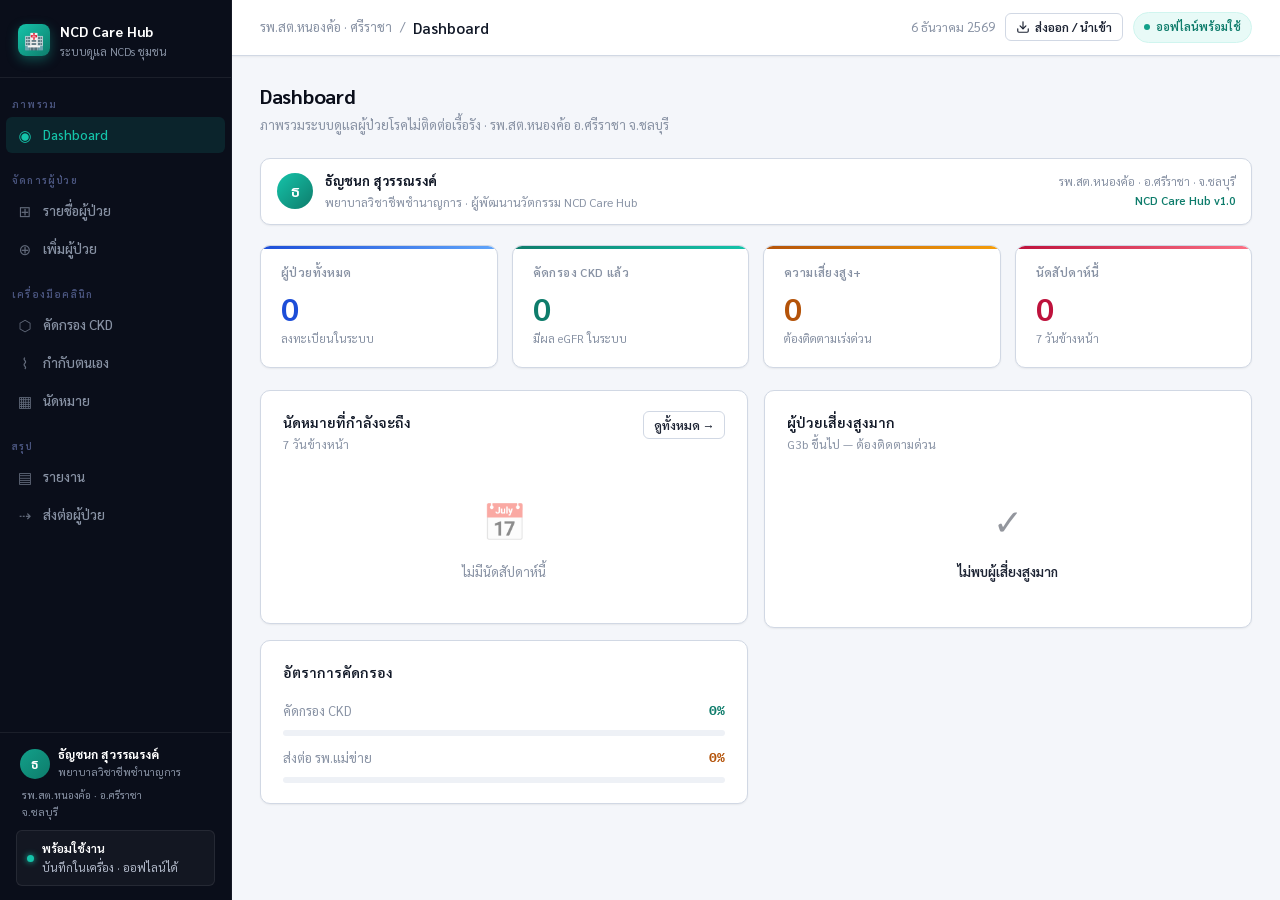
==== index.html @ 2a3e411b "fix: relax JSON import validation to support older backup files" ====
<!DOCTYPE html>
<html lang="th">
<head>
  <link rel="icon" href="data:image/svg+xml,<svg xmlns=%22http://www.w3.org/2000/svg%22 viewBox=%220 0 100 100%22><text y=%22.9em%22 font-size=%2290%22>⚕️</text></svg>">
<meta charset="UTF-8">
<meta name="viewport" content="width=device-width, initial-scale=1.0">
<title>NCD Care Hub</title>
<link rel="preconnect" href="https://fonts.googleapis.com">
<link href="https://fonts.googleapis.com/css2?family=Sarabun:wght@300;400;500;600;700&family=IBM+Plex+Mono:wght@400;500&display=swap" rel="stylesheet">
<style>
*,*::before,*::after{box-sizing:border-box;margin:0;padding:0}
:root{
  --ink-900:#0A0E1A;--ink-800:#111827;--ink-700:#1C2333;--ink-600:#253047;
  --ink-500:#374161;--ink-400:#4B5680;
  --slate-300:#8892A4;--slate-200:#B0B8C8;--slate-100:#D1D8E4;--slate-50:#EEF1F6;
  --white:#FFFFFF;--canvas:#F4F6FA;
  --teal-600:#0E7C6B;--teal-500:#12A08A;--teal-400:#15C4AA;--teal-100:#D0F5EF;--teal-50:#E8FAF7;
  --amber-600:#B45309;--amber-400:#F59E0B;--amber-100:#FEF3C7;--amber-50:#FFFBEB;
  --rose-600:#BE123C;--rose-400:#FB7185;--rose-100:#FFE4E6;--rose-50:#FFF1F2;
  --blue-600:#1D4ED8;--blue-400:#60A5FA;--blue-100:#DBEAFE;--blue-50:#EFF6FF;
  --violet-600:#6D28D9;--violet-100:#EDE9FE;
  --r:6px;--r-lg:10px;--r-xl:14px;
  --shadow-xs:0 1px 2px rgba(0,0,0,.06);
  --shadow-sm:0 2px 6px rgba(0,0,0,.08),0 1px 2px rgba(0,0,0,.06);
  --shadow-md:0 4px 16px rgba(0,0,0,.10),0 2px 4px rgba(0,0,0,.06);
  --shadow-lg:0 12px 32px rgba(0,0,0,.14),0 4px 8px rgba(0,0,0,.08);
  --font:'Sarabun','IBM Plex Sans Thai',system-ui,sans-serif;
  --mono:'IBM Plex Mono',monospace;
  --sidebar-w:232px;
}
html{font-size:15px;-webkit-font-smoothing:antialiased}
body{font-family:var(--font);background:var(--canvas);color:var(--ink-800);line-height:1.6;display:flex;min-height:100vh}

/* ─── SIDEBAR ─── */
.sb{width:var(--sidebar-w);background:var(--ink-900);display:flex;flex-direction:column;position:fixed;inset:0 auto 0 0;z-index:200;border-right:1px solid rgba(255,255,255,.05)}
.sb-logo{padding:20px 18px 16px;border-bottom:1px solid rgba(255,255,255,.07);display:flex;align-items:center;gap:10px}
.sb-logo-mark{width:32px;height:32px;background:linear-gradient(135deg,var(--teal-400),var(--teal-600));border-radius:8px;display:flex;align-items:center;justify-content:center;font-size:16px;flex-shrink:0;box-shadow:0 4px 12px rgba(21,196,170,.35)}
.sb-logo-text h1{font-size:14px;font-weight:700;color:var(--white);letter-spacing:.2px}
.sb-logo-text p{font-size:11px;color:var(--slate-300);margin-top:1px}
.sb-section{padding:18px 12px 4px;font-size:10px;font-weight:600;color:var(--ink-400);letter-spacing:1.2px;text-transform:uppercase}
.sb-item{display:flex;align-items:center;gap:9px;padding:8px 10px;margin:1px 6px;border-radius:var(--r);border:none;background:transparent;color:var(--slate-300);font-family:var(--font);font-size:13.5px;font-weight:500;cursor:pointer;transition:background .15s,color .15s;text-align:left;width:calc(100% - 12px)}
.sb-item:hover{background:rgba(255,255,255,.06);color:var(--white)}
.sb-item.active{background:rgba(21,196,170,.12);color:var(--teal-400)}
.sb-item.active .sb-icon{color:var(--teal-400)}
.sb-icon{font-size:15px;width:18px;text-align:center;flex-shrink:0;opacity:.7}
.sb-item.active .sb-icon,.sb-item:hover .sb-icon{opacity:1}
.sb-badge{margin-left:auto;background:var(--teal-600);color:var(--white);font-size:10px;padding:1px 6px;border-radius:20px;font-weight:600}
.sb-footer{margin-top:auto;padding:14px 16px;border-top:1px solid rgba(255,255,255,.07)}
.sb-footer-pill{display:flex;align-items:center;gap:8px;background:rgba(255,255,255,.04);border:1px solid rgba(255,255,255,.08);border-radius:var(--r);padding:8px 10px}
.sb-footer-dot{width:7px;height:7px;border-radius:50%;background:var(--teal-400);flex-shrink:0;box-shadow:0 0 6px var(--teal-400)}
.sb-footer-text{font-size:11.5px;color:var(--slate-200)}
.sb-footer-text strong{color:var(--white);font-weight:600;display:block;font-size:12px}

/* ─── MAIN ─── */
.main{margin-left:var(--sidebar-w);flex:1;display:flex;flex-direction:column;min-height:100vh}

/* ─── TOPBAR ─── */
.topbar{background:var(--white);border-bottom:1px solid var(--slate-100);padding:0 28px;height:56px;display:flex;align-items:center;justify-content:space-between;position:sticky;top:0;z-index:100;box-shadow:var(--shadow-xs)}
.topbar-left{display:flex;align-items:center;gap:8px}
.topbar-crumb{font-size:13px;color:var(--slate-300)}
.topbar-title{font-size:15px;font-weight:600;color:var(--ink-800)}
.topbar-right{display:flex;align-items:center;gap:10px}
.topbar-date{font-size:12.5px;color:var(--slate-300);font-variant-numeric:tabular-nums}
.status-pill{display:flex;align-items:center;gap:6px;background:var(--teal-50);border:1px solid var(--teal-100);color:var(--teal-600);font-size:11.5px;font-weight:600;padding:5px 10px;border-radius:20px}
.status-dot{width:6px;height:6px;border-radius:50%;background:var(--teal-500);animation:pulse 2s infinite}
@keyframes pulse{0%,100%{opacity:1;transform:scale(1)}50%{opacity:.6;transform:scale(.85)}}

/* ─── PAGE ─── */
.page-wrap{padding:24px 28px;flex:1}
.page{display:none}
.page.active{display:block;animation:fadeUp .2s ease}
@keyframes fadeUp{from{opacity:0;transform:translateY(8px)}to{opacity:1;transform:translateY(0)}}
.page-header{margin-bottom:22px}
.page-header h2{font-size:20px;font-weight:700;color:var(--ink-900);letter-spacing:-.3px}
.page-header p{font-size:13px;color:var(--slate-300);margin-top:3px}

/* ─── CARDS ─── */
.card{background:var(--white);border-radius:var(--r-lg);border:1px solid var(--slate-100);padding:20px 22px;box-shadow:var(--shadow-xs);transition:box-shadow .2s}
.card:hover{box-shadow:var(--shadow-sm)}
.card-head{display:flex;align-items:flex-start;justify-content:space-between;margin-bottom:18px}
.card-title{font-size:14px;font-weight:600;color:var(--ink-800)}
.card-sub{font-size:12px;color:var(--slate-300);margin-top:2px}
.card-divider{border:none;border-top:1px solid var(--slate-50);margin:16px -22px;padding:0 22px}

/* ─── KPI CARDS ─── */
.kpi-grid{display:grid;grid-template-columns:repeat(4,1fr);gap:14px;margin-bottom:22px}
.kpi{background:var(--white);border:1px solid var(--slate-100);border-radius:var(--r-lg);padding:18px 20px;box-shadow:var(--shadow-xs);transition:transform .18s,box-shadow .18s;position:relative;overflow:hidden}
.kpi:hover{transform:translateY(-2px);box-shadow:var(--shadow-sm)}
.kpi::before{content:'';position:absolute;top:0;left:0;right:0;height:3px;border-radius:var(--r-lg) var(--r-lg) 0 0}
.kpi.blue::before{background:linear-gradient(90deg,var(--blue-600),var(--blue-400))}
.kpi.teal::before{background:linear-gradient(90deg,var(--teal-600),var(--teal-400))}
.kpi.amber::before{background:linear-gradient(90deg,var(--amber-600),var(--amber-400))}
.kpi.rose::before{background:linear-gradient(90deg,var(--rose-600),var(--rose-400))}
.kpi-label{font-size:11.5px;font-weight:600;color:var(--slate-300);letter-spacing:.4px;text-transform:uppercase;margin-bottom:10px}
.kpi-value{font-size:32px;font-weight:700;letter-spacing:-1px;line-height:1}
.kpi.blue .kpi-value{color:var(--blue-600)}
.kpi.teal .kpi-value{color:var(--teal-600)}
.kpi.amber .kpi-value{color:var(--amber-600)}
.kpi.rose .kpi-value{color:var(--rose-600)}
.kpi-hint{font-size:11.5px;color:var(--slate-300);margin-top:6px}

/* ─── BUTTONS ─── */
.btn{display:inline-flex;align-items:center;gap:6px;padding:0 14px;height:34px;border-radius:var(--r);border:none;font-family:var(--font);font-size:13px;font-weight:600;cursor:pointer;transition:all .15s;white-space:nowrap;text-decoration:none}
.btn-primary{background:var(--teal-500);color:var(--white)}
.btn-primary:hover{background:var(--teal-600);box-shadow:0 4px 12px rgba(18,160,138,.3)}
.btn-secondary{background:var(--ink-800);color:var(--white)}
.btn-secondary:hover{background:var(--ink-900)}
.btn-outline{background:transparent;color:var(--ink-700);border:1px solid var(--slate-100)}
.btn-outline:hover{background:var(--slate-50);border-color:var(--slate-200)}
.btn-ghost{background:transparent;color:var(--slate-300);border:none}
.btn-ghost:hover{background:var(--slate-50);color:var(--ink-700)}
.btn-danger{background:var(--rose-50);color:var(--rose-600);border:1px solid var(--rose-100)}
.btn-danger:hover{background:var(--rose-100)}
.btn-sm{height:28px;padding:0 10px;font-size:12px;border-radius:var(--r)}
.btn-icon{width:32px;height:32px;padding:0;justify-content:center;font-size:14px}

/* ─── FORMS ─── */
.form-grid-2{display:grid;grid-template-columns:1fr 1fr;gap:14px}
.form-grid-3{display:grid;grid-template-columns:1fr 1fr 1fr;gap:14px}
.form-group{display:flex;flex-direction:column;gap:5px}
.form-label{font-size:12px;font-weight:600;color:var(--slate-300);letter-spacing:.2px}
.form-required{color:var(--rose-400)}
.form-input{height:36px;padding:0 12px;border:1.5px solid var(--slate-100);border-radius:var(--r);font-family:var(--font);font-size:13.5px;color:var(--ink-800);background:var(--white);outline:none;transition:border-color .15s,box-shadow .15s}
.form-input:focus{border-color:var(--teal-400);box-shadow:0 0 0 3px rgba(21,196,170,.1)}
.form-input::placeholder{color:var(--slate-200)}
.form-select{appearance:none;background-image:url("data:image/svg+xml,%3Csvg xmlns='http://www.w3.org/2000/svg' width='12' height='12' viewBox='0 0 12 12'%3E%3Cpath fill='%238892A4' d='M6 8L1 3h10z'/%3E%3C/svg%3E");background-repeat:no-repeat;background-position:right 10px center;padding-right:28px;cursor:pointer}
.form-textarea{height:auto;padding:10px 12px;resize:vertical;min-height:72px;line-height:1.6}
.form-section-label{font-size:11px;font-weight:700;color:var(--slate-200);letter-spacing:1px;text-transform:uppercase;padding:12px 0 6px;border-bottom:1px solid var(--slate-50);margin-bottom:14px}
.form-hint{font-size:11.5px;color:var(--slate-300)}

/* ─── TABLE ─── */
.table-wrap{overflow-x:auto;margin:0 -22px}
.data-table{width:100%;border-collapse:collapse;font-size:13.5px}
.data-table th{padding:10px 14px;text-align:left;font-size:11px;font-weight:700;color:var(--slate-300);letter-spacing:.6px;text-transform:uppercase;background:var(--canvas);border-bottom:1px solid var(--slate-100);white-space:nowrap}
.data-table th:first-child{padding-left:22px}
.data-table th:last-child{padding-right:22px}
.data-table td{padding:12px 14px;border-bottom:1px solid var(--slate-50);color:var(--ink-800);vertical-align:middle}
.data-table td:first-child{padding-left:22px}
.data-table td:last-child{padding-right:22px}
.data-table tbody tr:hover td{background:#FAFBFD}
.data-table tbody tr:last-child td{border-bottom:none}

/* ─── BADGES / CHIPS ─── */
.chip{display:inline-flex;align-items:center;gap:4px;padding:3px 8px;border-radius:20px;font-size:11.5px;font-weight:600;line-height:1}
.chip::before{content:'';width:5px;height:5px;border-radius:50%;flex-shrink:0}
.chip-teal{background:var(--teal-50);color:var(--teal-600)}.chip-teal::before{background:var(--teal-500)}
.chip-amber{background:var(--amber-50);color:var(--amber-600)}.chip-amber::before{background:var(--amber-400)}
.chip-rose{background:var(--rose-50);color:var(--rose-600)}.chip-rose::before{background:var(--rose-400)}
.chip-blue{background:var(--blue-50);color:var(--blue-600)}.chip-blue::before{background:var(--blue-400)}
.chip-gray{background:var(--slate-50);color:var(--slate-300)}.chip-gray::before{background:var(--slate-200)}
.chip-violet{background:var(--violet-100);color:var(--violet-600)}.chip-violet::before{background:var(--violet-600)}
.tag{display:inline-block;padding:2px 8px;border-radius:var(--r);font-size:11.5px;font-weight:700;font-family:var(--mono)}
.tag-blue{background:var(--blue-50);color:var(--blue-600);border:1px solid var(--blue-100)}
.tag-slate{background:var(--slate-50);color:var(--slate-300);border:1px solid var(--slate-100)}

/* ─── ALERTS ─── */
.alert{display:flex;align-items:flex-start;gap:10px;padding:12px 14px;border-radius:var(--r);font-size:13px;margin-bottom:16px;line-height:1.5}
.alert-icon{font-size:15px;flex-shrink:0;margin-top:1px}
.alert strong{font-weight:600}
.alert-teal{background:var(--teal-50);color:var(--teal-600);border:1px solid var(--teal-100)}
.alert-amber{background:var(--amber-50);color:var(--amber-600);border:1px solid var(--amber-100)}
.alert-rose{background:var(--rose-50);color:var(--rose-600);border:1px solid var(--rose-100)}
.alert-blue{background:var(--blue-50);color:var(--blue-600);border:1px solid var(--blue-100)}

/* ─── EMPTY STATE ─── */
.empty{display:flex;flex-direction:column;align-items:center;justify-content:center;padding:48px 24px;text-align:center}
.empty-icon{font-size:36px;margin-bottom:12px;opacity:.45}
.empty-title{font-size:14px;font-weight:600;color:var(--ink-700);margin-bottom:4px}
.empty-sub{font-size:13px;color:var(--slate-300)}

/* ─── SEARCH ─── */
.search-wrap{position:relative}
.search-wrap input{padding-left:32px}
.search-wrap::before{content:'⌕';position:absolute;left:10px;top:50%;transform:translateY(-50%);font-size:16px;color:var(--slate-200);pointer-events:none;line-height:1}

/* ─── PROGRESS ─── */
.prog-wrap{height:6px;background:var(--slate-50);border-radius:99px;overflow:hidden;margin-top:6px}
.prog-bar{height:100%;border-radius:99px;transition:width .6s cubic-bezier(.4,0,.2,1)}
.prog-teal{background:linear-gradient(90deg,var(--teal-600),var(--teal-400))}
.prog-amber{background:linear-gradient(90deg,var(--amber-600),var(--amber-400))}
.prog-rose{background:linear-gradient(90deg,var(--rose-600),var(--rose-400))}

/* ─── CKD HEATMAP ─── */
.heatmap{width:100%;border-collapse:separate;border-spacing:3px;font-size:12px}
.heatmap th{padding:8px 10px;background:var(--ink-700);color:var(--slate-100);font-weight:600;border-radius:var(--r);font-size:11px;letter-spacing:.3px}
.heatmap td{padding:9px 10px;border-radius:var(--r);text-align:center;font-weight:700;font-size:12px;cursor:default;transition:filter .15s,transform .15s}
.heatmap td.row-h{background:var(--ink-700);color:var(--slate-100);text-align:left;font-size:11.5px}
.hm-low{background:#C6F6EE;color:#065F46}
.hm-mod{background:#FEF3C7;color:#92400E}
.hm-hi{background:#FED7AA;color:#7C2D12}
.hm-vhi{background:#FEE2E2;color:#7F1D1D}
.hm-active{outline:2.5px solid var(--teal-500);outline-offset:1px;filter:brightness(1.05);transform:scale(1.04)}

/* ─── CHART BARS ─── */
.bar-chart{display:flex;align-items:flex-end;gap:6px;height:100px;padding-bottom:22px;position:relative}
.bar-chart-bar{flex:1;border-radius:4px 4px 0 0;min-height:4px;position:relative;cursor:default;transition:opacity .2s}
.bar-chart-bar:hover{opacity:.8}
.bar-chart-bar .b-val{position:absolute;top:-18px;left:50%;transform:translateX(-50%);font-size:10px;font-weight:700;white-space:nowrap}
.bar-chart-bar .b-lbl{position:absolute;bottom:-18px;left:50%;transform:translateX(-50%);font-size:9.5px;color:var(--slate-300);white-space:nowrap}
.b-normal{background:var(--teal-100)}.b-normal .b-val{color:var(--teal-600)}
.b-pre{background:var(--amber-100)}.b-pre .b-val{color:var(--amber-600)}
.b-ht{background:var(--rose-100)}.b-ht .b-val{color:var(--rose-600)}

/* ─── APPOINTMENT CARD ─── */
.appt-row{display:flex;align-items:center;gap:14px;padding:12px 0;border-bottom:1px solid var(--slate-50)}
.appt-row:last-child{border-bottom:none}
.appt-date-block{width:44px;text-align:center;flex-shrink:0}
.appt-date-block .adb-d{font-size:20px;font-weight:700;color:var(--ink-800);line-height:1}
.appt-date-block .adb-m{font-size:10px;font-weight:600;color:var(--slate-300);text-transform:uppercase;letter-spacing:.5px}
.appt-divider{width:1px;height:36px;background:var(--slate-100);flex-shrink:0}
.appt-info{flex:1}
.appt-name{font-size:13.5px;font-weight:600;color:var(--ink-800)}
.appt-type{font-size:12px;color:var(--slate-300);margin-top:1px}
.appt-time{font-size:12px;font-weight:600;color:var(--teal-600);font-family:var(--mono)}

/* ─── DBP BARS & EMERGENCY MODAL ─── */
.bar-chart-bar-dbp {
  width: 10px;
  border-radius: 4px 4px 0 0;
  min-height: 4px;
  position: relative;
  cursor: default;
  transition: opacity .2s;
}
.bar-chart-bar-dbp:hover {
  opacity: .8;
}
.bar-chart-bar-dbp .b-val {
  position: absolute;
  top: -14px;
  left: 50%;
  transform: translateX(-50%);
  font-size: 8.5px;
  font-weight: 700;
  white-space: nowrap;
}
.b-dbp-normal {
  background: #cbd5e1; /* slate-300 */
}
.b-dbp-normal .b-val {
  color: #475569; /* slate-600 */
}
.b-dbp-pre {
  background: #fde047; /* yellow-300 */
}
.b-dbp-pre .b-val {
  color: #a16207; /* yellow-700 */
}
.b-dbp-ht {
  background: #fda4af; /* rose-300 */
}
.b-dbp-ht .b-val {
  color: #be123c; /* rose-700 */
}

@keyframes pulse {
  0% { transform: scale(1); }
  100% { transform: scale(1.08); }
}

/* responsive media queries */
@media (max-width: 900px) {
  .main-layout {
    flex-direction: column !important;
  }
  .sidebar {
    width: 100% !important;
    height: auto !important;
    flex-direction: row !important;
    overflow-x: auto !important;
    padding: 8px !important;
    gap: 8px !important;
    border-right: none !important;
    border-bottom: 1px solid var(--slate-100) !important;
  }
  .sb-item {
    padding: 6px 12px !important;
    font-size: 12.5px !important;
    white-space: nowrap !important;
    margin-bottom: 0 !important;
  }
  .sb-icon {
    margin-right: 4px !important;
  }
  .content {
    padding: 16px !important;
  }
}

/* ─── REFERRAL CARD ─── */
.ref-row{padding:12px 14px;border-radius:var(--r);border:1px solid var(--slate-100);margin-bottom:8px;display:flex;justify-content:space-between;align-items:flex-start;background:var(--white)}
.ref-urgency-bar{width:3px;border-radius:2px;align-self:stretch;flex-shrink:0;margin-right:10px}
.ref-urgency-routine{background:var(--teal-400)}
.ref-urgency-urgent{background:var(--amber-400)}
.ref-urgency-emergency{background:var(--rose-400)}

/* ─── DIST BARS ─── */
.dist-row{display:flex;align-items:center;gap:10px;margin-bottom:9px}
.dist-label{font-size:12px;color:var(--slate-300);min-width:52px;font-family:var(--mono);font-weight:500}
.dist-track{flex:1;height:16px;background:var(--slate-50);border-radius:var(--r)}
.dist-fill{height:100%;border-radius:var(--r);transition:width .6s cubic-bezier(.4,0,.2,1)}
.dist-count{font-size:12px;font-weight:700;color:var(--ink-800);min-width:20px;text-align:right}

/* ─── MODAL ─── */
.modal-bg{display:none;position:fixed;inset:0;background:rgba(10,14,26,.5);backdrop-filter:blur(4px);z-index:500;align-items:center;justify-content:center}
.modal-bg.open{display:flex}
.modal-box{background:var(--white);border-radius:var(--r-xl);padding:24px;width:90%;max-width:460px;box-shadow:var(--shadow-lg);animation:modalIn .2s ease}
@keyframes modalIn{from{transform:scale(.96);opacity:0}to{transform:scale(1);opacity:1}}
.modal-head{display:flex;justify-content:space-between;align-items:center;margin-bottom:16px}
.modal-head h3{font-size:16px;font-weight:700}
.modal-close{background:var(--slate-50);border:none;width:28px;height:28px;border-radius:var(--r);cursor:pointer;font-size:14px;color:var(--slate-300);display:flex;align-items:center;justify-content:center;transition:background .15s}
.modal-close:hover{background:var(--slate-100);color:var(--ink-700)}

/* ─── TOAST ─── */
.toast{position:fixed;bottom:20px;right:20px;display:flex;align-items:center;gap:8px;padding:11px 16px;border-radius:var(--r-lg);font-size:13px;font-weight:500;z-index:999;transform:translateY(20px);opacity:0;transition:all .25s cubic-bezier(.4,0,.2,1);box-shadow:var(--shadow-lg);pointer-events:none;max-width:320px}
.toast.show{transform:translateY(0);opacity:1}
.toast-success{background:var(--ink-900);color:var(--white);border-left:3px solid var(--teal-400)}
.toast-error{background:var(--ink-900);color:var(--white);border-left:3px solid var(--rose-400)}
.toast-icon{font-size:15px;flex-shrink:0}

/* ─── UTILS ─── */
.row{display:flex;align-items:center;gap:10px;flex-wrap:wrap}
.flex-1{flex:1}
.mt-4{margin-top:4px}.mt-8{margin-top:8px}.mt-12{margin-top:12px}.mt-16{margin-top:16px}.mt-20{margin-top:20px}
.mb-4{margin-bottom:4px}.mb-8{margin-bottom:8px}.mb-12{margin-bottom:12px}.mb-16{margin-bottom:16px}
.text-xs{font-size:12px}.text-sm{font-size:13px}.text-muted{color:var(--slate-300)}
.font-mono{font-family:var(--mono)}
.two-col{display:grid;grid-template-columns:1fr 1fr;gap:16px;align-items:start}
.two-col-3-7{display:grid;grid-template-columns:3fr 4fr;gap:16px;align-items:start}
.three-col{display:grid;grid-template-columns:1fr 1fr 1fr;gap:14px}
.val-big{font-size:34px;font-weight:700;letter-spacing:-1px;line-height:1;color:var(--teal-600)}
.val-unit{font-size:12px;color:var(--slate-300);font-weight:500;margin-top:2px}
.section-divider{display:flex;align-items:center;gap:10px;margin:20px 0 14px}
.section-divider span{font-size:11px;font-weight:700;color:var(--slate-200);letter-spacing:1px;text-transform:uppercase;white-space:nowrap}
.section-divider::before,.section-divider::after{content:'';flex:1;height:1px;background:var(--slate-50)}
.section-divider::before{max-width:0}

@media(max-width:900px){
  .sb{transform:translateX(-100%);transition:transform .25s}
  .sb.open{transform:translateX(0)}
  .main{margin-left:0}
  .kpi-grid{grid-template-columns:1fr 1fr}
  .two-col,.two-col-3-7{grid-template-columns:1fr}
  .form-grid-2,.form-grid-3{grid-template-columns:1fr}
  .page-wrap{padding:16px}
  #mob-menu{display:flex!important}
}
#mob-menu{display:none;background:none;border:none;font-size:22px;cursor:pointer;color:var(--ink-700);padding:4px;line-height:1}
@media print{.sb,.topbar,.btn,.modal-bg{display:none!important}.main{margin-left:0}}
</style>
</head>
<body>

<!-- SIDEBAR -->
<aside class="sb" id="sidebar">
  <div class="sb-logo">
    <div class="sb-logo-mark">🏥</div>
    <div class="sb-logo-text">
      <h1>NCD Care Hub</h1>
      <p>ระบบดูแล NCDs ชุมชน</p>
    </div>
  </div>

  <span class="sb-section">ภาพรวม</span>
  <button class="sb-item active" onclick="go('dashboard',this)"><span class="sb-icon">◉</span>Dashboard</button>

  <span class="sb-section">จัดการผู้ป่วย</span>
  <button class="sb-item" onclick="go('patient-list',this)"><span class="sb-icon">⊞</span>รายชื่อผู้ป่วย</button>
  <button class="sb-item" onclick="go('add-patient',this)"><span class="sb-icon">⊕</span>เพิ่มผู้ป่วย</button>

  <span class="sb-section">เครื่องมือคลินิก</span>
  <button class="sb-item" onclick="go('ckd',this)"><span class="sb-icon">⬡</span>คัดกรอง CKD</button>
  <button class="sb-item" onclick="go('monitor',this)"><span class="sb-icon">⌇</span>กำกับตนเอง</button>
  <button class="sb-item" onclick="go('appt',this)"><span class="sb-icon">▦</span>นัดหมาย</button>

  <span class="sb-section">สรุป</span>
  <button class="sb-item" onclick="go('reports',this)"><span class="sb-icon">▤</span>รายงาน</button>
  <button class="sb-item" onclick="go('refer',this)"><span class="sb-icon">⇢</span>ส่งต่อผู้ป่วย</button>

  <div class="sb-footer">
    <div style="padding:0 4px 10px">
      <div style="display:flex;align-items:center;gap:8px;margin-bottom:6px">
        <div style="width:30px;height:30px;border-radius:50%;background:linear-gradient(135deg,var(--teal-500),var(--teal-600));display:flex;align-items:center;justify-content:center;font-size:13px;font-weight:700;color:#fff;flex-shrink:0">ธ</div>
        <div>
          <div style="font-size:12px;font-weight:700;color:var(--white);line-height:1.3">ธัญชนก สุวรรณรงค์</div>
          <div style="font-size:10.5px;color:var(--slate-300);margin-top:1px">พยาบาลวิชาชีพชำนาญการ</div>
        </div>
      </div>
      <div style="font-size:10.5px;color:var(--slate-300);line-height:1.6;padding-left:2px">
        รพ.สต.หนองค้อ · อ.ศรีราชา<br>จ.ชลบุรี
      </div>
    </div>
    <div class="sb-footer-pill">
      <div class="sb-footer-dot"></div>
      <div class="sb-footer-text"><strong>พร้อมใช้งาน</strong>บันทึกในเครื่อง · ออฟไลน์ได้</div>
    </div>
  </div>
</aside>

<!-- MAIN -->
<div class="main">
  <header class="topbar">
    <div class="topbar-left">
      <button id="mob-menu" onclick="document.getElementById('sidebar').classList.toggle('open')">☰</button>
      <span class="topbar-crumb text-muted text-sm">รพ.สต.หนองค้อ · ศรีราชา</span>
      <span class="topbar-crumb text-muted text-sm">/</span>
      <span class="topbar-title" id="pg-title">Dashboard</span>
    </div>
    <div class="topbar-right">
      <span class="topbar-date" id="hdr-date"></span>
      <button class="btn btn-outline btn-sm" onclick="openExportModal()" title="สำรองข้อมูล / ย้ายข้อมูลไปอุปกรณ์อื่น" style="gap:5px">
        <svg width="14" height="14" viewBox="0 0 24 24" fill="none" stroke="currentColor" stroke-width="2" stroke-linecap="round" stroke-linejoin="round" aria-hidden="true"><path d="M21 15v4a2 2 0 0 1-2 2H5a2 2 0 0 1-2-2v-4"/><polyline points="7 10 12 15 17 10"/><line x1="12" y1="15" x2="12" y2="3"/></svg>
        ส่งออก / นำเข้า
      </button>
      <div class="status-pill"><div class="status-dot"></div>ออฟไลน์พร้อมใช้</div>
    </div>
  </header>

  <div class="page-wrap">

    <!-- ══ DASHBOARD ══ -->
    <div class="page active" id="p-dashboard">
      <div class="page-header">
        <h2>Dashboard</h2>
        <p>ภาพรวมระบบดูแลผู้ป่วยโรคไม่ติดต่อเรื้อรัง · รพ.สต.หนองค้อ อ.ศรีราชา จ.ชลบุรี</p>
      </div>
      <div style="display:flex;align-items:center;gap:12px;background:var(--white);border:1px solid var(--slate-100);border-radius:var(--r-lg);padding:12px 16px;margin-bottom:20px;box-shadow:var(--shadow-xs)">
        <div style="width:36px;height:36px;border-radius:50%;background:linear-gradient(135deg,var(--teal-400),var(--teal-600));display:flex;align-items:center;justify-content:center;font-size:15px;font-weight:700;color:#fff;flex-shrink:0">ธ</div>
        <div style="flex:1">
          <div style="font-size:13px;font-weight:700;color:var(--ink-800)">ธัญชนก สุวรรณรงค์</div>
          <div style="font-size:12px;color:var(--slate-300);margin-top:1px">พยาบาลวิชาชีพชำนาญการ · ผู้พัฒนานวัตกรรม NCD Care Hub</div>
        </div>
        <div style="text-align:right;font-size:11.5px;color:var(--slate-300);line-height:1.7">
          <div>รพ.สต.หนองค้อ · อ.ศรีราชา · จ.ชลบุรี</div>
          <div style="color:var(--teal-600);font-weight:600">NCD Care Hub v1.0</div>
        </div>
      </div>

      <div class="kpi-grid">
        <div class="kpi blue"><div class="kpi-label">ผู้ป่วยทั้งหมด</div><div class="kpi-value" id="d-total">0</div><div class="kpi-hint">ลงทะเบียนในระบบ</div></div>
        <div class="kpi teal"><div class="kpi-label">คัดกรอง CKD แล้ว</div><div class="kpi-value" id="d-screened">0</div><div class="kpi-hint">มีผล eGFR ในระบบ</div></div>
        <div class="kpi amber"><div class="kpi-label">ความเสี่ยงสูง+</div><div class="kpi-value" id="d-risk">0</div><div class="kpi-hint">ต้องติดตามเร่งด่วน</div></div>
        <div class="kpi rose"><div class="kpi-label">นัดสัปดาห์นี้</div><div class="kpi-value" id="d-appt">0</div><div class="kpi-hint">7 วันข้างหน้า</div></div>
      </div>

      <div class="two-col">
        <div>
          <div class="card">
            <div class="card-head"><div><div class="card-title">นัดหมายที่กำลังจะถึง</div><div class="card-sub">7 วันข้างหน้า</div></div><button class="btn btn-outline btn-sm" onclick="go('appt', qsel('appt'))">ดูทั้งหมด →</button></div>
            <div id="d-appt-list"></div>
          </div>
          <div class="card mt-16">
            <div class="card-head"><div class="card-title">อัตราการคัดกรอง</div></div>
            <div class="row mt-4 mb-8"><span class="text-sm text-muted flex-1">คัดกรอง CKD</span><span class="text-sm font-mono" id="d-sr-pct" style="color:var(--teal-600);font-weight:700">0%</span></div>
            <div class="prog-wrap"><div class="prog-bar prog-teal" id="d-sr-bar" style="width:0%"></div></div>
            <div class="row mt-12 mb-8"><span class="text-sm text-muted flex-1">ส่งต่อ รพ.แม่ข่าย</span><span class="text-sm font-mono" id="d-rr-pct" style="color:var(--amber-600);font-weight:700">0%</span></div>
            <div class="prog-wrap"><div class="prog-bar prog-amber" id="d-rr-bar" style="width:0%"></div></div>
          </div>
        </div>
        <div>
          <div class="card">
            <div class="card-head"><div><div class="card-title">ผู้ป่วยเสี่ยงสูงมาก</div><div class="card-sub">G3b ขึ้นไป — ต้องติดตามด่วน</div></div></div>
            <div id="d-highrisk-list"></div>
          </div>
        </div>
      </div>
    </div>

    <!-- ══ PATIENT LIST ══ -->
    <div class="page" id="p-patient-list">
      <div class="page-header"><h2>รายชื่อผู้ป่วย</h2><p>ผู้ป่วยที่ลงทะเบียนในระบบทั้งหมด</p></div>
      
      <!-- ─── JHCIS/HOSxP DATA IMPORT PANEL ─── -->
      <div class="import-panel-ncd" style="background:var(--blue-50); border:1px solid var(--blue-100); border-radius:8px; padding:14px 18px; margin-bottom:16px; display:flex; justify-content:space-between; align-items:center; flex-wrap:wrap; gap:12px; transition: all 0.2s;">
        <div>
          <h4 style="margin:0; font-size:14px; font-weight:700; color:var(--blue-800); display:flex; align-items:center; gap:6px;">
            <span>📥</span> เครื่องมือนำเข้าข้อมูลผู้ป่วยและค่าแล็บสะสม (JHCIS / HOSxP)
          </h4>
          <p style="margin:4px 0 0 0; font-size:12px; color:var(--blue-600); line-height:1.4;">
            อัปโหลดไฟล์รายงาน Excel หรือ CSV เพื่อลงทะเบียนประวัติผู้ป่วยและประเมินผลแล็บ/ระดับความดันโลหิตแบบรายกลุ่มอัตโนมัติ
          </p>
        </div>
        <button class="btn" onclick="openExcelImportModal()" style="background:var(--blue-600); color:white; border:none; padding:8px 16px; font-size:13px; font-weight:600; display:flex; align-items:center; gap:6px; cursor:pointer; border-radius:6px; box-shadow:0 2px 4px rgba(37,99,235,0.15); transition:all 0.2s;">
          <svg width="14" height="14" viewBox="0 0 24 24" fill="none" stroke="currentColor" stroke-width="2.5" stroke-linecap="round" stroke-linejoin="round"><path d="M21 15v4a2 2 0 0 1-2 2H5a2 2 0 0 1-2-2v-4"/><polyline points="17 8 12 3 7 8"/><line x1="12" y1="3" x2="12" y2="15"/></svg>
          เลือกไฟล์รายงาน (.xlsx, .csv)
        </button>
      </div>
      <div class="card">
        <div class="card-head">
          <div style="display:flex;gap:8px;align-items:center;flex-wrap:wrap">
            <div class="search-wrap"><input class="form-input" id="pt-search" placeholder="ค้นหาชื่อ หรือ HN…" oninput="renderPtTable()" style="width:220px"></div>
            <select class="form-input form-select" id="pt-sort" onchange="renderPtTable()" style="width:160px">
              <option value="name-asc">ชื่อ ก→ฮ</option>
              <option value="name-desc">ชื่อ ฮ→ก</option>
              <option value="hn-asc">HN น้อย→มาก</option>
              <option value="hn-desc">HN มาก→น้อย</option>
              <option value="age-asc">อายุ น้อย→มาก</option>
              <option value="age-desc">อายุ มาก→น้อย</option>
              <option value="risk-desc">ความเสี่ยง สูง→ต่ำ</option>
            </select>
          </div>
          <button class="btn btn-primary" onclick="go('add-patient', qsel('add-patient'))">+ เพิ่มผู้ป่วย</button>
        </div>
        <div class="table-wrap">
          <table class="data-table">
            <thead><tr><th>HN</th><th>ชื่อ-สกุล</th><th>อายุ / เพศ</th><th>โรค</th><th>eGFR / ระดับ</th><th>ความเสี่ยง</th><th>นัดถัดไป</th><th></th></tr></thead>
            <tbody id="pt-tbody"></tbody>
          </table>
        </div>
        <div id="pt-empty" style="display:none" class="empty"><div class="empty-icon">👥</div><div class="empty-title">ยังไม่มีผู้ป่วยในระบบ</div><div class="empty-sub">เริ่มต้นโดยเพิ่มผู้ป่วยรายแรก</div></div>
      </div>
    </div>

    <!-- ══ ADD PATIENT ══ -->
    <div class="page" id="p-add-patient">
      <div class="page-header"><h2>เพิ่ม / แก้ไขผู้ป่วย</h2><p>กรอกข้อมูลให้ครบถ้วนเพื่อประสิทธิภาพสูงสุด</p></div>
      <div class="card">
        <div class="form-section-label">ข้อมูลส่วนตัว</div>
        <div class="form-grid-2">
          <div class="form-group"><label class="form-label">เลข HN <span class="form-required">*</span></label><input class="form-input" id="f-hn" placeholder="เช่น HN-0001"></div>
          <div class="form-group"><label class="form-label">ชื่อ-นามสกุล <span class="form-required">*</span></label><input class="form-input" id="f-name" placeholder="ชื่อเต็ม"></div>
        </div>
        <div class="form-grid-3">
          <div class="form-group"><label class="form-label">เพศ</label><select class="form-input form-select" id="f-sex"><option>ชาย</option><option>หญิง</option></select></div>
          <div class="form-group"><label class="form-label">วันเกิด (พ.ศ.) <span class="form-required">*</span></label><div style="display:flex;gap:4px;align-items:center">
              <input class="form-input" id="f-dob-d" type="number" min="1" max="31" placeholder="วัน" style="width:60px" oninput="updateAgePreview()">
              <input class="form-input" id="f-dob-m" type="number" min="1" max="12" placeholder="เดือน" style="width:70px" oninput="updateAgePreview()">
              <input class="form-input" id="f-dob-y" type="number" min="2400" max="2600" placeholder="ปี พ.ศ." style="width:100px" oninput="updateAgePreview()">
            </div>
            <div id="f-age-preview" style="font-size:12px;color:var(--teal-600);margin-top:3px"></div></div>
          <div class="form-group"><label class="form-label">เบอร์โทร</label><input class="form-input" id="f-phone" placeholder="08x-xxx-xxxx"></div>
        </div>

        <div class="form-section-label mt-16">ข้อมูลสุขภาพ</div>
        <div class="form-grid-2">
          <div class="form-group"><label class="form-label">โรคประจำตัว</label><select class="form-input form-select" id="f-disease"><option>กลุ่มเสี่ยง HT (Pre-HT)</option><option>ความดันโลหิตสูง (HT)</option><option>เบาหวาน (DM)</option><option>เบาหวาน + ความดัน (DM+HT)</option><option>โรคไตเรื้อรัง (CKD)</option><option>อื่นๆ</option></select></div>
          <div class="form-group"><label class="form-label">ยาที่ใช้หลัก</label><input class="form-input" id="f-med" placeholder="เช่น Amlodipine, Metformin"></div>
        </div>
        <div class="form-grid-3">
          <div class="form-group"><label class="form-label">น้ำหนัก (กก.)</label><input class="form-input" id="f-wt" type="number" placeholder="–"></div>
          <div class="form-group"><label class="form-label">ส่วนสูง (ซม.)</label><input class="form-input" id="f-ht" type="number" placeholder="–"></div>
          <div class="form-group"><label class="form-label">รอบเอว (ซม.)</label><input class="form-input" id="f-waist" type="number" placeholder="–"></div>
        </div>
        <div class="form-grid-2">
          <div class="form-group"><label class="form-label">ความดันล่าสุด (mmHg)</label><div style="display:flex;gap:8px"><input class="form-input" id="f-sbp" type="number" placeholder="Systolic (บน)"><input class="form-input" id="f-dbp" type="number" placeholder="Diastolic (ล่าง)"></div></div>
          <div class="form-group"><label class="form-label">หมายเหตุ</label><input class="form-input" id="f-note" placeholder="ข้อมูลเพิ่มเติม"></div>
        </div>

        <div class="row mt-20">
          <button class="btn btn-primary" onclick="savePt()">บันทึกข้อมูลผู้ป่วย</button>
          <button class="btn btn-outline" onclick="clearPtForm()">ล้างฟอร์ม</button>
          <button class="btn btn-ghost" onclick="go('patient-list', qsel('patient-list'))">ยกเลิก</button>
        </div>
        <input type="hidden" id="f-edit-id">
      </div>
    </div>

    <!-- ══ CKD SCREENING ══ -->
    <div class="page" id="p-ckd">
      <div class="page-header"><h2>คัดกรองโรคไตเรื้อรัง (CKD)</h2><p>คำนวณ eGFR ด้วยสมการ CKD-EPI 2021 · จัดระดับตาม KDIGO 2024</p></div>
      <div class="two-col-3-7">
        <div>
          <div class="card">
            <div class="card-title mb-16">ข้อมูลการตรวจ</div>
            <div class="form-group mb-12"><label class="form-label">ผู้ป่วย</label><select class="form-input form-select" id="ckd-pt"><option value="">— เลือกผู้ป่วย —</option></select></div>
            <div class="form-grid-2">
              <div class="form-group"><label class="form-label">วันที่คัดกรอง</label><input class="form-input" id="ckd-date" type="date" onchange="const p=DB.get('patients').find(x=>x.id===parseInt(document.getElementById('ckd-pt').value));if(p&&p.dob){const age=calcAgeFromDob(p.dob,this.value);document.getElementById('ckd-age').value=age;const h=document.getElementById('ckd-age-hint');if(h)h.textContent='คำนวณจากวันเกิด '+p.dob+' ณ วันที่ '+this.value;}"></div><div class="form-group"><label class="form-label">อายุ ณ วันคัดกรอง (ปี)</label><input class="form-input" id="ckd-age" type="number" placeholder="–" readonly style="background:var(--canvas);color:var(--teal-600);font-weight:600"><div id="ckd-age-hint" style="font-size:11px;color:var(--slate-300);margin-top:2px"></div></div>
              <div class="form-group"><label class="form-label">เพศ</label><select class="form-input form-select" id="ckd-sex"><option value="1">ชาย</option><option value="0">หญิง</option></select></div>
            </div>
            <!-- ── ไต ── -->
            <div class="form-section-label" style="margin-top:8px">ค่าการทำงานของไต</div>
            <div class="form-grid-2">
              <div class="form-group"><label class="form-label">Creatinine (mg/dL)</label><input class="form-input font-mono" id="ckd-cr" type="number" step="0.01" placeholder="ปกติ ♂0.67-1.17  ♀0.51-0.9"></div>
              <div class="form-group"><label class="form-label">UACR — Urine Albumin/Creatinine (mg/g)</label><input class="form-input font-mono" id="ckd-uacr" type="number" step="0.1" placeholder="ปกติ &lt;30 mg/g"></div>
            </div>
            <div style="display:grid; grid-template-columns: repeat(auto-fit, minmax(130px, 1fr)); gap:16px; margin-bottom: 12px;">
              <div class="form-group"><label class="form-label">Urine Microalbumin (mg/L)</label><input class="form-input font-mono" id="ckd-microalb" type="number" step="0.1" placeholder="ปกติ &lt;20 mg/L"></div>
              <div class="form-group">
                <label class="form-label">Urine Dipstick Protein (ทางเลือก)</label>
                <select class="form-input form-select font-mono" id="ckd-dipstick" style="width:100%;">
                  <option value="">-- ผลแถบสี (ถ้าไม่มีแล็บ) --</option>
                  <option value="neg">Negative / Trace</option>
                  <option value="1+">1+</option>
                  <option value="2+">2+</option>
                  <option value="3+">3+</option>
                  <option value="4+">4+</option>
                </select>
              </div>
              <div class="form-group"><label class="form-label">K (Potassium) (mmol/L)</label><input class="form-input font-mono" id="ckd-k" type="number" step="0.01" placeholder="ปกติ 3.4 – 4.5"></div>
            </div>
            <!-- ── น้ำตาล / HbA1c ── -->
            <div class="form-section-label" style="margin-top:4px">น้ำตาลและเบาหวาน</div>
            <div class="form-grid-2">
              <div class="form-group"><label class="form-label">FBS / BS (mg/dL)</label><input class="form-input font-mono" id="ckd-fbs" type="number" placeholder="ปกติ 74 – 99"></div>
              <div class="form-group"><label class="form-label">HbA1C (%)</label><input class="form-input font-mono" id="ckd-hba1c" type="number" step="0.1" placeholder="ปกติ 4.8 – 5.9"></div>
            </div>
            <!-- ── ตับ ── -->
            <div class="form-section-label" style="margin-top:4px">การทำงานของตับ</div>
            <div class="form-grid-2">
              <div class="form-group"><label class="form-label">AST / SGOT (U/L)</label><input class="form-input font-mono" id="ckd-ast" type="number" placeholder="♂0-50  ♀0-35"></div>
              <div class="form-group"><label class="form-label">ALT / SGPT (U/L)</label><input class="form-input font-mono" id="ckd-alt" type="number" placeholder="♂0-50  ♀0-35"></div>
            </div>
            <!-- ── ไขมัน ── -->
            <div class="form-section-label" style="margin-top:4px">ไขมันในเลือด (Lipid Profile)</div>
            <div class="form-grid-2">
              <div class="form-group"><label class="form-label">Cholesterol (mg/dL)</label><input class="form-input font-mono" id="ckd-chol" type="number" placeholder="ปกติ &lt;200"></div>
              <div class="form-group"><label class="form-label">Triglyceride (mg/dL)</label><input class="form-input font-mono" id="ckd-tg" type="number" placeholder="ปกติ &lt;150"></div>
            </div>
            <div class="form-grid-2">
              <div class="form-group"><label class="form-label">HDL (mg/dL)</label><input class="form-input font-mono" id="ckd-hdl" type="number" placeholder="♂&gt;55  ♀&gt;65"></div>
              <div class="form-group"><label class="form-label">LDL-C Direct (mg/dL)</label><input class="form-input font-mono" id="ckd-ldl" type="number" placeholder="ปกติ &lt;100"></div>
            </div>
            <div class="form-group mb-12"><label class="form-label">วันที่ตรวจ</label><input class="form-input" id="ckd-date" type="date"></div>
            <button class="btn btn-primary" onclick="calcCKD()" style="width:100%">คำนวณ eGFR และจัดระดับ →</button>
          </div>

          <div class="card mt-16" id="ckd-result" style="display:none">
            <div class="card-title mb-12">ผลการคำนวณ</div>
            <div class="three-col" style="gap:8px">
              <div style="background:var(--canvas);border-radius:var(--r);padding:12px;text-align:center"><div class="text-xs text-muted mb-4">eGFR</div><div class="val-big" id="r-egfr">—</div><div class="val-unit">mL/min/1.73m²</div></div>
              <div style="background:var(--canvas);border-radius:var(--r);padding:12px;text-align:center"><div class="text-xs text-muted mb-4">ระดับ G</div><div class="val-big" id="r-g">—</div><div class="val-unit">GFR Stage</div></div>
              <div style="background:var(--canvas);border-radius:var(--r);padding:12px;text-align:center"><div class="text-xs text-muted mb-4">ระดับ A</div><div class="val-big" id="r-a">—</div><div class="val-unit">Albuminuria</div></div>
            </div>
            <div class="mt-12" id="r-alert"></div>
            <div class="mt-8 text-sm" id="r-advice" style="line-height:1.7;color:var(--ink-700)"></div>
            <button class="btn btn-primary btn-sm mt-12" onclick="saveCKDRes()">บันทึกผลลงประวัติ</button>
            <div id="lab-flags" class="mt-12"></div>
          </div>
        </div>

        <div>
          <div class="card mb-16">
            <div class="card-title mb-4">แผนที่ความเสี่ยง CKD</div>
            <div class="card-sub mb-12">KDIGO 2024 — CGA Classification · เซลล์ที่ไฮไลต์คือตำแหน่งของผู้ป่วยปัจจุบัน</div>
            <div style="overflow-x:auto">
              <table class="heatmap">
                <thead>
                  <tr><th style="text-align:left">GFR / Albuminuria</th><th>A1 &lt;30</th><th>A2 30–300</th><th>A3 &gt;300</th></tr>
                </thead>
                <tbody>
                  <tr><td class="row-h">G1 ≥90</td><td class="hm-low" id="c-G1A1">ต่ำ</td><td class="hm-mod" id="c-G1A2">ปานกลาง</td><td class="hm-hi" id="c-G1A3">สูง</td></tr>
                  <tr><td class="row-h">G2 60–89</td><td class="hm-low" id="c-G2A1">ต่ำ</td><td class="hm-mod" id="c-G2A2">ปานกลาง</td><td class="hm-hi" id="c-G2A3">สูง</td></tr>
                  <tr><td class="row-h">G3a 45–59</td><td class="hm-mod" id="c-G3aA1">ปานกลาง</td><td class="hm-hi" id="c-G3aA2">สูง</td><td class="hm-vhi" id="c-G3aA3">สูงมาก</td></tr>
                  <tr><td class="row-h">G3b 30–44</td><td class="hm-hi" id="c-G3bA1">สูง</td><td class="hm-vhi" id="c-G3bA2">สูงมาก</td><td class="hm-vhi" id="c-G3bA3">สูงมาก</td></tr>
                  <tr><td class="row-h">G4 15–29</td><td class="hm-vhi" id="c-G4A1">สูงมาก</td><td class="hm-vhi" id="c-G4A2">สูงมาก</td><td class="hm-vhi" id="c-G4A3">สูงมาก</td></tr>
                  <tr><td class="row-h">G5 &lt;15</td><td class="hm-vhi" id="c-G5A1">ไตวาย</td><td class="hm-vhi" id="c-G5A2">ไตวาย</td><td class="hm-vhi" id="c-G5A3">ไตวาย</td></tr>
                </tbody>
              </table>
            </div>
            <div class="row mt-12" style="gap:12px">
              <span style="display:flex;align-items:center;gap:5px;font-size:11.5px;color:var(--slate-300)"><span style="width:12px;height:12px;background:#C6F6EE;border-radius:3px;display:inline-block"></span>ต่ำ</span>
              <span style="display:flex;align-items:center;gap:5px;font-size:11.5px;color:var(--slate-300)"><span style="width:12px;height:12px;background:#FEF3C7;border-radius:3px;display:inline-block"></span>ปานกลาง</span>
              <span style="display:flex;align-items:center;gap:5px;font-size:11.5px;color:var(--slate-300)"><span style="width:12px;height:12px;background:#FED7AA;border-radius:3px;display:inline-block"></span>สูง</span>
              <span style="display:flex;align-items:center;gap:5px;font-size:11.5px;color:var(--slate-300)"><span style="width:12px;height:12px;background:#FEE2E2;border-radius:3px;display:inline-block"></span>สูงมาก</span>
            </div>
          </div>
          <div class="card"><div class="card-title mb-12">ประวัติการคัดกรอง</div><div id="ckd-hist"></div></div>
        </div>
      </div>
    </div>

    <!-- ══ SELF MONITOR ══ -->
    <div class="page" id="p-monitor">
      <div class="page-header"><h2>กำกับตนเอง (Self-Monitoring)</h2><p>บันทึกความดัน น้ำหนัก และพฤติกรรมสุขภาพประจำวัน</p></div>
      <div class="alert alert-blue"><div class="alert-icon">ℹ️</div><div>โมดูลนี้ให้ผู้ป่วย/กลุ่มเสี่ยงกรอกข้อมูลด้วยตนเองทุกวัน เพื่อสร้างนิสัยการกำกับตนเองตามแนวคิดของ Bandura (1991)</div></div>
      <div class="two-col">
        <div>
          <div class="card">
            <div class="card-title mb-16">บันทึกประจำวัน</div>
            <div class="form-grid-2">
              <div class="form-group"><label class="form-label">ผู้ป่วย</label><select class="form-input form-select" id="sm-pt"><option value="">— เลือก —</option></select></div>
              <div class="form-group"><label class="form-label">วันที่บันทึก</label><input class="form-input" id="sm-date" type="date"></div>
            </div>
            <div class="form-section-label mt-8">ค่าที่วัดได้</div>
            <div class="form-grid-2">
              <div class="form-group"><label class="form-label">SBP (mmHg)</label><input class="form-input font-mono" id="sm-sbp" type="number" placeholder="Systolic"></div>
              <div class="form-group"><label class="form-label">DBP (mmHg)</label><input class="form-input font-mono" id="sm-dbp" type="number" placeholder="Diastolic"></div>
            </div>
            <div class="form-grid-2">
              <div class="form-group"><label class="form-label">น้ำหนัก (กก.)</label><input class="form-input font-mono" id="sm-wt" type="number" placeholder="–"></div>
              <div class="form-group"><label class="form-label">ชีพจร (bpm)</label><input class="form-input font-mono" id="sm-hr" type="number" placeholder="–"></div>
            </div>

            <div class="form-section-label mt-8">เช็คลิสต์พฤติกรรม</div>
            <div id="bx-list">
              <label style="display:flex;align-items:center;gap:10px;padding:8px 0;border-bottom:1px solid var(--slate-50);cursor:pointer;font-size:13.5px"><input type="checkbox" id="bx1" style="width:16px;height:16px;accent-color:var(--teal-500);flex-shrink:0">รับประทานอาหารลดเค็ม (โซเดียม &lt;2g/วัน)</label>
              <label style="display:flex;align-items:center;gap:10px;padding:8px 0;border-bottom:1px solid var(--slate-50);cursor:pointer;font-size:13.5px"><input type="checkbox" id="bx2" style="width:16px;height:16px;accent-color:var(--teal-500);flex-shrink:0">รับประทานผัก-ผลไม้ ≥ 400g วันนี้</label>
              <label style="display:flex;align-items:center;gap:10px;padding:8px 0;border-bottom:1px solid var(--slate-50);cursor:pointer;font-size:13.5px"><input type="checkbox" id="bx3" style="width:16px;height:16px;accent-color:var(--teal-500);flex-shrink:0">ออกกำลังกายอย่างน้อย 30 นาที</label>
              <label style="display:flex;align-items:center;gap:10px;padding:8px 0;border-bottom:1px solid var(--slate-50);cursor:pointer;font-size:13.5px"><input type="checkbox" id="bx4" style="width:16px;height:16px;accent-color:var(--teal-500);flex-shrink:0">รับประทานยาครบตามที่แพทย์สั่ง</label>
              <label style="display:flex;align-items:center;gap:10px;padding:8px 0;border-bottom:1px solid var(--slate-50);cursor:pointer;font-size:13.5px"><input type="checkbox" id="bx5" style="width:16px;height:16px;accent-color:var(--teal-500);flex-shrink:0">ไม่สูบบุหรี่ / หลีกเลี่ยงควันบุหรี่</label>
              <label style="display:flex;align-items:center;gap:10px;padding:8px 0;cursor:pointer;font-size:13.5px"><input type="checkbox" id="bx6" style="width:16px;height:16px;accent-color:var(--teal-500);flex-shrink:0">ฝึกผ่อนคลาย/สมาธิ อย่างน้อย 10 นาที</label>
            </div>
            <div class="form-group mt-12"><label class="form-label">หมายเหตุ / อาการที่สังเกต</label><textarea class="form-input form-textarea" id="sm-note" placeholder="เช่น ปวดหัว เวียนหัว หรือไม่มีอาการผิดปกติ"></textarea></div>
            <button class="btn btn-primary mt-8" onclick="saveSM()" style="width:100%">บันทึกข้อมูลวันนี้</button>
          </div>
        </div>
        <div>
          <div class="card mb-16">
            <div class="card-title mb-4">กราฟแนวโน้ม SBP (7 วันล่าสุด)</div>
            <div class="card-sub mb-12">ความดัน Systolic — เป้าหมาย &lt;130 mmHg</div>
            <div style="position:relative;height:122px">
              <div class="bar-chart" id="bp-chart"></div>
            </div>
            <div class="row mt-8" style="gap:14px">
              <span style="display:flex;align-items:center;gap:5px;font-size:11.5px;color:var(--slate-300)"><span style="width:10px;height:10px;background:var(--teal-100);border-radius:2px;display:inline-block"></span>ปกติ (&lt;120)</span>
              <span style="display:flex;align-items:center;gap:5px;font-size:11.5px;color:var(--slate-300)"><span style="width:10px;height:10px;background:var(--amber-100);border-radius:2px;display:inline-block"></span>เสี่ยง (120–139)</span>
              <span style="display:flex;align-items:center;gap:5px;font-size:11.5px;color:var(--slate-300)"><span style="width:10px;height:10px;background:var(--rose-100);border-radius:2px;display:inline-block"></span>สูง (≥140)</span>
            </div>
          </div>
          <div class="card mb-16"><div class="card-title mb-12">ประวัติล่าสุด</div><div id="sm-hist"></div></div>
          <div class="card" style="background:var(--ink-900);border-color:var(--ink-700)">
            <div style="font-size:13px;font-weight:700;color:var(--white);margin-bottom:12px">เป้าหมายสุขภาพ</div>
            <div style="display:grid;grid-template-columns:1fr 1fr;gap:8px">
              <div style="background:rgba(255,255,255,.06);border-radius:var(--r);padding:10px 12px"><div style="font-size:10px;color:var(--slate-300);letter-spacing:.5px;text-transform:uppercase;margin-bottom:4px">ความดัน</div><div style="font-size:14px;font-weight:700;color:var(--teal-400);">&lt;130/80</div><div style="font-size:10.5px;color:var(--slate-300)">mmHg</div></div>
              <div style="background:rgba(255,255,255,.06);border-radius:var(--r);padding:10px 12px"><div style="font-size:10px;color:var(--slate-300);letter-spacing:.5px;text-transform:uppercase;margin-bottom:4px">BMI</div><div style="font-size:14px;font-weight:700;color:var(--teal-400);">18.5–24.9</div><div style="font-size:10.5px;color:var(--slate-300)">kg/m²</div></div>
              <div style="background:rgba(255,255,255,.06);border-radius:var(--r);padding:10px 12px"><div style="font-size:10px;color:var(--slate-300);letter-spacing:.5px;text-transform:uppercase;margin-bottom:4px">ออกกำลังกาย</div><div style="font-size:14px;font-weight:700;color:var(--teal-400);">≥150</div><div style="font-size:10.5px;color:var(--slate-300)">นาที/สัปดาห์</div></div>
              <div style="background:rgba(255,255,255,.06);border-radius:var(--r);padding:10px 12px"><div style="font-size:10px;color:var(--slate-300);letter-spacing:.5px;text-transform:uppercase;margin-bottom:4px">โซเดียม</div><div style="font-size:14px;font-weight:700;color:var(--teal-400);">&lt;2,000</div><div style="font-size:10.5px;color:var(--slate-300)">มก./วัน</div></div>
            </div>
          </div>
        </div>
      </div>
    </div>

    <!-- ══ APPOINTMENTS ══ -->
    <div class="page" id="p-appt">
      <div class="page-header"><h2>จัดการนัดหมาย</h2><p>บันทึกและติดตามนัดหมายผู้ป่วยทั้งหมด</p></div>
      <div class="two-col-3-7">
        <div class="card">
          <div class="card-title mb-16">เพิ่มนัดหมาย</div>
          <div class="form-group mb-12"><label class="form-label">ผู้ป่วย</label><select class="form-input form-select" id="ap-pt"><option value="">— เลือกผู้ป่วย —</option></select></div>
          <div class="form-grid-2">
            <div class="form-group"><label class="form-label">วันที่นัด</label><input class="form-input" id="ap-date" type="date"></div>
            <div class="form-group"><label class="form-label">เวลา</label><input class="form-input" id="ap-time" type="time" value="09:00"></div>
          </div>
          <div class="form-group mb-12"><label class="form-label">ประเภทการนัด</label>
            <select class="form-input form-select" id="ap-type"><option>ติดตามโรคเรื้อรัง (รายเดือน)</option><option>คัดกรอง CKD (รายปี)</option><option>ติดตามกลุ่มเสี่ยง HT</option><option>รับยา</option><option>เยี่ยมบ้าน</option><option>ส่งต่อ รพ.แม่ข่าย</option><option>อื่นๆ</option></select>
          </div>
          <div class="form-group mb-16"><label class="form-label">หมายเหตุ</label><textarea class="form-input form-textarea" id="ap-note" rows="2" placeholder="รายละเอียดเพิ่มเติม" style="min-height:60px"></textarea></div>
          <button class="btn btn-primary" onclick="saveAppt()" style="width:100%">บันทึกนัดหมาย</button>
        </div>
        <div class="card">
          <div class="card-head"><div class="card-title">รายการนัดหมาย</div>
            <select class="form-input form-select" id="ap-filter" onchange="renderAppt()" style="width:160px;height:32px;font-size:12.5px">
              <option value="upcoming">กำลังจะถึง</option><option value="all">ทั้งหมด</option><option value="today">วันนี้</option>
            </select>
          </div>
          <div id="appt-list"></div>
        </div>
      </div>
    </div>

    <!-- ══ REPORTS ══ -->
    <div class="page" id="p-reports">
      <div class="page-header"><h2>รายงานสรุป</h2><p>ข้อมูลสำหรับรายงานสำนักงานสาธารณสุขจังหวัด · รพ.สต.หนองค้อ อ.ศรีราชา จ.ชลบุรี</p></div>
      <div style="display:flex;align-items:center;justify-content:space-between;background:var(--ink-900);border-radius:var(--r-lg);padding:14px 18px;margin-bottom:20px;gap:12px">
        <div style="display:flex;align-items:center;gap:10px">
          <div style="width:32px;height:32px;border-radius:50%;background:linear-gradient(135deg,var(--teal-400),var(--teal-600));display:flex;align-items:center;justify-content:center;font-size:14px;font-weight:700;color:#fff;flex-shrink:0">ธ</div>
          <div>
            <div style="font-size:13px;font-weight:700;color:var(--white)">ธัญชนก สุวรรณรงค์</div>
            <div style="font-size:11.5px;color:var(--slate-300)">พยาบาลวิชาชีพชำนาญการ · รพ.สต.หนองค้อ อ.ศรีราชา จ.ชลบุรี</div>
          </div>
        </div>
        <div style="font-size:11px;color:var(--slate-300);text-align:right;line-height:1.7">ผู้พัฒนานวัตกรรม<br><span style="color:var(--teal-400);font-weight:600">NCD Care Hub v1.0</span></div>
      </div>
      <div class="kpi-grid">
        <div class="kpi blue"><div class="kpi-label">ผู้ป่วยทั้งหมด</div><div class="kpi-value" id="rp-tot">0</div></div>
        <div class="kpi teal"><div class="kpi-label">คัดกรอง CKD</div><div class="kpi-value" id="rp-scr">0</div></div>
        <div class="kpi amber"><div class="kpi-label">เสี่ยงสูง (G3+)</div><div class="kpi-value" id="rp-hi">0</div></div>
        <div class="kpi rose"><div class="kpi-label">ส่งต่อแล้ว</div><div class="kpi-value" id="rp-ref">0</div></div>
      </div>
      <div class="two-col mb-16">
        <div class="card"><div class="card-title mb-14">การกระจายระดับ CKD</div><div id="rp-ckd-dist"></div></div>
        <div class="card"><div class="card-title mb-14">กลุ่มโรคประจำตัว</div><div id="rp-dis-dist"></div></div>
      </div>
      <div class="card">
        <div class="card-head"><div class="card-title">ตารางสรุปผู้ป่วยทั้งหมด</div>
          <div class="row"><button class="btn btn-outline btn-sm" onclick="doExport()">↓ Export CSV</button><button class="btn btn-ghost btn-sm" onclick="window.print()">⎙ พิมพ์</button></div>
        </div>
        <div class="table-wrap">
          <table class="data-table"><thead><tr><th>HN</th><th>ชื่อ-สกุล</th><th>อายุ</th><th>โรค</th><th>eGFR</th><th>G/A</th><th>ความเสี่ยง</th><th>FBS</th><th>HbA1C</th><th>Microalb</th><th>LDL</th><th>ส่งต่อ</th></tr></thead><tbody id="rp-table"></tbody></table>
        </div>
      </div>
    </div>

    <!-- ══ REFER ══ -->
    <div class="page" id="p-refer">
      <div class="page-header"><h2>ส่งต่อผู้ป่วย</h2><p>บันทึกการส่งต่อไปยังโรงพยาบาลแม่ข่าย ตามระดับความเสี่ยง</p></div>
      <div class="two-col">
        <div class="card">
          <div class="card-title mb-16">บันทึกการส่งต่อ</div>
          <div class="form-group mb-12"><label class="form-label">ผู้ป่วย</label><select class="form-input form-select" id="rf-pt"><option value="">— เลือกผู้ป่วย —</option></select></div>
          <div class="form-group mb-12"><label class="form-label">ส่งต่อไปที่</label><select class="form-input form-select" id="rf-to"><option>โรงพยาบาลแม่ข่าย (อายุรกรรม)</option><option>คลินิกโรคไตเฉพาะทาง</option><option>คลินิกความดันโลหิตสูง</option><option>แผนกฉุกเฉิน</option><option>อื่นๆ</option></select></div>
          <div class="form-grid-2">
            <div class="form-group"><label class="form-label">วันที่ส่งต่อ</label><input class="form-input" id="rf-date" type="date"></div>
            <div class="form-group"><label class="form-label">ระดับความเร่งด่วน</label><select class="form-input form-select" id="rf-urg"><option value="routine">ปกติ (Routine)</option><option value="urgent">เร่งด่วน (Urgent)</option><option value="emergency">ฉุกเฉิน (Emergency)</option></select></div>
          </div>
          <div class="form-group mb-16"><label class="form-label">สาเหตุการส่งต่อ</label><textarea class="form-input form-textarea" id="rf-reason" placeholder="เช่น eGFR &lt;30, UACR &gt;300, ควบคุม BP ไม่ได้..."></textarea></div>
          <button class="btn btn-primary" onclick="saveRef()" style="width:100%">บันทึกการส่งต่อ</button>
        </div>
        <div>
          <div class="card mb-16" style="background:var(--ink-800);border-color:var(--ink-600)">
            <div style="font-size:13px;font-weight:700;color:var(--white);margin-bottom:14px">เกณฑ์การส่งต่อ KDIGO 2024</div>
            <div style="display:flex;flex-direction:column;gap:10px">
              <div style="display:flex;gap:10px;align-items:flex-start"><div style="width:3px;background:var(--rose-400);border-radius:2px;flex-shrink:0;align-self:stretch"></div><div><div style="font-size:12px;font-weight:700;color:var(--rose-400);margin-bottom:2px">ฉุกเฉิน</div><div style="font-size:12.5px;color:var(--slate-200)">eGFR &lt;15, K⁺ &gt;6.5 mEq/L, อาการ uremia</div></div></div>
              <div style="display:flex;gap:10px;align-items:flex-start"><div style="width:3px;background:var(--amber-400);border-radius:2px;flex-shrink:0;align-self:stretch"></div><div><div style="font-size:12px;font-weight:700;color:var(--amber-400);margin-bottom:2px">เร่งด่วน</div><div style="font-size:12.5px;color:var(--slate-200)">eGFR 15–30 หรือ UACR &gt;300 mg/g</div></div></div>
              <div style="display:flex;gap:10px;align-items:flex-start"><div style="width:3px;background:var(--teal-400);border-radius:2px;flex-shrink:0;align-self:stretch"></div><div><div style="font-size:12px;font-weight:700;color:var(--teal-400);margin-bottom:2px">ปกติ</div><div style="font-size:12.5px;color:var(--slate-200)">eGFR 30–44 (G3b) ประเมินซ้ำ 3–6 เดือน</div></div></div>
              <div style="display:flex;gap:10px;align-items:flex-start"><div style="width:3px;background:var(--slate-300);border-radius:2px;flex-shrink:0;align-self:stretch"></div><div><div style="font-size:12px;font-weight:700;color:var(--slate-200);margin-bottom:2px">ติดตาม รพ.สต.</div><div style="font-size:12.5px;color:var(--slate-200)">G1–G3a ความเสี่ยงต่ำ-ปานกลาง</div></div></div>
            </div>
          </div>
          <div class="card"><div class="card-title mb-12">ประวัติการส่งต่อ</div><div id="ref-hist"></div></div>
        </div>
      </div>
    </div>

  </div>
</div>

<!-- ══ EXPORT/IMPORT MODAL ══ -->
<div class="modal-bg" id="ei-modal">
  <div class="modal-box" style="max-width:520px">
    <div class="modal-head">
      <h3 style="font-size:16px;font-weight:700">📦 ส่งออก / นำเข้าข้อมูล</h3>
      <button class="modal-close" onclick="closeModal('ei-modal')">✕</button>
    </div>

    <!-- Stats bar -->
    <div style="display:grid;grid-template-columns:repeat(4,1fr);gap:8px;margin-bottom:18px" id="ei-stats"></div>

    <!-- EXPORT section -->
    <div style="background:var(--teal-50);border:1px solid var(--teal-100);border-radius:var(--r-lg);padding:16px;margin-bottom:12px">
      <div style="display:flex;align-items:center;gap:8px;margin-bottom:8px">
        <div style="width:28px;height:28px;background:var(--teal-500);border-radius:var(--r);display:flex;align-items:center;justify-content:center">
          <svg width="14" height="14" viewBox="0 0 24 24" fill="none" stroke="#fff" stroke-width="2.5" stroke-linecap="round" stroke-linejoin="round" aria-hidden="true"><path d="M21 15v4a2 2 0 0 1-2 2H5a2 2 0 0 1-2-2v-4"/><polyline points="7 10 12 15 17 10"/><line x1="12" y1="15" x2="12" y2="3"/></svg>
        </div>
        <div>
          <div style="font-size:14px;font-weight:600;color:var(--teal-600)">ส่งออกข้อมูล (Export)</div>
          <div style="font-size:12px;color:var(--teal-600);opacity:.8">บันทึกข้อมูลทั้งหมดเป็นไฟล์ .json</div>
        </div>
      </div>
      <div style="font-size:12.5px;color:var(--ink-700);line-height:1.7;margin-bottom:12px;background:var(--white);border-radius:var(--r);padding:10px 12px;border:1px solid var(--teal-100)">
        <strong>วิธีใช้:</strong> กดปุ่มด้านล่าง → ไฟล์ <code style="background:var(--slate-50);padding:1px 5px;border-radius:4px;font-size:11px">ncd_backup.json</code> จะถูกดาวน์โหลด → ส่งไฟล์ไปยังอุปกรณ์อื่น (Line, Email, AirDrop, USB) → เปิดแอปในอุปกรณ์ใหม่ → กด "นำเข้า"
      </div>
      <button class="btn btn-primary" onclick="doExportJSON()" style="width:100%">
        <svg width="14" height="14" viewBox="0 0 24 24" fill="none" stroke="currentColor" stroke-width="2.5" stroke-linecap="round" stroke-linejoin="round" aria-hidden="true"><path d="M21 15v4a2 2 0 0 1-2 2H5a2 2 0 0 1-2-2v-4"/><polyline points="7 10 12 15 17 10"/><line x1="12" y1="15" x2="12" y2="3"/></svg>
        ดาวน์โหลดไฟล์ Backup (.json)
      </button>
    </div>

    <!-- IMPORT section -->
    <div style="background:var(--blue-50);border:1px solid var(--blue-100);border-radius:var(--r-lg);padding:16px;margin-bottom:12px">
      <div style="display:flex;align-items:center;gap:8px;margin-bottom:8px">
        <div style="width:28px;height:28px;background:var(--blue-600);border-radius:var(--r);display:flex;align-items:center;justify-content:center">
          <svg width="14" height="14" viewBox="0 0 24 24" fill="none" stroke="#fff" stroke-width="2.5" stroke-linecap="round" stroke-linejoin="round" aria-hidden="true"><path d="M21 15v4a2 2 0 0 1-2 2H5a2 2 0 0 1-2-2v-4"/><polyline points="7 15 12 10 17 15"/><line x1="12" y1="10" x2="12" y2="22"/></svg>
        </div>
        <div>
          <div style="font-size:14px;font-weight:600;color:var(--blue-600)">นำเข้าข้อมูล (Import)</div>
          <div style="font-size:12px;color:var(--blue-600);opacity:.8">โหลดไฟล์ .json จากอุปกรณ์อื่น</div>
        </div>
      </div>
      <div style="font-size:12.5px;color:var(--ink-700);line-height:1.7;margin-bottom:12px;background:var(--white);border-radius:var(--r);padding:10px 12px;border:1px solid var(--blue-100)">
        <strong>ตัวเลือกนำเข้า:</strong><br>
        <span style="color:var(--success)">● รวมข้อมูล</span> — เพิ่มผู้ป่วยใหม่จากไฟล์ (ข้อมูลเดิมยังอยู่ครบ)<br>
        <span style="color:var(--danger)">● แทนที่ทั้งหมด</span> — ลบข้อมูลเดิมและใช้ข้อมูลจากไฟล์แทน
      </div>
      <div style="display:flex;gap:8px;margin-bottom:10px">
        <label style="flex:1;display:flex;align-items:center;gap:6px;padding:8px 12px;background:var(--white);border:1.5px solid var(--success);border-radius:var(--r);cursor:pointer;font-size:13px;font-weight:500;color:var(--success)">
          <input type="radio" name="import-mode" value="merge" checked style="accent-color:var(--success)"> รวมข้อมูล
        </label>
        <label style="flex:1;display:flex;align-items:center;gap:6px;padding:8px 12px;background:var(--white);border:1.5px solid var(--danger);border-radius:var(--r);cursor:pointer;font-size:13px;font-weight:500;color:var(--danger)">
          <input type="radio" name="import-mode" value="replace" style="accent-color:var(--danger)"> แทนที่ทั้งหมด
        </label>
      </div>
      <!-- Drop zone -->
      <div id="drop-zone" onclick="document.getElementById('import-file').click()"
        style="border:2px dashed var(--blue-400);border-radius:var(--r-lg);padding:24px;text-align:center;cursor:pointer;transition:background .15s;background:var(--white)"
        ondragover="event.preventDefault();this.style.background='var(--blue-50)'"
        ondragleave="this.style.background='var(--white)'"
        ondrop="handleDrop(event)">
        <div style="font-size:28px;margin-bottom:6px">📂</div>
        <div style="font-size:13.5px;font-weight:600;color:var(--blue-600)">คลิกหรือลากไฟล์มาวาง</div>
        <div style="font-size:12px;color:var(--slate-300);margin-top:3px">รองรับไฟล์ .json เท่านั้น</div>
        <input type="file" id="import-file" accept=".json" style="display:none" onchange="handleImportFile(this)">
      </div>
      <div id="import-preview" style="display:none;margin-top:10px;padding:10px 12px;background:var(--white);border-radius:var(--r);border:1px solid var(--blue-100);font-size:13px"></div>
      <button class="btn btn-secondary" id="import-confirm-btn" onclick="confirmImport()" style="width:100%;margin-top:10px;display:none">
        <svg width="14" height="14" viewBox="0 0 24 24" fill="none" stroke="currentColor" stroke-width="2.5" stroke-linecap="round" stroke-linejoin="round" aria-hidden="true"><polyline points="20 6 9 17 4 12"/></svg>
        ยืนยันนำเข้าข้อมูล
      </button>
    </div>

    <!-- Last backup info -->
    <div style="font-size:11.5px;color:var(--slate-300);text-align:center" id="ei-last-backup"></div>
  </div>
</div>

<div class="modal-bg" id="confirm-modal">
  <div class="modal-box">
    <div class="modal-head"><h3 id="cm-title">ยืนยัน</h3><button class="modal-close" onclick="closeModal()">✕</button></div>
    <p id="cm-msg" style="font-size:13.5px;color:var(--slate-300);margin-bottom:20px;line-height:1.6"></p>
    <div class="row"><button class="btn btn-danger" id="cm-ok">ยืนยัน</button><button class="btn btn-ghost" onclick="closeModal()">ยกเลิก</button></div>
  </div>
</div>

<!-- TOAST -->
<div class="toast" id="toast"><span class="toast-icon" id="toast-icon"></span><span id="toast-msg"></span></div>

<script>

// ── HELPER ────────────────────────────────────────────
function qsel(page){return document.querySelector('.sb-item[onclick*="'+page+'"]');}

// ── DATA ──────────────────────────────────────────────
const DB={
  get:k=>JSON.parse(localStorage.getItem('ncd2_'+k)||'[]'),
  set:(k,v)=>localStorage.setItem('ncd2_'+k,JSON.stringify(v)),
  nid:k=>{const d=DB.get(k);return d.length?Math.max(...d.map(x=>x.id||0))+1:1}
};

// ── INIT ──────────────────────────────────────────────
window.addEventListener('DOMContentLoaded',()=>{
  const now=new Date();
  document.getElementById('hdr-date').textContent=now.toLocaleDateString('th-TH',{year:'numeric',month:'long',day:'numeric'});
  ['ckd-date','sm-date','rf-date'].forEach(id=>{const el=document.getElementById(id);if(el)el.valueAsDate=now;});
  document.getElementById('ap-date').valueAsDate=new Date(now.getTime()+7*864e5);
  refreshAll();
});

function refreshAll(){updateDash();renderPtTable();popDrops();renderAppt();renderCKDHist();renderSMHist();renderBPChart();renderRefHist();renderReports();}

// ── NAVIGATION ────────────────────────────────────────
const titles={dashboard:'Dashboard',  'patient-list':'รายชื่อผู้ป่วย','add-patient':'เพิ่มผู้ป่วย',ckd:'คัดกรอง CKD',monitor:'กำกับตนเอง',appt:'นัดหมาย',reports:'รายงาน',refer:'ส่งต่อผู้ป่วย'};
function go(id,btn){
  document.querySelectorAll('.page').forEach(p=>p.classList.remove('active'));
  document.querySelectorAll('.sb-item').forEach(b=>b.classList.remove('active'));
  document.getElementById('p-'+id).classList.add('active');
  if(btn)btn.classList.add('active');
  document.getElementById('pg-title').textContent=titles[id]||id;
  if(id==='patient-list')renderPtTable();
  if(id==='dashboard')updateDash();
  if(id==='reports')renderReports();
  if(id==='appt'){popDrops();renderAppt();}
  if(id==='ckd'){popDrops();renderCKDHist();}
  if(id==='monitor'){popDrops();renderSMHist();renderBPChart();}
  if(id==='refer'){popDrops();renderRefHist();}
  if(id==='add-patient'&&!window._editingPt)clearPtForm();window._editingPt=false;
  if(window.innerWidth<=900)document.getElementById('sidebar').classList.remove('open');
}

// ── TOAST ─────────────────────────────────────────────
function toast(msg,type='success'){
  const t=document.getElementById('toast');
  const icons={success:'✓',error:'✕'};
  document.getElementById('toast-icon').textContent=icons[type]||'✓';
  document.getElementById('toast-msg').textContent=msg;
  t.className='toast toast-'+type+' show';
  setTimeout(()=>t.classList.remove('show'),3000);
}
function closeModal(id='confirm-modal'){document.getElementById(id).classList.remove('open');}
function confirm2(title,msg,ok){
  document.getElementById('cm-title').textContent=title;
  document.getElementById('cm-msg').textContent=msg;
  document.getElementById('cm-ok').onclick=()=>{ok();closeModal();};
  document.getElementById('confirm-modal').classList.add('open');
}

// ── DROPDOWNS ─────────────────────────────────────────
function popDrops(){
  const pts=DB.get('patients');
  ['ckd-pt','sm-pt','ap-pt','rf-pt'].forEach(id=>{
    const el=document.getElementById(id);if(!el)return;
    const v=el.value;
    el.innerHTML='<option value="">— เลือกผู้ป่วย —</option>';
    pts.forEach(p=>el.insertAdjacentHTML('beforeend',`<option value="${p.id}">${p.name} (${p.hn})</option>`));
    el.value=v;
  });
}

// ── RISK CHIP ─────────────────────────────────────────
function riskChip(risk){
  const map={ต่ำ:'chip-teal',ปานกลาง:'chip-amber',สูง:'chip-rose',สูงมาก:'chip-rose',ไตวาย:'chip-rose'};
  return risk?`<span class="chip ${map[risk]||'chip-gray'}">${risk}</span>`:`<span class="chip chip-gray">ยังไม่คัดกรอง</span>`;
}

// ── PATIENTS ──────────────────────────────────────────
function savePt(){
  const hn=document.getElementById('f-hn').value.trim();
  const name=document.getElementById('f-name').value.trim();
  if(!hn||!name)return toast('กรุณากรอก HN และชื่อ-สกุล','error');
  const pts=DB.get('patients');
  const eid=parseInt(document.getElementById('f-edit-id').value)||0;
  if(!eid&&pts.find(p=>p.hn===hn))return toast('HN นี้มีอยู่ในระบบแล้ว','error');
  const pt={id:eid||DB.nid('patients'),hn,name,
    sex:document.getElementById('f-sex').value,dob:getDobISO(),
    phone:document.getElementById('f-phone').value,disease:document.getElementById('f-disease').value,
    med:document.getElementById('f-med').value,wt:document.getElementById('f-wt').value,
    ht:document.getElementById('f-ht').value,waist:document.getElementById('f-waist').value,
    sbp:document.getElementById('f-sbp').value,dbp:document.getElementById('f-dbp').value,
    note:document.getElementById('f-note').value,
    ckdResult:eid?(pts.find(p=>p.id===eid)||{}).ckdResult:null,
    referred:eid?(pts.find(p=>p.id===eid)||{}).referred:false,
    createdAt:eid?(pts.find(p=>p.id===eid)||{}).createdAt:new Date().toISOString()
  };
  if(eid){const i=pts.findIndex(p=>p.id===eid);pts[i]=pt;}else pts.push(pt);
  DB.set('patients',pts);
  toast(eid?'แก้ไขข้อมูลสำเร็จ':'เพิ่มผู้ป่วยสำเร็จ');
  clearPtForm();
  go('patient-list', qsel('patient-list'));
}
function clearPtForm(){
  ['f-hn','f-name','f-dob-d','f-dob-m','f-dob-y','f-phone','f-med','f-wt','f-ht','f-waist','f-sbp','f-dbp','f-note','f-edit-id'].forEach(id=>{const el=document.getElementById(id);if(el)el.value='';});const _ap=document.getElementById('f-age-preview');if(_ap)_ap.textContent='';
  document.getElementById('f-sex').value='ชาย';
  document.getElementById('f-disease').value='กลุ่มเสี่ยง HT (Pre-HT)';
}
function editPt(id){
  const p=DB.get('patients').find(x=>x.id===id);if(!p)return;
  const flds={hn:p.hn,name:p.name,phone:p.phone||'',med:p.med||'','wt':p.wt||'','ht':p.ht||'',waist:p.waist||'',sbp:p.sbp||'',dbp:p.dbp||'',note:p.note||''};setDobFields(p.dob||'');const ap=document.getElementById('f-age-preview');if(ap){if(p.dob)ap.textContent='อายุปัจจุบัน: '+calcAgeFromDob(p.dob)+' ปี';else if(p.age)ap.textContent='⚠️ ข้อมูลเดิมระบุอายุ '+p.age+' ปี — กรุณากรอกวันเกิด';}
  Object.entries(flds).forEach(([k,v])=>{const el=document.getElementById('f-'+k);if(el)el.value=v;});setDobFields(p.dob||'');
  document.getElementById('f-sex').value=p.sex||'ชาย';
  document.getElementById('f-disease').value=p.disease||'กลุ่มเสี่ยง HT (Pre-HT)';
  document.getElementById('f-edit-id').value=p.id;
  window._editingPt=true;
  go('add-patient', qsel('add-patient'));
}
function delPt(id){
  confirm2('ลบผู้ป่วย','ยืนยันการลบผู้ป่วยออกจากระบบ? การดำเนินการนี้ไม่สามารถกู้คืนได้',()=>{
    DB.set('patients',DB.get('patients').filter(p=>p.id!==id));
    toast('ลบผู้ป่วยเรียบร้อย');renderPtTable();updateDash();
  });
}
function renderPtTable(){
  const q=(document.getElementById('pt-search')||{value:''}).value.toLowerCase();
  const sortVal=(document.getElementById('pt-sort')||{value:'name-asc'}).value;
  const riskOrder={low:0,moderate:1,high:2,vhigh:3};
  let pts=DB.get('patients').filter(p=>!q||p.name.toLowerCase().includes(q)||p.hn.toLowerCase().includes(q));
  pts.sort((a,b)=>{
    if(sortVal==='name-asc')return a.name.localeCompare(b.name,'th');
    if(sortVal==='name-desc')return b.name.localeCompare(a.name,'th');
    if(sortVal==='hn-asc')return a.hn.localeCompare(b.hn,'th',{numeric:true});
    if(sortVal==='hn-desc')return b.hn.localeCompare(a.hn,'th',{numeric:true});
    if(sortVal==='age-asc')return (a.dob?calcAgeFromDob(a.dob):parseInt(a.age||0))-(b.dob?calcAgeFromDob(b.dob):parseInt(b.age||0));
    if(sortVal==='age-desc')return (b.dob?calcAgeFromDob(b.dob):parseInt(b.age||0))-(a.dob?calcAgeFromDob(a.dob):parseInt(a.age||0));
    if(sortVal==='risk-desc')return (riskOrder[b.ckdResult?.risk]||0)-(riskOrder[a.ckdResult?.risk]||0);
    return 0;
  });
  const appts=DB.get('appointments');
  const now=new Date();now.setHours(0,0,0,0);
  const tbody=document.getElementById('pt-tbody');
  const empty=document.getElementById('pt-empty');
  if(!pts.length){tbody.innerHTML='';empty.style.display='flex';return;}
  empty.style.display='none';
  tbody.innerHTML=pts.map(p=>{
    const r=p.ckdResult;
    const next=appts.filter(a=>a.patientId===p.id&&new Date(a.date)>=now).sort((a,b)=>new Date(a.date)-new Date(b.date))[0];
    return `<tr>
      <td><span class="tag tag-blue">${p.hn}</span></td>
      <td><div style="font-weight:600;font-size:13.5px">${p.name}</div>${p.phone?`<div class="text-xs text-muted font-mono">${p.phone}</div>`:''}</td>
      <td><span class="text-sm">${p.dob?calcAgeFromDob(p.dob):(p.age||'—')} ปี / ${p.sex||'—'}</span></td>
      <td style="font-size:12.5px;max-width:140px">${p.disease||'—'}</td>
      <td>${r?`<span class="font-mono text-sm" style="font-weight:700;color:var(--teal-600)">${r.eGFR}</span><div class="text-xs text-muted">${r.gStage} / ${r.aStage}</div>`:'<span class="text-muted text-xs">ยังไม่ตรวจ</span>'}</td>
      <td>${riskChip(r?.risk)}</td>
      <td><span class="text-sm font-mono">${next?next.date:'—'}</span></td>
      <td><div class="row" style="gap:4px"><button class="btn btn-outline btn-icon btn-sm" onclick="editPt(${p.id})" title="แก้ไข" style="color:var(--teal-600);border-color:var(--teal-600)">✎</button><button class="btn btn-danger btn-icon btn-sm" onclick="delPt(${p.id})" title="ลบ">✕</button></div></td>
    </tr>`;
  }).join('');
}

// ── CKD ───────────────────────────────────────────────
document.addEventListener('DOMContentLoaded',()=>{
  // ตั้งค่า default วันที่คัดกรอง = วันนี้
  const ckdDateEl=document.getElementById('ckd-date');
  if(ckdDateEl&&!ckdDateEl.value)ckdDateEl.value=new Date().toISOString().slice(0,10);
  document.getElementById('ckd-pt').addEventListener('change',function(){
    const p=DB.get('patients').find(x=>x.id===parseInt(this.value));
    if(p){
      if(p.dob){
        const screenDate=document.getElementById('ckd-date')?document.getElementById('ckd-date').value:'';
        const age=calcAgeFromDob(p.dob, screenDate||null);
        document.getElementById('ckd-age').value=age;
        const hint=document.getElementById('ckd-age-hint');
        if(hint)hint.textContent='คำนวณจากวันเกิด '+p.dob+(screenDate?' ณ วันที่ '+screenDate:' ณ วันนี้');
      } else if(p.age){
        document.getElementById('ckd-age').value=p.age;
      }
      if(p.sex)document.getElementById('ckd-sex').value=p.sex==='ชาย'?'1':'0';
    }
  });
  document.getElementById('sm-pt').addEventListener('change',()=>{renderSMHist();renderBPChart();});
});
// ── คำนวณอายุจากวันเกิด ───────────────────────────────
function calcAgeFromDob(dob, refDateStr){
  if(!dob)return null;
  const birth=new Date(dob);
  const ref=refDateStr?new Date(refDateStr):new Date();
  let age=ref.getFullYear()-birth.getFullYear();
  const m=ref.getMonth()-birth.getMonth();
  if(m<0||(m===0&&ref.getDate()<birth.getDate()))age--;
  return age;
}
function getDobISO(){
  const d=parseInt(document.getElementById('f-dob-d')?.value||0);
  const m=parseInt(document.getElementById('f-dob-m')?.value||0);
  const yBE=parseInt(document.getElementById('f-dob-y')?.value||0);
  if(!d||!m||!yBE)return '';
  const yCE=yBE-543;
  return yCE+'-'+String(m).padStart(2,'0')+'-'+String(d).padStart(2,'0');
}
function setDobFields(isoDate){
  if(!isoDate)return;
  const parts=isoDate.split('-');
  if(parts.length<3)return;
  const yCE=parseInt(parts[0]),mo=parseInt(parts[1]),dd=parseInt(parts[2]);
  if(document.getElementById('f-dob-d'))document.getElementById('f-dob-d').value=dd;
  if(document.getElementById('f-dob-m'))document.getElementById('f-dob-m').value=mo;
  if(document.getElementById('f-dob-y'))document.getElementById('f-dob-y').value=yCE+543;
}
function updateAgePreview(){
  const dob=getDobISO();
  const el=document.getElementById('f-age-preview');
  if(!el)return;
  if(dob){const a=calcAgeFromDob(dob);el.textContent='อายุปัจจุบัน: '+a+' ปี';}
  else el.textContent='';
}
function calcCKD(){
  const age=parseFloat(document.getElementById('ckd-age').value);
  const sex=parseFloat(document.getElementById('ckd-sex').value);
  const cr=parseFloat(document.getElementById('ckd-cr').value);
  const uacr=parseFloat(document.getElementById('ckd-uacr').value);
  const microalb=parseFloat(document.getElementById('ckd-microalb').value);
  const dipstick=document.getElementById('ckd-dipstick').value;
  const k=parseFloat(document.getElementById('ckd-k').value);
  const fbs=parseFloat(document.getElementById('ckd-fbs').value);
  const hba1c=parseFloat(document.getElementById('ckd-hba1c').value);
  const ast=parseFloat(document.getElementById('ckd-ast').value);
  const alt=parseFloat(document.getElementById('ckd-alt').value);
  const chol=parseFloat(document.getElementById('ckd-chol').value);
  const tg=parseFloat(document.getElementById('ckd-tg').value);
  const hdl=parseFloat(document.getElementById('ckd-hdl').value);
  const ldl=parseFloat(document.getElementById('ckd-ldl').value);

  // ตรวจสอบความถูกต้องของข้อมูล (Input Validation)
  if(isNaN(cr) || cr <= 0) return toast('ค่า Creatinine ต้องมากกว่า 0 (เช่น 0.8 หรือ 1.2)','error');
  if(isNaN(age) || age <= 0) return toast('อายุสะสมต้องมากกว่า 0','error');
  if(cr > 25) return toast('ค่า Creatinine สูงเกินเกณฑ์ปกติทางชีวภาพ กรุณาตรวจสอบความถูกต้อง','warning');
  if(age > 120) return toast('อายุคนไข้สูงเกินเกณฑ์ปกติ กรุณาตรวจสอบการกรอกข้อมูล','warning');

  const kk=sex===1?0.9:0.7,a=sex===1?-0.302:-0.241,sf=sex===1?1.0:1.012;
  const ck=cr/kk;
  const eGFR=+(142*Math.pow(Math.min(ck,1),a)*Math.pow(Math.max(ck,1),-1.2)*Math.pow(0.9938,age)*sf).toFixed(1);
  let g=eGFR>=90?'G1':eGFR>=60?'G2':eGFR>=45?'G3a':eGFR>=30?'G3b':eGFR>=15?'G4':'G5';
  
  // แปลผลระดับโปรตีนในปัสสาวะ (Staging Albuminuria) ด้วยแผ่นจุ่มปัสสาวะ Urine Dipstick เสริม
  let av='A1';
  let aUse=uacr;
  if(!isNaN(uacr)){
    av=uacr>=300?'A3':uacr>=30?'A2':'A1';
  } else if(!isNaN(microalb)){
    av=microalb>=200?'A3':microalb>=20?'A2':'A1';
  } else if(dipstick){
    if(dipstick==='1+') av='A2';
    else if(dipstick==='2+' || dipstick==='3+' || dipstick==='4+') av='A3';
    else av='A1';
  }
  
  const rm={G1:{A1:'ต่ำ',A2:'ปานกลาง',A3:'สูง'},G2:{A1:'ต่ำ',A2:'ปานกลาง',A3:'สูง'},G3a:{A1:'ปานกลาง',A2:'สูง',A3:'สูงมาก'},G3b:{A1:'สูง',A2:'สูงมาก',A3:'สูงมาก'},G4:{A1:'สูงมาก',A2:'สูงมาก',A3:'สูงมาก'},G5:{A1:'ไตวาย',A2:'ไตวาย',A3:'ไตวาย'}};
  const risk=rm[g][av];
  document.querySelectorAll('.heatmap td[id^="c-"]').forEach(c=>c.classList.remove('hm-active'));
  const cell=document.getElementById(`c-${g}${av}`);if(cell)cell.classList.add('hm-active');
  document.getElementById('r-egfr').textContent=eGFR;
  document.getElementById('r-g').textContent=g;
  document.getElementById('r-a').textContent=av;
  const aw={ต่ำ:'ติดตามปีละ 1 ครั้ง ส่งเสริมพฤติกรรมสุขภาพ ควบคุม BP และน้ำตาล',ปานกลาง:'ติดตามทุก 6 เดือน ปรับพฤติกรรม ควบคุม BP &lt;130/80 mmHg ลดโปรตีนสัตว์',สูง:'ติดตามทุก 3 เดือน ปรึกษาแพทย์ ระวังยา nephrotoxic',สูงมาก:'ควรส่งต่อผู้เชี่ยวชาญโรคไต ติดตามทุก 1–3 เดือน เตรียมพร้อม RRT',ไตวาย:'ส่งต่อฉุกเฉิน เตรียมบำบัดทดแทนไต ห้ามใช้ยา nephrotoxic'};
  const ac={ต่ำ:'alert-teal',ปานกลาง:'alert-amber',สูง:'alert-amber',สูงมาก:'alert-rose',ไตวาย:'alert-rose'};
  document.getElementById('r-alert').innerHTML=`<div class="alert ${ac[risk]||'alert-blue'}"><div class="alert-icon">${risk==='ไตวาย'?'🔴':risk==='สูงมาก'?'⚠️':'ℹ️'}</div><div><strong>ระดับความเสี่ยง: ${risk}</strong></div></div>`;
  document.getElementById('r-advice').innerHTML=`<strong>แนวทาง:</strong> ${aw[risk]||''}`;

  // ── Lab Flags ────────────────────────────────────────
  const isFem=sex===0;
  const flags=[];
  const flag=(label,val,low,high,unit)=>{
    if(isNaN(val))return;
    if(val<low)flags.push({label,val,unit,status:'low',ref:`${low}–${high}`});
    else if(val>high)flags.push({label,val,unit,status:'high',ref:`${low}–${high}`});
    else flags.push({label,val,unit,status:'normal',ref:`${low}–${high}`});
  };
  if(!isNaN(microalb)){
    const mStatus=microalb<20?'normal':microalb<200?'high':'high';
    flags.push({label:'Urine Microalbumin',val:microalb,unit:'mg/L',status:mStatus,ref:'<20'});
  }
  if(!isNaN(uacr)){
    const uStatus=uacr<30?'normal':uacr<300?'high':'high';
    flags.push({label:'UACR',val:uacr,unit:'mg/g',status:uStatus,ref:'<30'});
  }
  if(dipstick){
    const dStatus=dipstick==='neg'?'normal':'high';
    flags.push({label:'Urine Dipstick',val:dipstick==='neg'?'Negative':'Positive '+dipstick,unit:'',status:dStatus,ref:'Negative'});
  }
  flag('Creatinine',cr,isFem?0.51:0.67,isFem?0.9:1.17,'mg/dL');

  flag('K (Potassium)',k,3.4,4.5,'mmol/L');
  flag('FBS',fbs,74,99,'mg/dL');
  if(!isNaN(hba1c)){const hs=hba1c<=5.9?'normal':hba1c<=6.4?'high':'high';flags.push({label:'HbA1C',val:hba1c,unit:'%',status:hs,ref:'4.8–5.9'});}
  flag('AST/SGOT',ast,0,isFem?35:50,'U/L');
  flag('ALT/SGPT',alt,0,isFem?35:50,'U/L');
  flag('Cholesterol',chol,0,200,'mg/dL');
  flag('Triglyceride',tg,0,150,'mg/dL');
  flag('HDL',hdl,isFem?65:55,999,'mg/dL');
  flag('LDL-C',ldl,0,100,'mg/dL');

  const fc={normal:'color:var(--teal-600)',high:'color:var(--rose-600)',low:'color:var(--amber-600)'};
  const fi={normal:'✓',high:'↑',low:'↓'};
  const labHtml=flags.length?`
    <div style="font-size:12px;font-weight:700;color:var(--slate-300);letter-spacing:.8px;text-transform:uppercase;margin-bottom:8px">ผลแล็บทั้งหมด</div>
    <div style="display:grid;grid-template-columns:1fr 1fr;gap:4px">
    ${flags.map(f=>`
      <div style="display:flex;justify-content:space-between;align-items:center;padding:6px 8px;background:var(--canvas);border-radius:var(--r);border-left:3px solid ${f.status==='normal'?'var(--teal-400)':f.status==='high'?'var(--rose-400)':'var(--amber-400)'}">
        <span style="font-size:12px;color:var(--text2)">${f.label}</span>
        <span style="font-size:13px;font-weight:700;font-family:var(--mono);${fc[f.status]}">${fi[f.status]} ${f.val} <span style="font-size:10px;font-weight:400">${f.unit}</span></span>
      </div>`).join('')}
    </div>`:'' ;
  document.getElementById('lab-flags').innerHTML=labHtml;

  const res={eGFR,gStage:g,aStage:av,risk,
    dipstick:dipstick||null,
    uacr:isNaN(uacr)?null:uacr,
    microalb:isNaN(microalb)?null:microalb,
    k:isNaN(k)?null:k,
    fbs:isNaN(fbs)?null:fbs,
    hba1c:isNaN(hba1c)?null:hba1c,
    ast:isNaN(ast)?null:ast,
    alt:isNaN(alt)?null:alt,
    chol:isNaN(chol)?null:chol,
    tg:isNaN(tg)?null:tg,
    hdl:isNaN(hdl)?null:hdl,
    ldl:isNaN(ldl)?null:ldl,
    date:document.getElementById('ckd-date').value};
  document.getElementById('ckd-result').dataset.res=JSON.stringify(res);
  document.getElementById('ckd-result').style.display='block';
}
function saveCKDRes(){
  const pid=parseInt(document.getElementById('ckd-pt').value);
  const rd=document.getElementById('ckd-result').dataset.res;
  if(!pid||!rd)return toast('เลือกผู้ป่วยและคำนวณก่อน','error');
  const res=JSON.parse(rd);
  const pts=DB.get('patients');const i=pts.findIndex(p=>p.id===pid);if(i<0)return;
  pts[i].ckdResult=res;DB.set('patients',pts);
  const hist=DB.get('ckd-hist');hist.push({id:DB.nid('ckd-hist'),patientId:pid,...res,at:new Date().toISOString()});DB.set('ckd-hist',hist);
  toast('บันทึกผล CKD ลงประวัติแล้ว');renderCKDHist();updateDash();
}
function delCKDHist(id){
  confirm2('ลบประวัติ','ยืนยันลบประวัติการคัดกรองนี้?',()=>{
    DB.set('ckd-hist',DB.get('ckd-hist').filter(h=>h.id!==id));
    renderCKDHist();updateDash();toast('ลบประวัติแล้ว');
  });
}
function renderCKDHist(){
  const hist=DB.get('ckd-hist').slice(-8).reverse();
  const pts=DB.get('patients');
  const el=document.getElementById('ckd-hist');if(!el)return;
  if(!hist.length){el.innerHTML='<div class="empty" style="padding:24px"><div class="empty-icon">🔬</div><div class="empty-sub">ยังไม่มีประวัติ</div></div>';return;}
  el.innerHTML=hist.map(h=>{
    const p=pts.find(x=>x.id===h.patientId)||{name:'ไม่ทราบ'};
    return `<div style="display:flex;justify-content:space-between;align-items:center;padding:9px 0;border-bottom:1px solid var(--slate-50)">
      <div><div style="font-weight:600;font-size:13.5px">${p.name}</div><div class="text-xs text-muted font-mono">${h.date||h.at?.slice(0,10)}</div></div>
      <div style="display:flex;align-items:center;gap:8px">
        <div style="text-align:right"><div class="font-mono text-sm" style="font-weight:700;color:var(--teal-600)">${h.gStage}/${h.aStage} · ${h.eGFR}</div>${riskChip(h.risk)}</div>
        <button class="btn btn-danger btn-icon btn-sm" onclick="delCKDHist(${h.id})" title="ลบประวัตินี้" style="flex-shrink:0">✕</button>
      </div>
    </div>`;
  }).join('');
}

// ── SELF MONITOR ──────────────────────────────────────
function saveSM(){
  const pid=parseInt(document.getElementById('sm-pt').value);
  if(!pid)return toast('เลือกผู้ป่วยก่อน','error');
  
  const sbpStr=document.getElementById('sm-sbp').value;
  const dbpStr=document.getElementById('sm-dbp').value;
  const wtStr=document.getElementById('sm-wt').value;
  const hrStr=document.getElementById('sm-hr').value;
  
  // ตรวจสอบความถูกต้องของข้อมูล (Input Validation)
  const sbp=parseInt(sbpStr);
  const dbp=parseInt(dbpStr);
  if(isNaN(sbp) || sbp <= 0) return toast('กรุณากรอกค่าความดันตัวบน (Systolic) ที่มากกว่า 0','error');
  if(isNaN(dbp) || dbp <= 0) return toast('กรุณากรอกค่าความดันตัวล่าง (Diastolic) ที่มากกว่า 0','error');
  
  const rec={id:DB.nid('sm'),patientId:pid,date:document.getElementById('sm-date').value,sbp:sbpStr,dbp:dbpStr,wt:wtStr,hr:hrStr,bx:[1,2,3,4,5,6].map(i=>document.getElementById('bx'+i).checked),note:document.getElementById('sm-note').value,at:new Date().toISOString()};
  const recs=DB.get('sm');recs.push(rec);DB.set('sm',recs);
  [1,2,3,4,5,6].forEach(i=>document.getElementById('bx'+i).checked=false);
  document.getElementById('sm-note').value='';
  toast('บันทึกข้อมูลวันนี้แล้ว');renderSMHist();renderBPChart();
  
  // แจ้งเตือนความดันโลหิตสูงวิกฤต (Hypertensive Crisis Check)
  if(sbp >= 180 || dbp >= 120){
    showEmergencyModal(sbp, dbp);
  }
}

function showEmergencyModal(sbp, dbp) {
  // ลบ modal เก่าถ้ามีค้างอยู่
  const existing = document.getElementById('emergency-modal');
  if(existing) existing.remove();
  
  const modalHtml = `
    <div class="modal active" id="emergency-modal" style="z-index:9999; display:flex; align-items:center; justify-content:center; position:fixed; top:0; left:0; width:100%; height:100%; background:rgba(15,23,42,0.65); backdrop-filter:blur(4px);">
      <div class="modal-content" style="background:var(--white); border-radius:12px; padding:24px; border-top:8px solid var(--rose-600); max-width:400px; width:90%; text-align:center; box-shadow:0 20px 25px -5px rgba(0,0,0,0.15);">
        <div style="font-size:48px; margin-bottom:12px; display:inline-block; animation: pulse 0.8s infinite alternate;">🚨</div>
        <h3 style="color:var(--rose-600); margin-bottom:8px; font-size:17.5px; font-weight:700;">แจ้งเตือน: ความดันสูงวิกฤต! (Hypertensive Crisis)</h3>
        <p style="font-size:24px; font-weight:800; margin-bottom:14px; font-family:var(--mono); color:var(--rose-600);">${sbp}/${dbp} <span style="font-size:14px; font-weight:500;">mmHg</span></p>
        <p style="font-size:13.5px; color:var(--text2); margin-bottom:20px; text-align:left; line-height:1.5;">
          <strong>คำแนะนำฉุกเฉินและเร่งด่วน:</strong>
          <br>1. ให้คนไข้นั่งพักนิ่งๆ ในท่านั่งที่สบาย ในจุดที่อากาศถ่ายเทสะดวก 5-10 นาทีแล้วทำการวัดซ้ำ
          <br>2. <strong>หากวัดซ้ำแล้วยังสูงอยู่ หรือคนไข้มีอาการผิดปกติร่วมด้วย</strong> เช่น ปวดศีรษะอย่างรุนแรง ตาพร่ามัวฉับพลัน เจ็บแน่นหน้าอก หายใจหอบเหนื่อย แขนขาอ่อนแรงข้างใดข้างหนึ่ง หรือพูดติดขัด <strong>ให้รีบนำส่งห้องฉุกเฉินหรือโทรเรียกสายด่วน 1669 ของ อบจ.ชลบุรี หรือโรงพยาบาลใกล้ที่สุดทันที!</strong>
        </p>
        <button class="btn btn-danger" onclick="document.getElementById('emergency-modal').remove()" style="width:100%; background:var(--rose-600); color:#fff; border:none; padding:10px; border-radius:6px; font-weight:700; cursor:pointer;">รับทราบคำแนะนำและจะปฏิบัติตาม</button>
      </div>
    </div>
  `;
  document.body.insertAdjacentHTML('beforeend', modalHtml);
}
function renderSMHist(){
  const pid=parseInt(document.getElementById('sm-pt').value);
  const el=document.getElementById('sm-hist');if(!el)return;
  if(!pid){el.innerHTML='<div class="empty-sub text-sm" style="padding:12px 0">เลือกผู้ป่วยเพื่อดูประวัติ</div>';return;}
  const recs=DB.get('sm').filter(r=>r.patientId===pid).slice(-7).reverse();
  if(!recs.length){el.innerHTML='<div class="empty" style="padding:24px"><div class="empty-icon">📊</div><div class="empty-sub">ยังไม่มีการบันทึก</div></div>';return;}
  el.innerHTML=recs.map(r=>{
    const s=parseInt(r.sbp);const cl=s>=140?'chip-rose':s>=120?'chip-amber':'chip-teal';
    const sc=(r.bx||[]).filter(Boolean).length;
    return `<div style="display:flex;justify-content:space-between;align-items:center;padding:8px 0;border-bottom:1px solid var(--slate-50)">
      <div><div class="text-xs text-muted font-mono">${r.date}</div>${r.sbp?`<span class="chip ${cl} mt-4">${r.sbp}/${r.dbp} mmHg</span>`:''}</div>
      <div style="text-align:right;font-size:12px;color:var(--slate-300)">${r.wt?r.wt+' กก.':''}<br>พฤติกรรม ${sc}/6</div>
    </div>`;
  }).join('');
}
function renderBPChart(){
  const pid=parseInt(document.getElementById('sm-pt').value);
  const el=document.getElementById('bp-chart');if(!el)return;
  if(!pid){el.innerHTML='<div class="text-xs text-muted" style="padding:20px 0">เลือกผู้ป่วยเพื่อดูกราฟ</div>';return;}
  const recs=DB.get('sm').filter(r=>r.patientId===pid&&r.sbp).slice(-7);
  if(!recs.length){el.innerHTML='<div class="text-xs text-muted" style="padding:20px 0">ยังไม่มีข้อมูลความดัน</div>';return;}
  
  // คำนวณขีดจำกัดสูงสุดจากทั้ง SBP และ DBP (ค่าสูงสุด หรือค่าเริ่มต้น 160)
  const maxV=Math.max(...recs.map(r=>Math.max(parseInt(r.sbp)||0, parseInt(r.dbp)||0)),160);
  const H=80;
  
  el.innerHTML=recs.map(r=>{
    const sbp=parseInt(r.sbp)||0;
    const dbp=parseInt(r.dbp)||0;
    
    const hS=Math.max(6,Math.round(sbp/maxV*H));
    const hD=Math.max(6,Math.round(dbp/maxV*H));
    
    const clS=sbp>=140?'b-ht':sbp>=120?'b-pre':'b-normal';
    const clD=dbp>=90?'b-dbp-ht':dbp>=80?'b-dbp-pre':'b-dbp-normal';
    
    return `
      <div class="bar-group" style="flex:1; display:flex; align-items:flex-end; gap:3px; height:100%; position:relative; justify-content:center; padding-bottom:22px;">
        <!-- แท่งความดันตัวบน (Systolic) -->
        <div class="bar-chart-bar ${clS}" style="height:${hS}px; width:12px; border-radius:3px 3px 0 0;" title="Systolic (ตัวบน): ${sbp} mmHg · วันที่ ${r.date}">
          <span class="b-val" style="font-size:8.5px; top:-16px;">${sbp}</span>
        </div>
        <!-- แท่งความดันตัวล่าง (Diastolic) -->
        <div class="bar-chart-bar-dbp ${clD}" style="height:${hD}px; width:8px; border-radius:2px 2px 0 0;" title="Diastolic (ตัวล่าง): ${dbp} mmHg · วันที่ ${r.date}">
          <span class="b-val" style="font-size:7.5px; top:-12px;">${dbp}</span>
        </div>
        <!-- ป้ายกำกับวันที่ -->
        <span class="b-lbl" style="position:absolute; bottom:2px; left:50%; transform:translateX(-50%); font-size:9px; color:var(--slate-300); white-space:nowrap;">${(r.date||'').slice(5)}</span>
      </div>
    `;
  }).join('');
}

// ── APPOINTMENTS ──────────────────────────────────────
function saveAppt(){
  const pid=parseInt(document.getElementById('ap-pt').value);
  const date=document.getElementById('ap-date').value;
  if(!pid||!date)return toast('เลือกผู้ป่วยและวันที่','error');
  const appts=DB.get('appointments');
  appts.push({id:DB.nid('appointments'),patientId:pid,date,time:document.getElementById('ap-time').value,type:document.getElementById('ap-type').value,note:document.getElementById('ap-note').value,at:new Date().toISOString()});
  DB.set('appointments',appts);
  document.getElementById('ap-note').value='';
  toast('บันทึกนัดหมายสำเร็จ');renderAppt();updateDash();
}
function delAppt(id){
  DB.set('appointments',DB.get('appointments').filter(a=>a.id!==id));
  toast('ลบนัดหมายแล้ว');renderAppt();updateDash();
}
function renderAppt(){
  const f=document.getElementById('ap-filter').value;
  const pts=DB.get('patients');
  const now=new Date();now.setHours(0,0,0,0);
  let appts=DB.get('appointments');
  if(f==='upcoming')appts=appts.filter(a=>{const d=new Date(a.date);d.setHours(0,0,0,0);return d>=now;});
  else if(f==='today')appts=appts.filter(a=>{const d=new Date(a.date);d.setHours(0,0,0,0);return d.getTime()===now.getTime();});
  appts.sort((a,b)=>new Date(a.date)-new Date(b.date));
  const el=document.getElementById('appt-list');
  if(!appts.length){el.innerHTML='<div class="empty"><div class="empty-icon">📅</div><div class="empty-sub">ไม่มีนัดหมายที่ตรงกัน</div></div>';return;}
  el.innerHTML=appts.map(a=>{
    const p=pts.find(x=>x.id===a.patientId)||{name:'ไม่ทราบ',hn:''};
    const dobj=new Date(a.date);
    const isToday=dobj.toDateString()===now.toDateString();
    const dd=dobj.toLocaleDateString('th-TH',{day:'2-digit'});
    const mm=dobj.toLocaleDateString('th-TH',{month:'short'});
    return `<div class="appt-row" style="${isToday?'background:var(--teal-50);margin:0 -22px;padding:12px 22px;border-radius:0':''}">
      <div class="appt-date-block"><div class="adb-d">${dd}</div><div class="adb-m">${mm}</div></div>
      <div class="appt-divider"></div>
      <div class="appt-info"><div class="appt-name">${p.name} <span class="tag tag-slate" style="font-size:10px">${p.hn}</span>${isToday?'<span class="chip chip-amber" style="margin-left:6px;font-size:10.5px">วันนี้</span>':''}</div><div class="appt-type">${a.type}</div></div>
      <div class="appt-time">${a.time}</div>
      <button class="btn btn-ghost btn-icon btn-sm" onclick="delAppt(${a.id})">✕</button>
    </div>`;
  }).join('');
}

// ── REFERRAL ──────────────────────────────────────────
function saveRef(){
  const pid=parseInt(document.getElementById('rf-pt').value);
  if(!pid)return toast('เลือกผู้ป่วยก่อน','error');
  const refs=DB.get('referrals');
  refs.push({id:DB.nid('referrals'),patientId:pid,to:document.getElementById('rf-to').value,date:document.getElementById('rf-date').value,urgency:document.getElementById('rf-urg').value,reason:document.getElementById('rf-reason').value,at:new Date().toISOString()});
  DB.set('referrals',refs);
  const pts=DB.get('patients');const i=pts.findIndex(p=>p.id===pid);if(i>=0){pts[i].referred=true;DB.set('patients',pts);}
  document.getElementById('rf-reason').value='';
  toast('บันทึกการส่งต่อแล้ว');renderRefHist();updateDash();
}
function renderRefHist(){
  const refs=DB.get('referrals').slice(-8).reverse();
  const pts=DB.get('patients');
  const el=document.getElementById('ref-hist');if(!el)return;
  if(!refs.length){el.innerHTML='<div class="empty" style="padding:24px"><div class="empty-icon">🔄</div><div class="empty-sub">ยังไม่มีประวัติ</div></div>';return;}
  const ul={routine:'chip-teal',urgent:'chip-amber',emergency:'chip-rose'};
  const ll={routine:'ปกติ',urgent:'เร่งด่วน',emergency:'ฉุกเฉิน'};
  const bar={routine:'ref-urgency-routine',urgent:'ref-urgency-urgent',emergency:'ref-urgency-emergency'};
  el.innerHTML=refs.map(r=>{
    const p=pts.find(x=>x.id===r.patientId)||{name:'ไม่ทราบ'};
    return `<div class="ref-row"><div class="ref-urgency-bar ${bar[r.urgency]}"></div><div style="flex:1"><div class="row" style="justify-content:space-between"><strong style="font-size:13.5px">${p.name}</strong><span class="chip ${ul[r.urgency]}">${ll[r.urgency]}</span></div><div class="text-xs text-muted mt-4 font-mono">${r.date} → ${r.to}</div>${r.reason?`<div style="font-size:12.5px;margin-top:4px;color:var(--ink-700)">${r.reason}</div>`:''}</div></div>`;
  }).join('');
}

// ── DASHBOARD ─────────────────────────────────────────
function updateDash(){
  const pts=DB.get('patients');
  const appts=DB.get('appointments');
  const refs=DB.get('referrals');
  const now=new Date();now.setHours(0,0,0,0);
  const wk=new Date(now);wk.setDate(wk.getDate()+7);
  const sc=pts.filter(p=>p.ckdResult).length;
  const hr=pts.filter(p=>p.ckdResult&&['สูง','สูงมาก','ไตวาย'].includes(p.ckdResult.risk)).length;
  const wa=appts.filter(a=>{const d=new Date(a.date);d.setHours(0,0,0,0);return d>=now&&d<=wk;}).length;
  document.getElementById('d-total').textContent=pts.length;
  document.getElementById('d-screened').textContent=sc;
  document.getElementById('d-risk').textContent=hr;
  document.getElementById('d-appt').textContent=wa;
  const sr=pts.length?Math.round(sc/pts.length*100):0;
  const rr=pts.length?Math.round(refs.length/pts.length*100):0;
  document.getElementById('d-sr-pct').textContent=sr+'%';document.getElementById('d-sr-bar').style.width=sr+'%';
  document.getElementById('d-rr-pct').textContent=rr+'%';document.getElementById('d-rr-bar').style.width=rr+'%';
  // Upcoming appts
  const dEl=document.getElementById('d-appt-list');
  const upcoming=appts.filter(a=>{const d=new Date(a.date);d.setHours(0,0,0,0);return d>=now&&d<=wk;}).sort((a,b)=>new Date(a.date)-new Date(b.date)).slice(0,4);
  dEl.innerHTML=upcoming.length?upcoming.map(a=>{
    const p=pts.find(x=>x.id===a.patientId)||{name:'?'};
    return `<div class="appt-row"><div class="appt-date-block"><div class="adb-d">${new Date(a.date).toLocaleDateString('th-TH',{day:'2-digit'})}</div><div class="adb-m">${new Date(a.date).toLocaleDateString('th-TH',{month:'short'})}</div></div><div class="appt-divider"></div><div class="appt-info"><div class="appt-name">${p.name}</div><div class="appt-type">${a.type}</div></div><div class="appt-time">${a.time}</div></div>`;
  }).join(''):'<div class="empty" style="padding:20px"><div class="empty-icon">📅</div><div class="empty-sub">ไม่มีนัดสัปดาห์นี้</div></div>';
  // High risk
  const hEl=document.getElementById('d-highrisk-list');
  const hrPts=pts.filter(p=>p.ckdResult&&['สูงมาก','ไตวาย'].includes(p.ckdResult.risk)).slice(0,5);
  hEl.innerHTML=hrPts.length?hrPts.map(p=>`<div style="display:flex;justify-content:space-between;align-items:center;padding:9px 0;border-bottom:1px solid var(--slate-50)"><div><div style="font-weight:600;font-size:13.5px">${p.name}</div><div class="text-xs text-muted">${p.disease||'—'}</div></div>${riskChip(p.ckdResult.risk)}</div>`).join(''):'<div class="empty" style="padding:20px"><div class="empty-icon">✓</div><div class="empty-title" style="font-size:13px">ไม่พบผู้เสี่ยงสูงมาก</div></div>';
}

// ── REPORTS ───────────────────────────────────────────
function renderReports(){
  const pts=DB.get('patients');const refs=DB.get('referrals');
  const sc=pts.filter(p=>p.ckdResult).length;
  const hi=pts.filter(p=>p.ckdResult&&['สูง','สูงมาก','ไตวาย'].includes(p.ckdResult.risk)).length;
  document.getElementById('rp-tot').textContent=pts.length;
  document.getElementById('rp-scr').textContent=sc;
  document.getElementById('rp-hi').textContent=hi;
  document.getElementById('rp-ref').textContent=refs.length;
  // CKD dist
  const gd={G1:0,G2:0,G3a:0,G3b:0,G4:0,G5:0};
  pts.filter(p=>p.ckdResult).forEach(p=>{gd[p.ckdResult.gStage]=(gd[p.ckdResult.gStage]||0)+1;});
  const total=Object.values(gd).reduce((a,b)=>a+b,0)||1;
  const gc={'G1':'#A7F3D0','G2':'#6EE7B7','G3a':'#FDE68A','G3b':'#FCA5A5','G4':'#F87171','G5':'#EF4444'};
  document.getElementById('rp-ckd-dist').innerHTML=Object.entries(gd).map(([g,n])=>`<div class="dist-row"><div class="dist-label">${g}</div><div class="dist-track"><div class="dist-fill" style="width:${Math.round(n/total*100)}%;background:${gc[g]||'#94a3b8'}"></div></div><div class="dist-count">${n}</div></div>`).join('');
  // Disease dist
  const dm={};pts.forEach(p=>{const d=p.disease||'ไม่ระบุ';dm[d]=(dm[d]||0)+1;});
  const dc=['#BFDBFE','#A7F3D0','#FDE68A','#FED7AA','#FEE2E2','#DDD6FE'];
  document.getElementById('rp-dis-dist').innerHTML=Object.entries(dm).map(([d,n],i)=>`<div class="dist-row"><div class="dist-label" style="min-width:80px;font-family:var(--font);font-size:11.5px">${d.split('(')[0].trim()}</div><div class="dist-track"><div class="dist-fill" style="width:${Math.round(n/Math.max(...Object.values(dm))*100)}%;background:${dc[i%dc.length]}"></div></div><div class="dist-count">${n}</div></div>`).join('');
  // Table
  document.getElementById('rp-table').innerHTML=pts.map(p=>{
    const r=p.ckdResult;
    const v=(x)=>x??'—';
    const flag=(val,high,low=0)=>{
      if(val===null||val===undefined)return'<span style="color:var(--slate-300)">—</span>';
      const n=parseFloat(val);
      if(n>high)return`<span style="color:var(--rose-600);font-weight:700">↑${n}</span>`;
      if(n<low)return`<span style="color:var(--amber-600);font-weight:700">↓${n}</span>`;
      return`<span style="color:var(--teal-600)">${n}</span>`;
    };
    return `<tr>
      <td><span class="tag tag-blue">${p.hn}</span></td>
      <td style="font-weight:600;font-size:13px">${p.name}</td>
      <td>${p.dob?calcAgeFromDob(p.dob):(p.age||'—')}</td>
      <td style="font-size:12px">${p.disease||'—'}</td>
      <td class="font-mono" style="font-weight:700">${r?r.eGFR:'—'}</td>
      <td class="font-mono">${r?`${r.gStage}/${r.aStage}`:'—'}</td>
      <td>${riskChip(r?.risk)}</td>
      <td class="font-mono">${flag(r?.fbs,99,74)}</td>
      <td class="font-mono">${flag(r?.hba1c,5.9)}</td>
      <td class="font-mono">${flag(r?.microalb,20)}</td>
      <td class="font-mono">${flag(r?.ldl,100)}</td>
      <td>${p.referred?'<span class="chip chip-amber">ส่งต่อแล้ว</span>':'<span class="chip chip-gray">—</span>'}</td>
    </tr>`;
  }).join('')||'<tr><td colspan="12" style="text-align:center;padding:32px;color:var(--slate-300)">ยังไม่มีข้อมูล</td></tr>';
}

function doExport(){
  const pts=DB.get('patients');
  const hdr='HN,ชื่อ-สกุล,อายุ,เพศ,โรค,eGFR,ระดับ G,ระดับ A,ความเสี่ยง,FBS,HbA1C,Microalb(mg/L),UACR,Creatinine,K,AST,ALT,Cholesterol,TG,HDL,LDL,ส่งต่อ\n';
  const rows=pts.map(p=>{
    const r=p.ckdResult||{};
    return[p.hn,p.name,p.age,p.sex,p.disease,
      r.eGFR||'',r.gStage||'',r.aStage||'',r.risk||'ยังไม่คัดกรอง',
      r.fbs||'',r.hba1c||'',r.microalb||'',r.uacr||'',
      r.cr||'',r.k||'',r.ast||'',r.alt||'',
      r.chol||'',r.tg||'',r.hdl||'',r.ldl||'',
      p.referred?'ส่งต่อแล้ว':''
    ].join(',');
  }).join('\n');
  const b=new Blob(['\uFEFF'+hdr+rows],{type:'text/csv;charset=utf-8'});
  const a=document.createElement('a');a.href=URL.createObjectURL(b);a.download='ncd_care_hub_export.csv';a.click();
  toast('Export CSV สำเร็จ');
}
// ── EXPORT / IMPORT JSON ──────────────────────────────
let _importData = null;

function openExportModal() {
  // Refresh stats
  const pts = DB.get('patients');
  const appts = DB.get('appointments');
  const refs = DB.get('referrals');
  const ckdH = DB.get('ckd-hist');
  const smR = DB.get('sm');
  const stats = [
    { label: 'ผู้ป่วย', val: pts.length, color: 'var(--blue-600)' },
    { label: 'นัดหมาย', val: appts.length, color: 'var(--teal-600)' },
    { label: 'แล็บ CKD', val: ckdH.length, color: 'var(--amber-600)' },
    { label: 'บันทึกวัน', val: smR.length, color: 'var(--violet-600)' },
  ];
  document.getElementById('ei-stats').innerHTML = stats.map(s =>
    `<div style="background:var(--canvas);border:1px solid var(--slate-100);border-radius:var(--r);padding:10px;text-align:center">
      <div style="font-size:22px;font-weight:700;color:${s.color}">${s.val}</div>
      <div style="font-size:11px;color:var(--slate-300);margin-top:2px">${s.label}</div>
    </div>`
  ).join('');

  // Last backup
  const lastBk = localStorage.getItem('ncd_last_backup');
  document.getElementById('ei-last-backup').textContent = lastBk
    ? `สำรองล่าสุด: ${new Date(lastBk).toLocaleString('th-TH')}`
    : 'ยังไม่เคยสำรองข้อมูล';

  // Reset import zone
  _importData = null;
  document.getElementById('import-preview').style.display = 'none';
  document.getElementById('import-confirm-btn').style.display = 'none';
  document.getElementById('import-file').value = '';
  document.getElementById('drop-zone').style.background = 'var(--white)';

  document.getElementById('ei-modal').classList.add('open');
}

function doExportJSON() {
  const allKeys = ['patients','appointments','referrals','ckd-hist','sm'];
  const data = {};
  allKeys.forEach(k => { data[k] = DB.get(k); });
  data._meta = {
    exportedAt: new Date().toISOString(),
    version: '1.1',
    app: 'NCD Care Hub',
    developer: 'ธัญชนก สุวรรณรงค์',
    hospital: 'รพ.สต.หนองค้อ ศรีราชา ชลบุรี',
    totalPatients: data.patients.length,
  };

  const json = JSON.stringify(data, null, 2);
  const blob = new Blob([json], { type: 'application/json;charset=utf-8' });
  const now = new Date();
  const dateStr = `${now.getFullYear()}${String(now.getMonth()+1).padStart(2,'0')}${String(now.getDate()).padStart(2,'0')}`;
  const a = document.createElement('a');
  a.href = URL.createObjectURL(blob);
  a.download = `ncd_backup_${dateStr}.json`;
  a.click();

  localStorage.setItem('ncd_last_backup', new Date().toISOString());
  document.getElementById('ei-last-backup').textContent = `สำรองล่าสุด: ${new Date().toLocaleString('th-TH')}`;
  toast('✅ ดาวน์โหลดไฟล์ Backup สำเร็จ', 'success');
}

function handleDrop(e) {
  e.preventDefault();
  document.getElementById('drop-zone').style.background = 'var(--white)';
  const file = e.dataTransfer.files[0];
  if (file) processImportFile(file);
}

function handleImportFile(input) {
  const file = input.files[0];
  if (file) processImportFile(file);
}

function processImportFile(file) {
  if (!file.name.endsWith('.json')) {
    toast('กรุณาเลือกไฟล์ .json เท่านั้น', 'error');
    return;
  }
  const reader = new FileReader();
  reader.onload = (e) => {
    try {
      const data = JSON.parse(e.target.result);
      
      // การตรวจเช็คโครงสร้างไฟล์ (รองรับไฟล์ backup เก่าและใหม่)
      // ต้องมีอย่างน้อย key 'patients' เป็น Array (key อื่นๆ optional)
      if (!data || typeof data !== 'object' || !Array.isArray(data.patients)) {
        throw new Error('โครงสร้างข้อมูลไม่ถูกต้อง: ไม่พบรายการผู้ป่วย (patients)');
      }
      // normalize key ชื่อเก่า → ใหม่ (refer → referrals และ referrals → refer)
      if (!data['refer'] && Array.isArray(data['referrals'])) data['refer'] = data['referrals'];
      if (!data['referrals'] && Array.isArray(data['refer'])) data['referrals'] = data['refer'];
      // ตั้งค่า default สำหรับ key ที่ขาดหายไปในไฟล์เก่า
      ['ckd-hist','sm','appointments','refer','referrals'].forEach(k => {
        if (!Array.isArray(data[k])) data[k] = [];
      });
      
      _importData = data;

      const meta = data._meta || {};
      const exportDate = meta.exportedAt ? new Date(meta.exportedAt).toLocaleString('th-TH') : 'ไม่ทราบ';

      document.getElementById('import-preview').style.display = 'block';
      document.getElementById('import-preview').innerHTML = `
        <div style="display:flex;align-items:center;gap:8px;margin-bottom:8px">
          <span style="font-size:18px">✅</span>
          <strong style="color:var(--teal-600)">อ่านไฟล์สำเร็จ</strong>
        </div>
        <div style="display:grid;grid-template-columns:1fr 1fr;gap:6px;font-size:12.5px">
          <div><span style="color:var(--slate-300)">ส่งออกเมื่อ:</span> ${exportDate}</div>
          <div><span style="color:var(--slate-300)">เวอร์ชัน:</span> ${meta.version || '?'}</div>
          <div><span style="color:var(--slate-300)">ผู้ป่วย:</span> <strong>${data.patients?.length || 0} ราย</strong></div>
          <div><span style="color:var(--slate-300)">นัดหมาย:</span> <strong>${data.appointments?.length || 0} รายการ</strong></div>
          <div><span style="color:var(--slate-300)">แล็บ CKD:</span> <strong>${data['ckd-hist']?.length || 0} ครั้ง</strong></div>
          <div><span style="color:var(--slate-300)">บันทึกวัน:</span> <strong>${data.sm?.length || 0} วัน</strong></div>
        </div>`;

      document.getElementById('import-confirm-btn').style.display = 'flex';
    } catch (err) {
      toast('ไฟล์ไม่ถูกต้องหรือเสียหาย', 'error');
      _importData = null;
    }
  };
  reader.readAsText(file, 'utf-8');
}

function confirmImport() {
  if (!_importData) return;
  const mode = document.querySelector('input[name="import-mode"]:checked').value;

  if (mode === 'replace') {
    if (!confirm('⚠️ ยืนยันการแทนที่ข้อมูลทั้งหมด?\n\nข้อมูลเดิมในเครื่องนี้จะถูกลบทั้งหมดและแทนที่ด้วยข้อมูลจากไฟล์\n\nกดตกลงเพื่อยืนยัน')) return;
    ['patients','appointments','referrals','ckd-hist','sm'].forEach(k => {
      DB.set(k, _importData[k] || []);
    });
    toast('✅ นำเข้าข้อมูลสำเร็จ (แทนที่ทั้งหมด)', 'success');
  } else {
    // Merge mode — add only new patients (by HN)
    const existPts = DB.get('patients');
    const existHNs = new Set(existPts.map(p => p.hn));
    const newPts = (_importData.patients || []).filter(p => !existHNs.has(p.hn));

    // Merge appointments, referrals, ckd-hist, sm with new IDs
    const mergeList = (key) => {
      const existing = DB.get(key);
      const incoming = _importData[key] || [];
      const maxId = existing.length ? Math.max(...existing.map(x => x.id || 0)) : 0;
      // Only add records for new patients
      const newPtIds = new Set(newPts.map(p => p.id));
      const toAdd = incoming.filter(x => newPtIds.has(x.patientId));
      toAdd.forEach((x, i) => { x.id = maxId + i + 1; });
      DB.set(key, [...existing, ...toAdd]);
    };

    DB.set('patients', [...existPts, ...newPts]);
    mergeList('appointments');
    mergeList('referrals');
    mergeList('ckd-hist');
    mergeList('sm');

    toast(`✅ นำเข้าสำเร็จ — เพิ่มผู้ป่วยใหม่ ${newPts.length} ราย`, 'success');
  }

  _importData = null;
  closeModal('ei-modal');
  refreshAll();
}


// ─── JHCIS/HOSxP EXCEL/CSV IMPORT SYSTEM ───
let _excelImportData = [];
let _excelMapping = {};

function openExcelImportModal() {
  if (!window.XLSX) {
    toast('กำลังโหลดไลบรารีวิเคราะห์ Excel...', 'warning');
    const script = document.createElement('script');
    script.src = "https://cdn.jsdelivr.net/npm/xlsx@0.18.5/dist/xlsx.mini.min.js";
    script.onload = () => {
      toast('โหลดไลบรารีสำเร็จ พร้อมใช้งาน', 'success');
      showModal();
    };
    script.onerror = () => {
      toast('ไม่สามารถโหลดไลบรารีออนไลน์ได้ จะรองรับเฉพาะไฟล์ .csv เท่านั้น', 'error');
      showModal();
    };
    document.head.appendChild(script);
  } else {
    showModal();
  }

  function showModal() {
    const modal = document.getElementById('excel-import-modal');
    modal.style.display = 'flex';
    document.getElementById('excel-file-input').value = '';
    document.getElementById('excel-preview-area').style.display = 'none';
    document.getElementById('excel-confirm-btn').style.display = 'none';
    _excelImportData = [];
    _excelMapping = {};
  }
}

function closeExcelImportModal() {
  document.getElementById('excel-import-modal').style.display = 'none';
}

function handleExcelUpload(input) {
  const file = input.files[0];
  if (!file) return;
  
  const reader = new FileReader();
  
  if (file.name.endsWith('.csv')) {
    reader.onload = function(e) {
      try {
        const text = e.target.result;
        parseCSVText(text);
      } catch (err) {
        toast('เกิดข้อผิดพลาดในการอ่านไฟล์ CSV', 'error');
      }
    };
    reader.readAsText(file, 'utf-8');
  } else {
    if (!window.XLSX) {
      return toast('กรุณาใช้ไฟล์ .csv หรือเชื่อมต่ออินเทอร์เน็ตเพื่อโหลดตัวอ่าน Excel', 'error');
    }
    reader.onload = function(e) {
      try {
        const data = new Uint8Array(e.target.result);
        const workbook = XLSX.read(data, {type: 'array'});
        const firstSheetName = workbook.SheetNames[0];
        const worksheet = workbook.Sheets[firstSheetName];
        const rows = XLSX.utils.sheet_to_json(worksheet, {header: 1, defval: ""});
        processImportRows(rows);
      } catch (err) {
        toast('เกิดข้อผิดพลาดในการวิเคราะห์ไฟล์ Excel', 'error');
      }
    };
    reader.readAsArrayBuffer(file);
  }
}

function parseCSVText(text) {
  const lines = text.split('\n');
  if (lines.length === 0) return toast('ไฟล์ว่างเปล่า', 'error');
  
  let delimiter = ',';
  const firstLine = lines[0];
  if (firstLine.includes(';')) delimiter = ';';
  else if (firstLine.includes('\t')) delimiter = '\t';
  
  const rows = lines.map(line => {
    let arr = [];
    let insideQuote = false;
    let entry = "";
    for (let i = 0; i < line.length; i++) {
      let char = line[i];
      if (char === '"') {
        insideQuote = !insideQuote;
      } else if (char === delimiter && !insideQuote) {
        arr.push(entry.trim());
        entry = "";
      } else {
        entry += char;
      }
    }
    arr.push(entry.trim());
    return arr;
  }).filter(row => row.length > 0 && row.some(cell => cell !== ""));
  
  processImportRows(rows);
}

function processImportRows(rows) {
  if (rows.length < 2) return toast('ไฟล์ต้องมีแถวหัวข้อและข้อมูลผู้ป่วยอย่างน้อย 1 แถว', 'error');
  
  const headers = rows[0].map(h => String(h || '').trim().toLowerCase());
  
  const mappingKeys = {
    hn: ['hn', 'h.n', 'เลขผู้ป่วย', 'เลขประจำตัว', 'id', 'pid', 'เลขบัตร', 'เลขประจำตัวผู้ป่วย'],
    name: ['name', 'ชื่อ', 'ชื่อ-สกุล', 'ชื่อสกุล', 'ชื่อเต็ม', 'fullname', 'ผู้ป่วย', 'ชื่อคนไข้'],
    dob: ['birth', 'dob', 'วันเกิด', 'วันเดือนปีเกิด', 'birthdate', 'birth_date', 'ปีเกิด', 'วดปเกิด'],
    sex: ['sex', 'gender', 'เพศ'],
    phone: ['phone', 'tel', 'เบอร์โทร', 'เบอร์โทรศัพท์', 'โทร', 'contact', 'เบอร์'],
    cr: ['cr', 'creatinine', 'ค่าไต', 'ครีอะตินีน', 'creatinine_value'],
    uacr: ['uacr', 'microalb', 'albumin', 'โปรตีนในปัสสาวะ', 'uacr_value', 'microalbumin'],
    fbs: ['fbs', 'glucose', 'sugar', 'น้ำตาล', 'fbs_value', 'น้ำตาลในเลือด'],
    sbp: ['sbp', 'systolic', 'ความดันบน', 'ความดันโลหิตตัวบน', 'bp_systolic'],
    dbp: ['dbp', 'diastolic', 'ความดันล่าง', 'ความดันโลหิตตัวล่าง', 'bp_diastolic']
  };
  
  _excelMapping = {};
  for (const [key, keywords] of Object.entries(mappingKeys)) {
    const idx = headers.findIndex(h => keywords.some(kw => h.includes(kw)));
    _excelMapping[key] = idx;
  }
  
  if (_excelMapping.hn === -1 || _excelMapping.name === -1) {
    return toast('ไม่พบช่องข้อมูลที่สแกนเป็น HN หรือ ชื่อ-สกุล ในแถวแรกของไฟล์ กรุณาตรวจสอบหัวข้อตาราง', 'error');
  }
  
  const statusEl = document.getElementById('excel-mapping-status');
  const labels = {hn:'HN', name:'ชื่อ-สกุล', dob:'วันเกิด', sex:'เพศ', phone:'เบอร์โทร', cr:'Creatinine', uacr:'UACR/Microalb', fbs:'FBS น้ำตาล', sbp:'ความดันบน', dbp:'ความดันล่าง'};
  
  statusEl.innerHTML = Object.entries(_excelMapping).map(([key, idx]) => {
    const found = idx !== -1;
    const color = found ? 'var(--teal-600)' : 'var(--slate-400)';
    const bg = found ? 'var(--teal-50)' : 'var(--slate-50)';
    const text = found ? `✓ ${headers[idx]}` : '✕ ไม่พบ';
    return `<div style="padding:6px; background:${bg}; border-radius:4px; border:1px solid ${found?'var(--teal-100)':'var(--slate-100)'}; color:${color}">
      <strong>${labels[key]}:</strong> <span style="font-family:var(--mono); font-size:11px">${text}</span>
    </div>`;
  }).join('');
  
  _excelImportData = [];
  for (let i = 1; i < rows.length; i++) {
    const row = rows[i];
    if (row.length === 0 || !row[_excelMapping.hn]) continue;
    
    const hn = String(row[_excelMapping.hn]).trim();
    const name = String(row[_excelMapping.name]).trim();
    if (!hn || !name) continue;
    
    let dob = "";
    if (_excelMapping.dob !== -1 && row[_excelMapping.dob]) {
      dob = parseThaiDate(row[_excelMapping.dob]);
    }
    
    let sex = "หญิง";
    if (_excelMapping.sex !== -1 && row[_excelMapping.sex]) {
      const sVal = String(row[_excelMapping.sex]).trim().toLowerCase();
      if (sVal === 'ชาย' || sVal === '1' || sVal === 'm' || sVal === 'male') {
        sex = 'ชาย';
      }
    }
    
    const pt = {
      hn: hn,
      name: name,
      sex: sex,
      dob: dob,
      phone: _excelMapping.phone !== -1 ? String(row[_excelMapping.phone] || '').trim() : "",
      cr: _excelMapping.cr !== -1 ? parseFloat(row[_excelMapping.cr]) : NaN,
      uacr: _excelMapping.uacr !== -1 ? parseFloat(row[_excelMapping.uacr]) : NaN,
      fbs: _excelMapping.fbs !== -1 ? parseFloat(row[_excelMapping.fbs]) : NaN,
      sbp: _excelMapping.sbp !== -1 ? parseInt(row[_excelMapping.sbp]) : NaN,
      dbp: _excelMapping.dbp !== -1 ? parseInt(row[_excelMapping.dbp]) : NaN
    };
    _excelImportData.push(pt);
  }
  
  if (_excelImportData.length === 0) {
    return toast('ไม่พบแถวข้อมูลผู้ป่วยที่ถูกต้องในไฟล์', 'error');
  }
  
  const tbody = document.querySelector('#excel-preview-table tbody');
  tbody.innerHTML = _excelImportData.slice(0, 5).map(pt => {
    return `<tr style="border-bottom:1px solid var(--slate-50)">
      <td style="padding:8px 10px; font-family:var(--mono)">${pt.hn}</td>
      <td style="padding:8px 10px; font-weight:600">${pt.name}</td>
      <td style="padding:8px 10px">${pt.sex}</td>
      <td style="padding:8px 10px">${pt.dob || '–'}</td>
      <td style="padding:8px 10px">${pt.phone || '–'}</td>
      <td style="padding:8px 10px; font-family:var(--mono)">${isNaN(pt.cr)?'–':pt.cr}</td>
      <td style="padding:8px 10px; font-family:var(--mono)">${isNaN(pt.uacr)?'–':pt.uacr}</td>
      <td style="padding:8px 10px; font-family:var(--mono)">${isNaN(pt.fbs)?'–':pt.fbs}</td>
      <td style="padding:8px 10px; font-family:var(--mono)">${(isNaN(pt.sbp)||isNaN(pt.dbp))?'–':(pt.sbp+'/'+pt.dbp)}</td>
    </tr>`;
  }).join('');
  
  document.getElementById('excel-preview-area').style.display = 'block';
  
  const summaryEl = document.getElementById('excel-summary-text');
  summaryEl.textContent = `📋 ตรวจพบข้อมูลสมบูรณ์พร้อมนำเข้าทั้งหมด ${_excelImportData.length} รายการ`;
  
  document.getElementById('excel-confirm-btn').style.display = 'block';
}

function parseThaiDate(val) {
  if (!val) return "";
  
  if (typeof val === 'number') {
    const d = new Date((val - 25569) * 86400 * 1000);
    let y = d.getFullYear();
    if (y > 2400) y -= 543;
    return y + '-' + String(d.getMonth()+1).padStart(2,'0') + '-' + String(d.getDate()).padStart(2,'0');
  }
  
  const str = String(val).trim();
  let match = str.match(/^(\\d{4})[-/](\\d{1,2})[-/](\\d{1,2})$/);
  if (match) {
    let y = parseInt(match[1]);
    if (y > 2400) y -= 543;
    return y + '-' + String(match[2]).padStart(2,'0') + '-' + String(match[3]).padStart(2,'0');
  }
  
  match = str.match(/^(\\d{1,2})[-/](\\d{1,2})[-/](\\d{4})$/);
  if (match) {
    let y = parseInt(match[3]);
    if (y > 2400) y -= 543;
    return y + '-' + String(match[2]).padStart(2,'0') + '-' + String(match[1]).padStart(2,'0');
  }
  
  return "";
}

function confirmExcelImport() {
  if (_excelImportData.length === 0) return;
  
  const pts = DB.get('patients');
  let newCount = 0;
  let updateCount = 0;
  let calcCount = 0;
  let smCount = 0;
  
  const ckdHist = DB.get('ckd-hist');
  const smHist = DB.get('sm');
  
  _excelImportData.forEach(pt => {
    let pIdx = pts.findIndex(x => x.hn === pt.hn);
    let patientId = 0;
    
    const ptProfile = {
      hn: pt.hn,
      name: pt.name,
      sex: pt.sex,
      dob: pt.dob || (pIdx !== -1 ? pts[pIdx].dob : ""),
      phone: pt.phone || (pIdx !== -1 ? pts[pIdx].phone : ""),
      disease: pIdx !== -1 ? pts[pIdx].disease : "กลุ่มเสี่ยง HT (Pre-HT)",
      med: pIdx !== -1 ? pts[pIdx].med : "",
      wt: pIdx !== -1 ? pts[pIdx].wt : "",
      ht: pIdx !== -1 ? pts[pIdx].ht : "",
      waist: pIdx !== -1 ? pts[pIdx].waist : "",
      sbp: !isNaN(pt.sbp) ? String(pt.sbp) : (pIdx !== -1 ? pts[pIdx].sbp : ""),
      dbp: !isNaN(pt.dbp) ? String(pt.dbp) : (pIdx !== -1 ? pts[pIdx].dbp : ""),
      note: pIdx !== -1 ? pts[pIdx].note : "นำเข้าจากระบบ Excel",
      ckdResult: pIdx !== -1 ? pts[pIdx].ckdResult : null,
      referred: pIdx !== -1 ? pts[pIdx].referred : false,
      createdAt: pIdx !== -1 ? pts[pIdx].createdAt : new Date().toISOString()
    };
    
    if (pIdx !== -1) {
      patientId = pts[pIdx].id;
      ptProfile.id = patientId;
      pts[pIdx] = ptProfile;
      updateCount++;
    } else {
      patientId = DB.nid('patients') + newCount;
      ptProfile.id = patientId;
      pts.push(ptProfile);
      newCount++;
    }
    
    if (!isNaN(pt.cr) && pt.cr > 0 && ptProfile.dob) {
      const age = calcAgeFromDob(ptProfile.dob);
      if (age && age > 0) {
        const sexVal = ptProfile.sex === 'ชาย' ? 1 : 0;
        const kk = sexVal === 1 ? 0.9 : 0.7;
        const a = sexVal === 1 ? -0.302 : -0.241;
        const sf = sexVal === 1 ? 1.0 : 1.012;
        const ck = pt.cr / kk;
        const eGFR = +(142 * Math.pow(Math.min(ck, 1), a) * Math.pow(Math.max(ck, 1), -1.2) * Math.pow(0.9938, age) * sf).toFixed(1);
        
        let g = eGFR >= 90 ? 'G1' : eGFR >= 60 ? 'G2' : eGFR >= 45 ? 'G3a' : eGFR >= 30 ? 'G3b' : eGFR >= 15 ? 'G4' : 'G5';
        
        let av = 'A1';
        if (!isNaN(pt.uacr)) {
          av = pt.uacr >= 300 ? 'A3' : pt.uacr >= 30 ? 'A2' : 'A1';
        }
        
        const rm = {
          G1:{A1:'ต่ำ',A2:'ปานกลาง',A3:'สูง'},
          G2:{A1:'ต่ำ',A2:'ปานกลาง',A3:'สูง'},
          G3a:{A1:'ปานกลาง',A2:'สูง',A3:'สูงมาก'},
          G3b:{A1:'สูง',A2:'สูงมาก',A3:'สูงมาก'},
          G4:{A1:'สูงมาก',A2:'สูงมาก',A3:'สูงมาก'},
          G5:{A1:'ไตวาย',A2:'ไตวาย',A3:'ไตวาย'}
        };
        const risk = rm[g][av];
        
        const ckdResult = {
          eGFR: eGFR,
          gStage: g,
          aStage: av,
          risk: risk,
          uacr: isNaN(pt.uacr) ? null : pt.uacr,
          microalb: null,
          dipstick: null,
          k: null,
          fbs: isNaN(pt.fbs) ? null : pt.fbs,
          hba1c: null,
          ast: null,
          alt: null,
          chol: null,
          tg: null,
          hdl: null,
          ldl: null,
          date: new Date().toISOString().slice(0, 10)
        };
        
        ptProfile.ckdResult = ckdResult;
        
        ckdHist.push({
          id: DB.nid('ckd-hist') + calcCount,
          patientId: patientId,
          ...ckdResult,
          at: new Date().toISOString()
        });
        
        calcCount++;
      }
    }
    
    if (!isNaN(pt.sbp) && !isNaN(pt.dbp) && pt.sbp > 0 && pt.dbp > 0) {
      smHist.push({
        id: DB.nid('sm') + smCount,
        patientId: patientId,
        date: new Date().toISOString().slice(0, 10),
        sbp: String(pt.sbp),
        dbp: String(pt.dbp),
        wt: "",
        hr: "",
        bx: [false, false, false, false, false, false],
        note: "นำเข้าจากระบบหลัก รพ.สต.",
        at: new Date().toISOString()
      });
      smCount++;
    }
  });
  
  DB.set('patients', pts);
  if (calcCount > 0) DB.set('ckd-hist', ckdHist);
  if (smCount > 0) DB.set('sm', smHist);
  
  toast(`นำเข้าสำเร็จ: คนใหม่ ${newCount} ราย, อัปเดตคนเดิม ${updateCount} ราย, ประเมินค่าไต ${calcCount} ราย`, 'success');
  closeExcelImportModal();
  refreshAll();
}
</script>
  <!-- ─── EXCEL/CSV IMPORT MODAL ─── -->
  <div class="modal-bg" id="excel-import-modal" style="display:none; position:fixed; top:0; left:0; width:100%; height:100%; background:rgba(15,23,42,0.6); backdrop-filter:blur(4px); z-index:2000; align-items:center; justify-content:center;">
    <div class="modal-content" style="background:var(--white); border-radius:12px; padding:24px; max-width:800px; width:92%; box-shadow:0 20px 25px -5px rgba(0,0,0,0.15); display:flex; flex-direction:column; max-height:85vh;">
      <div style="display:flex; justify-content:space-between; align-items:center; margin-bottom:16px;">
        <h3 style="margin:0; font-size:17.5px; font-weight:700; color:var(--ink-800)">นำเข้าข้อมูลผู้ป่วยจาก Excel / CSV (JHCIS / HOSxP)</h3>
        <button onclick="closeExcelImportModal()" style="background:none; border:none; font-size:20px; color:var(--slate-400); cursor:pointer; padding:4px;">✕</button>
      </div>
      
      <!-- Upload area -->
      <div id="excel-drop-zone" onclick="document.getElementById('excel-file-input').click()" style="border:2px dashed var(--blue-200); border-radius:8px; padding:32px 16px; text-align:center; cursor:pointer; background:var(--canvas); transition:all 0.2s ease-in-out;">
        <div style="font-size:36px; margin-bottom:8px">📊</div>
        <div style="font-size:14px; font-weight:600; color:var(--blue-600)">คลิก หรือเลือกไฟล์ Excel/CSV จากเครื่อง</div>
        <div style="font-size:11.5px; color:var(--slate-300); margin-top:4px">รองรับไฟล์สกุล .xlsx, .xls, .csv ที่ส่งออกจากระบบรายงาน JHCIS/HOSxP</div>
        <input type="file" id="excel-file-input" accept=".xlsx,.xls,.csv" style="display:none" onchange="handleExcelUpload(this)">
      </div>

      <!-- Preview section -->
      <div id="excel-preview-area" style="display:none; flex:1; overflow-y:auto; margin-top:16px;">
        <div style="font-size:12px; font-weight:700; color:var(--slate-400); text-transform:uppercase; letter-spacing:0.5px; margin-bottom:8px;">การตรวจพบหัวตารางคอลัมน์ (Auto Column Mapping)</div>
        <div id="excel-mapping-status" style="display:grid; grid-template-columns: repeat(auto-fit, minmax(130px, 1fr)); gap:6px; margin-bottom:16px; padding:10px; background:var(--canvas); border-radius:6px; border:1px solid var(--slate-100); font-size:12px;"></div>
        
        <div style="font-size:12px; font-weight:700; color:var(--slate-400); text-transform:uppercase; letter-spacing:0.5px; margin-bottom:8px;">ตัวอย่างข้อมูลคนไข้ที่จะนำเข้า (5 รายแรก)</div>
        <div style="overflow-x:auto; border:1px solid var(--slate-100); border-radius:6px; margin-bottom:12px;">
          <table style="width:100%; border-collapse:collapse; font-size:11.5px; text-align:left;" id="excel-preview-table">
            <thead>
              <tr style="background:var(--canvas); border-bottom:1px solid var(--slate-100);">
                <th style="padding:8px 10px; font-weight:600;">HN</th>
                <th style="padding:8px 10px; font-weight:600;">ชื่อ-สกุล</th>
                <th style="padding:8px 10px; font-weight:600;">เพศ</th>
                <th style="padding:8px 10px; font-weight:600;">วันเกิด</th>
                <th style="padding:8px 10px; font-weight:600;">เบอร์โทร</th>
                <th style="padding:8px 10px; font-weight:600; font-family:var(--mono);">Creatinine</th>
                <th style="padding:8px 10px; font-weight:600; font-family:var(--mono);">UACR</th>
                <th style="padding:8px 10px; font-weight:600; font-family:var(--mono);">FBS</th>
                <th style="padding:8px 10px; font-weight:600; font-family:var(--mono);">BP ล่าสุด</th>
              </tr>
            </thead>
            <tbody></tbody>
          </table>
        </div>
        
        <div id="excel-summary-text" style="font-size:12.5px; color:var(--teal-600); font-weight:600; padding:4px 0 12px 0;"></div>
      </div>

      <!-- Action buttons -->
      <div style="display:flex; gap:10px; margin-top:16px;">
        <button class="btn btn-secondary" onclick="closeExcelImportModal()" style="flex:1">ยกเลิก</button>
        <button class="btn btn-primary" id="excel-confirm-btn" onclick="confirmExcelImport()" style="flex:1; display:none; background:var(--blue-600)">ยืนยันนำเข้าข้อมูล</button>
      </div>
    </div>
  </div>

</body>
</html>
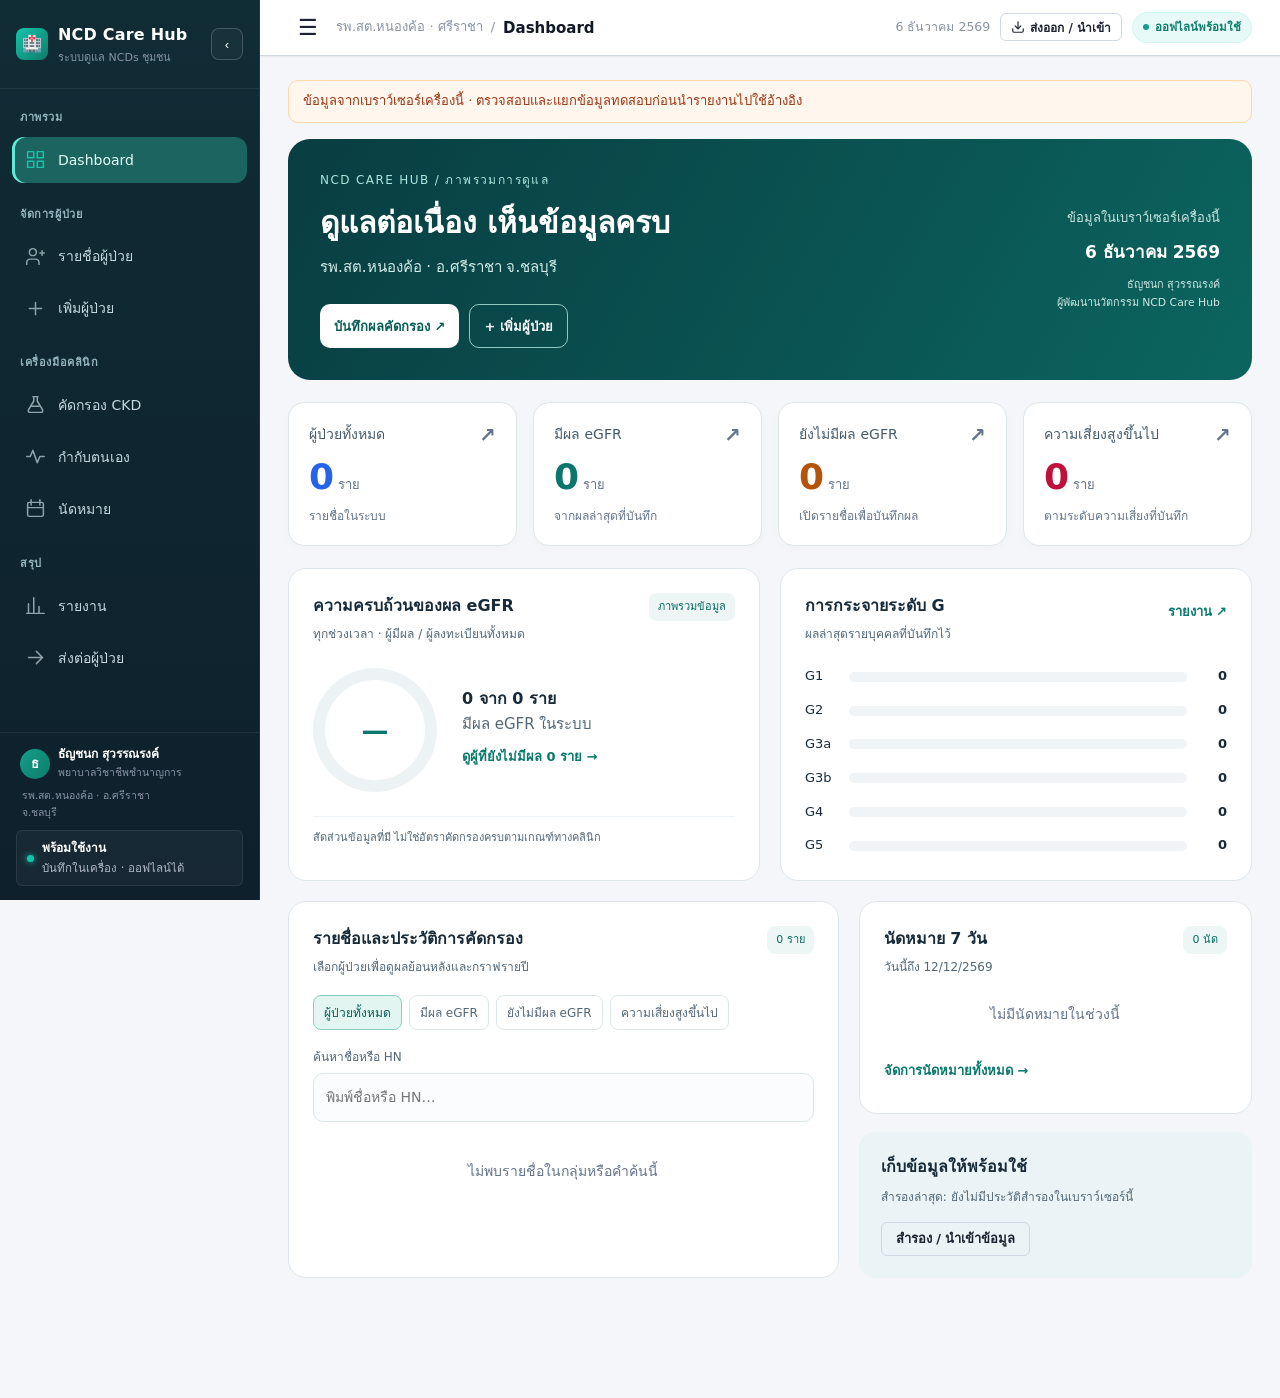
==== commit 4a83c22d: "Add longitudinal screening history, revision editing and interactive dashboard" ====
--- a/index.html
+++ b/index.html
@@ -3,10 +3,48 @@
 <head>
   <link rel="icon" href="data:image/svg+xml,<svg xmlns=%22http://www.w3.org/2000/svg%22 viewBox=%220 0 100 100%22><text y=%22.9em%22 font-size=%2290%22>⚕️</text></svg>">
 <meta charset="UTF-8">
-<meta name="viewport" content="width=device-width, initial-scale=1.0">
-<title>NCD Care Hub</title>
-<link rel="preconnect" href="https://fonts.googleapis.com">
-<link href="https://fonts.googleapis.com/css2?family=Sarabun:wght@300;400;500;600;700&family=IBM+Plex+Mono:wght@400;500&display=swap" rel="stylesheet">
+<meta name="viewport" content="width=device-width, initial-scale=1.0, viewport-fit=cover">
+<title>NCD Care Hub — ระบบดูแลผู้ป่วย NCD & CKD รพ.สต. ชลบุรี</title>
+
+<!-- ── SEO Meta Tags ── -->
+<meta name="description" content="NCD Care Hub ระบบดิจิทัลสำหรับพยาบาลวิชาชีพ รพ.สต. ในการดูแลผู้ป่วยโรคไม่ติดต่อเรื้อรัง (NCD) และโรคไตเรื้อรัง (CKD) พร้อม eGFR staging, การนำเข้าข้อมูล JHCIS/HOSxP และใช้งานออฟไลน์ได้">
+<meta name="keywords" content="NCD, CKD, ไตเรื้อรัง, โรคไม่ติดต่อ, eGFR, รพ.สต., ชลบุรี, พยาบาล, ระบบสุขภาพ, JHCIS, HOSxP">
+<meta name="author" content="ธัญชนก สุวรรณรงค์ — รพ.สต.หนองค้อ อ.ศรีราชา จ.ชลบุรี">
+<meta name="robots" content="noindex, nofollow">
+<meta name="theme-color" content="#12A08A">
+
+<!-- ── Open Graph (Facebook / Line / Messenger) ── -->
+<meta property="og:type" content="website">
+<meta property="og:url" content="https://ncd.futuregreennet.com/">
+<meta property="og:title" content="NCD Care Hub — ระบบดูแลผู้ป่วย NCD & CKD รพ.สต. ชลบุรี">
+<meta property="og:description" content="ระบบดิจิทัลสำหรับพยาบาล รพ.สต. ดูแลผู้ป่วย NCD/CKD พร้อม eGFR staging และออฟไลน์ได้">
+<meta property="og:image" content="https://ncd.futuregreennet.com/og-image.png">
+<meta property="og:image:width" content="1200">
+<meta property="og:image:height" content="630">
+<meta property="og:locale" content="th_TH">
+<meta property="og:site_name" content="NCD Care Hub">
+
+<!-- ── Twitter Card ── -->
+<meta name="twitter:card" content="summary_large_image">
+<meta name="twitter:title" content="NCD Care Hub — ระบบดูแลผู้ป่วย NCD & CKD">
+<meta name="twitter:description" content="ระบบดิจิทัลสำหรับพยาบาล รพ.สต. ดูแลผู้ป่วย NCD/CKD พร้อม eGFR staging">
+<meta name="twitter:image" content="https://ncd.futuregreennet.com/og-image.png">
+
+<!-- ── PWA Manifest ── -->
+
+
+<!-- ── Apple PWA (iOS) ── -->
+<meta name="apple-mobile-web-app-capable" content="yes">
+<meta name="apple-mobile-web-app-status-bar-style" content="black-translucent">
+<meta name="apple-mobile-web-app-title" content="NCD Care Hub">
+<link rel="apple-touch-icon" href="data:image/svg+xml,<svg xmlns=%22http://www.w3.org/2000/svg%22 viewBox=%220 0 180 180%22><rect width=%22180%22 height=%22180%22 rx=%2220%22 fill=%22%230A0E1A%22/><text y=%22140%22 x=%2210%22 font-size=%22130%22>⚕️</text></svg>">
+
+<!-- ── Service Worker Registration ── -->
+
+
+
+
+
 <style>
 *,*::before,*::after{box-sizing:border-box;margin:0;padding:0}
 :root{
@@ -348,6 +386,11 @@
 #mob-menu{display:none;background:none;border:none;font-size:22px;cursor:pointer;color:var(--ink-700);padding:4px;line-height:1}
 @media print{.sb,.topbar,.btn,.modal-bg{display:none!important}.main{margin-left:0}}
 </style>
+<link rel="stylesheet" href="history.css">
+<link rel="stylesheet" href="dashboard.css">
+<link rel="stylesheet" href="navigation.css">
+<link rel="manifest" href="./manifest.json">
+<script>if('serviceWorker' in navigator && location.protocol==='https:'){window.addEventListener('load',()=>navigator.serviceWorker.register('./sw.js').catch(()=>{}));}</script>
 </head>
 <body>
 
@@ -469,7 +512,7 @@
     <!-- ══ PATIENT LIST ══ -->
     <div class="page" id="p-patient-list">
       <div class="page-header"><h2>รายชื่อผู้ป่วย</h2><p>ผู้ป่วยที่ลงทะเบียนในระบบทั้งหมด</p></div>
-      
+
       <!-- ─── JHCIS/HOSxP DATA IMPORT PANEL ─── -->
       <div class="import-panel-ncd" style="background:var(--blue-50); border:1px solid var(--blue-100); border-radius:8px; padding:14px 18px; margin-bottom:16px; display:flex; justify-content:space-between; align-items:center; flex-wrap:wrap; gap:12px; transition: all 0.2s;">
         <div>
@@ -556,7 +599,7 @@
     </div>
 
     <!-- ══ CKD SCREENING ══ -->
-    <div class="page" id="p-ckd">
+    <div class="page" id="p-ckd"><div class="history-preview">ประวัติผลตรวจย้อนหลัง · วันที่ในตารางแสดง พ.ศ. · เก็บข้อมูลในเบราว์เซอร์เครื่องนี้</div>
       <div class="page-header"><h2>คัดกรองโรคไตเรื้อรัง (CKD)</h2><p>คำนวณ eGFR ด้วยสมการ CKD-EPI 2021 · จัดระดับตาม KDIGO 2024</p></div>
       <div class="two-col-3-7">
         <div>
@@ -610,7 +653,7 @@
               <div class="form-group"><label class="form-label">HDL (mg/dL)</label><input class="form-input font-mono" id="ckd-hdl" type="number" placeholder="♂&gt;55  ♀&gt;65"></div>
               <div class="form-group"><label class="form-label">LDL-C Direct (mg/dL)</label><input class="form-input font-mono" id="ckd-ldl" type="number" placeholder="ปกติ &lt;100"></div>
             </div>
-            <div class="form-group mb-12"><label class="form-label">วันที่ตรวจ</label><input class="form-input" id="ckd-date" type="date"></div>
+
             <button class="btn btn-primary" onclick="calcCKD()" style="width:100%">คำนวณ eGFR และจัดระดับ →</button>
           </div>
 
@@ -654,8 +697,13 @@
               <span style="display:flex;align-items:center;gap:5px;font-size:11.5px;color:var(--slate-300)"><span style="width:12px;height:12px;background:#FEE2E2;border-radius:3px;display:inline-block"></span>สูงมาก</span>
             </div>
           </div>
-          <div class="card"><div class="card-title mb-12">ประวัติการคัดกรอง</div><div id="ckd-hist"></div></div>
-        </div>
+          <div class="card"><div class="card-title mb-12">ประวัติรายปีและแนวโน้มผลตรวจ</div><div id="ckd-hist"></div></div>
+        </div>
+      </div>
+      <div class="ckd-actions" aria-label="เครื่องมือบันทึกผลคัดกรอง">
+        <p>เลือกผู้ป่วยและวันที่ตรวจ → คำนวณ → บันทึก</p>
+        <button class="btn btn-secondary" onclick="calcCKD();document.getElementById('ckd-result').scrollIntoView({block:'center',behavior:'smooth'})">คำนวณผล</button>
+        <button class="btn btn-primary" onclick="saveCKDRes()">บันทึกผลลงประวัติ</button>
       </div>
     </div>
 
@@ -1147,7 +1195,7 @@
   const ck=cr/kk;
   const eGFR=+(142*Math.pow(Math.min(ck,1),a)*Math.pow(Math.max(ck,1),-1.2)*Math.pow(0.9938,age)*sf).toFixed(1);
   let g=eGFR>=90?'G1':eGFR>=60?'G2':eGFR>=45?'G3a':eGFR>=30?'G3b':eGFR>=15?'G4':'G5';
-  
+
   // แปลผลระดับโปรตีนในปัสสาวะ (Staging Albuminuria) ด้วยแผ่นจุ่มปัสสาวะ Urine Dipstick เสริม
   let av='A1';
   let aUse=uacr;
@@ -1160,7 +1208,7 @@
     else if(dipstick==='2+' || dipstick==='3+' || dipstick==='4+') av='A3';
     else av='A1';
   }
-  
+
   const rm={G1:{A1:'ต่ำ',A2:'ปานกลาง',A3:'สูง'},G2:{A1:'ต่ำ',A2:'ปานกลาง',A3:'สูง'},G3a:{A1:'ปานกลาง',A2:'สูง',A3:'สูงมาก'},G3b:{A1:'สูง',A2:'สูงมาก',A3:'สูงมาก'},G4:{A1:'สูงมาก',A2:'สูงมาก',A3:'สูงมาก'},G5:{A1:'ไตวาย',A2:'ไตวาย',A3:'ไตวาย'}};
   const risk=rm[g][av];
   document.querySelectorAll('.heatmap td[id^="c-"]').forEach(c=>c.classList.remove('hm-active'));
@@ -1273,24 +1321,24 @@
 function saveSM(){
   const pid=parseInt(document.getElementById('sm-pt').value);
   if(!pid)return toast('เลือกผู้ป่วยก่อน','error');
-  
+
   const sbpStr=document.getElementById('sm-sbp').value;
   const dbpStr=document.getElementById('sm-dbp').value;
   const wtStr=document.getElementById('sm-wt').value;
   const hrStr=document.getElementById('sm-hr').value;
-  
+
   // ตรวจสอบความถูกต้องของข้อมูล (Input Validation)
   const sbp=parseInt(sbpStr);
   const dbp=parseInt(dbpStr);
   if(isNaN(sbp) || sbp <= 0) return toast('กรุณากรอกค่าความดันตัวบน (Systolic) ที่มากกว่า 0','error');
   if(isNaN(dbp) || dbp <= 0) return toast('กรุณากรอกค่าความดันตัวล่าง (Diastolic) ที่มากกว่า 0','error');
-  
+
   const rec={id:DB.nid('sm'),patientId:pid,date:document.getElementById('sm-date').value,sbp:sbpStr,dbp:dbpStr,wt:wtStr,hr:hrStr,bx:[1,2,3,4,5,6].map(i=>document.getElementById('bx'+i).checked),note:document.getElementById('sm-note').value,at:new Date().toISOString()};
   const recs=DB.get('sm');recs.push(rec);DB.set('sm',recs);
   [1,2,3,4,5,6].forEach(i=>document.getElementById('bx'+i).checked=false);
   document.getElementById('sm-note').value='';
   toast('บันทึกข้อมูลวันนี้แล้ว');renderSMHist();renderBPChart();
-  
+
   // แจ้งเตือนความดันโลหิตสูงวิกฤต (Hypertensive Crisis Check)
   if(sbp >= 180 || dbp >= 120){
     showEmergencyModal(sbp, dbp);
@@ -1301,7 +1349,7 @@
   // ลบ modal เก่าถ้ามีค้างอยู่
   const existing = document.getElementById('emergency-modal');
   if(existing) existing.remove();
-  
+
   const modalHtml = `
     <div class="modal active" id="emergency-modal" style="z-index:9999; display:flex; align-items:center; justify-content:center; position:fixed; top:0; left:0; width:100%; height:100%; background:rgba(15,23,42,0.65); backdrop-filter:blur(4px);">
       <div class="modal-content" style="background:var(--white); border-radius:12px; padding:24px; border-top:8px solid var(--rose-600); max-width:400px; width:90%; text-align:center; box-shadow:0 20px 25px -5px rgba(0,0,0,0.15);">
@@ -1340,21 +1388,21 @@
   if(!pid){el.innerHTML='<div class="text-xs text-muted" style="padding:20px 0">เลือกผู้ป่วยเพื่อดูกราฟ</div>';return;}
   const recs=DB.get('sm').filter(r=>r.patientId===pid&&r.sbp).slice(-7);
   if(!recs.length){el.innerHTML='<div class="text-xs text-muted" style="padding:20px 0">ยังไม่มีข้อมูลความดัน</div>';return;}
-  
+
   // คำนวณขีดจำกัดสูงสุดจากทั้ง SBP และ DBP (ค่าสูงสุด หรือค่าเริ่มต้น 160)
   const maxV=Math.max(...recs.map(r=>Math.max(parseInt(r.sbp)||0, parseInt(r.dbp)||0)),160);
   const H=80;
-  
+
   el.innerHTML=recs.map(r=>{
     const sbp=parseInt(r.sbp)||0;
     const dbp=parseInt(r.dbp)||0;
-    
+
     const hS=Math.max(6,Math.round(sbp/maxV*H));
     const hD=Math.max(6,Math.round(dbp/maxV*H));
-    
+
     const clS=sbp>=140?'b-ht':sbp>=120?'b-pre':'b-normal';
     const clD=dbp>=90?'b-dbp-ht':dbp>=80?'b-dbp-pre':'b-dbp-normal';
-    
+
     return `
       <div class="bar-group" style="flex:1; display:flex; align-items:flex-end; gap:3px; height:100%; position:relative; justify-content:center; padding-bottom:22px;">
         <!-- แท่งความดันตัวบน (Systolic) -->
@@ -1620,7 +1668,7 @@
   reader.onload = (e) => {
     try {
       const data = JSON.parse(e.target.result);
-      
+
       // การตรวจเช็คโครงสร้างไฟล์ (รองรับไฟล์ backup เก่าและใหม่)
       // ต้องมีอย่างน้อย key 'patients' เป็น Array (key อื่นๆ optional)
       if (!data || typeof data !== 'object' || !Array.isArray(data.patients)) {
@@ -1633,7 +1681,7 @@
       ['ckd-hist','sm','appointments','refer','referrals'].forEach(k => {
         if (!Array.isArray(data[k])) data[k] = [];
       });
-      
+
       _importData = data;
 
       const meta = data._meta || {};
@@ -1746,9 +1794,9 @@
 function handleExcelUpload(input) {
   const file = input.files[0];
   if (!file) return;
-  
+
   const reader = new FileReader();
-  
+
   if (file.name.endsWith('.csv')) {
     reader.onload = function(e) {
       try {
@@ -1782,12 +1830,12 @@
 function parseCSVText(text) {
   const lines = text.split('\n');
   if (lines.length === 0) return toast('ไฟล์ว่างเปล่า', 'error');
-  
+
   let delimiter = ',';
   const firstLine = lines[0];
   if (firstLine.includes(';')) delimiter = ';';
   else if (firstLine.includes('\t')) delimiter = '\t';
-  
+
   const rows = lines.map(line => {
     let arr = [];
     let insideQuote = false;
@@ -1806,15 +1854,15 @@
     arr.push(entry.trim());
     return arr;
   }).filter(row => row.length > 0 && row.some(cell => cell !== ""));
-  
+
   processImportRows(rows);
 }
 
 function processImportRows(rows) {
   if (rows.length < 2) return toast('ไฟล์ต้องมีแถวหัวข้อและข้อมูลผู้ป่วยอย่างน้อย 1 แถว', 'error');
-  
+
   const headers = rows[0].map(h => String(h || '').trim().toLowerCase());
-  
+
   const mappingKeys = {
     hn: ['hn', 'h.n', 'เลขผู้ป่วย', 'เลขประจำตัว', 'id', 'pid', 'เลขบัตร', 'เลขประจำตัวผู้ป่วย'],
     name: ['name', 'ชื่อ', 'ชื่อ-สกุล', 'ชื่อสกุล', 'ชื่อเต็ม', 'fullname', 'ผู้ป่วย', 'ชื่อคนไข้'],
@@ -1827,20 +1875,20 @@
     sbp: ['sbp', 'systolic', 'ความดันบน', 'ความดันโลหิตตัวบน', 'bp_systolic'],
     dbp: ['dbp', 'diastolic', 'ความดันล่าง', 'ความดันโลหิตตัวล่าง', 'bp_diastolic']
   };
-  
+
   _excelMapping = {};
   for (const [key, keywords] of Object.entries(mappingKeys)) {
     const idx = headers.findIndex(h => keywords.some(kw => h.includes(kw)));
     _excelMapping[key] = idx;
   }
-  
+
   if (_excelMapping.hn === -1 || _excelMapping.name === -1) {
     return toast('ไม่พบช่องข้อมูลที่สแกนเป็น HN หรือ ชื่อ-สกุล ในแถวแรกของไฟล์ กรุณาตรวจสอบหัวข้อตาราง', 'error');
   }
-  
+
   const statusEl = document.getElementById('excel-mapping-status');
   const labels = {hn:'HN', name:'ชื่อ-สกุล', dob:'วันเกิด', sex:'เพศ', phone:'เบอร์โทร', cr:'Creatinine', uacr:'UACR/Microalb', fbs:'FBS น้ำตาล', sbp:'ความดันบน', dbp:'ความดันล่าง'};
-  
+
   statusEl.innerHTML = Object.entries(_excelMapping).map(([key, idx]) => {
     const found = idx !== -1;
     const color = found ? 'var(--teal-600)' : 'var(--slate-400)';
@@ -1850,21 +1898,21 @@
       <strong>${labels[key]}:</strong> <span style="font-family:var(--mono); font-size:11px">${text}</span>
     </div>`;
   }).join('');
-  
+
   _excelImportData = [];
   for (let i = 1; i < rows.length; i++) {
     const row = rows[i];
     if (row.length === 0 || !row[_excelMapping.hn]) continue;
-    
+
     const hn = String(row[_excelMapping.hn]).trim();
     const name = String(row[_excelMapping.name]).trim();
     if (!hn || !name) continue;
-    
+
     let dob = "";
     if (_excelMapping.dob !== -1 && row[_excelMapping.dob]) {
       dob = parseThaiDate(row[_excelMapping.dob]);
     }
-    
+
     let sex = "หญิง";
     if (_excelMapping.sex !== -1 && row[_excelMapping.sex]) {
       const sVal = String(row[_excelMapping.sex]).trim().toLowerCase();
@@ -1872,7 +1920,7 @@
         sex = 'ชาย';
       }
     }
-    
+
     const pt = {
       hn: hn,
       name: name,
@@ -1887,11 +1935,11 @@
     };
     _excelImportData.push(pt);
   }
-  
+
   if (_excelImportData.length === 0) {
     return toast('ไม่พบแถวข้อมูลผู้ป่วยที่ถูกต้องในไฟล์', 'error');
   }
-  
+
   const tbody = document.querySelector('#excel-preview-table tbody');
   tbody.innerHTML = _excelImportData.slice(0, 5).map(pt => {
     return `<tr style="border-bottom:1px solid var(--slate-50)">
@@ -1906,25 +1954,25 @@
       <td style="padding:8px 10px; font-family:var(--mono)">${(isNaN(pt.sbp)||isNaN(pt.dbp))?'–':(pt.sbp+'/'+pt.dbp)}</td>
     </tr>`;
   }).join('');
-  
+
   document.getElementById('excel-preview-area').style.display = 'block';
-  
+
   const summaryEl = document.getElementById('excel-summary-text');
   summaryEl.textContent = `📋 ตรวจพบข้อมูลสมบูรณ์พร้อมนำเข้าทั้งหมด ${_excelImportData.length} รายการ`;
-  
+
   document.getElementById('excel-confirm-btn').style.display = 'block';
 }
 
 function parseThaiDate(val) {
   if (!val) return "";
-  
+
   if (typeof val === 'number') {
     const d = new Date((val - 25569) * 86400 * 1000);
     let y = d.getFullYear();
     if (y > 2400) y -= 543;
     return y + '-' + String(d.getMonth()+1).padStart(2,'0') + '-' + String(d.getDate()).padStart(2,'0');
   }
-  
+
   const str = String(val).trim();
   let match = str.match(/^(\\d{4})[-/](\\d{1,2})[-/](\\d{1,2})$/);
   if (match) {
@@ -1932,33 +1980,33 @@
     if (y > 2400) y -= 543;
     return y + '-' + String(match[2]).padStart(2,'0') + '-' + String(match[3]).padStart(2,'0');
   }
-  
+
   match = str.match(/^(\\d{1,2})[-/](\\d{1,2})[-/](\\d{4})$/);
   if (match) {
     let y = parseInt(match[3]);
     if (y > 2400) y -= 543;
     return y + '-' + String(match[2]).padStart(2,'0') + '-' + String(match[1]).padStart(2,'0');
   }
-  
+
   return "";
 }
 
 function confirmExcelImport() {
   if (_excelImportData.length === 0) return;
-  
+
   const pts = DB.get('patients');
   let newCount = 0;
   let updateCount = 0;
   let calcCount = 0;
   let smCount = 0;
-  
+
   const ckdHist = DB.get('ckd-hist');
   const smHist = DB.get('sm');
-  
+
   _excelImportData.forEach(pt => {
     let pIdx = pts.findIndex(x => x.hn === pt.hn);
     let patientId = 0;
-    
+
     const ptProfile = {
       hn: pt.hn,
       name: pt.name,
@@ -1977,7 +2025,7 @@
       referred: pIdx !== -1 ? pts[pIdx].referred : false,
       createdAt: pIdx !== -1 ? pts[pIdx].createdAt : new Date().toISOString()
     };
-    
+
     if (pIdx !== -1) {
       patientId = pts[pIdx].id;
       ptProfile.id = patientId;
@@ -1989,7 +2037,7 @@
       pts.push(ptProfile);
       newCount++;
     }
-    
+
     if (!isNaN(pt.cr) && pt.cr > 0 && ptProfile.dob) {
       const age = calcAgeFromDob(ptProfile.dob);
       if (age && age > 0) {
@@ -1999,14 +2047,14 @@
         const sf = sexVal === 1 ? 1.0 : 1.012;
         const ck = pt.cr / kk;
         const eGFR = +(142 * Math.pow(Math.min(ck, 1), a) * Math.pow(Math.max(ck, 1), -1.2) * Math.pow(0.9938, age) * sf).toFixed(1);
-        
+
         let g = eGFR >= 90 ? 'G1' : eGFR >= 60 ? 'G2' : eGFR >= 45 ? 'G3a' : eGFR >= 30 ? 'G3b' : eGFR >= 15 ? 'G4' : 'G5';
-        
+
         let av = 'A1';
         if (!isNaN(pt.uacr)) {
           av = pt.uacr >= 300 ? 'A3' : pt.uacr >= 30 ? 'A2' : 'A1';
         }
-        
+
         const rm = {
           G1:{A1:'ต่ำ',A2:'ปานกลาง',A3:'สูง'},
           G2:{A1:'ต่ำ',A2:'ปานกลาง',A3:'สูง'},
@@ -2016,7 +2064,7 @@
           G5:{A1:'ไตวาย',A2:'ไตวาย',A3:'ไตวาย'}
         };
         const risk = rm[g][av];
-        
+
         const ckdResult = {
           eGFR: eGFR,
           gStage: g,
@@ -2036,20 +2084,20 @@
           ldl: null,
           date: new Date().toISOString().slice(0, 10)
         };
-        
+
         ptProfile.ckdResult = ckdResult;
-        
+
         ckdHist.push({
           id: DB.nid('ckd-hist') + calcCount,
           patientId: patientId,
           ...ckdResult,
           at: new Date().toISOString()
         });
-        
+
         calcCount++;
       }
     }
-    
+
     if (!isNaN(pt.sbp) && !isNaN(pt.dbp) && pt.sbp > 0 && pt.dbp > 0) {
       smHist.push({
         id: DB.nid('sm') + smCount,
@@ -2066,11 +2114,11 @@
       smCount++;
     }
   });
-  
+
   DB.set('patients', pts);
   if (calcCount > 0) DB.set('ckd-hist', ckdHist);
   if (smCount > 0) DB.set('sm', smHist);
-  
+
   toast(`นำเข้าสำเร็จ: คนใหม่ ${newCount} ราย, อัปเดตคนเดิม ${updateCount} ราย, ประเมินค่าไต ${calcCount} ราย`, 'success');
   closeExcelImportModal();
   refreshAll();
@@ -2083,7 +2131,7 @@
         <h3 style="margin:0; font-size:17.5px; font-weight:700; color:var(--ink-800)">นำเข้าข้อมูลผู้ป่วยจาก Excel / CSV (JHCIS / HOSxP)</h3>
         <button onclick="closeExcelImportModal()" style="background:none; border:none; font-size:20px; color:var(--slate-400); cursor:pointer; padding:4px;">✕</button>
       </div>
-      
+
       <!-- Upload area -->
       <div id="excel-drop-zone" onclick="document.getElementById('excel-file-input').click()" style="border:2px dashed var(--blue-200); border-radius:8px; padding:32px 16px; text-align:center; cursor:pointer; background:var(--canvas); transition:all 0.2s ease-in-out;">
         <div style="font-size:36px; margin-bottom:8px">📊</div>
@@ -2096,7 +2144,7 @@
       <div id="excel-preview-area" style="display:none; flex:1; overflow-y:auto; margin-top:16px;">
         <div style="font-size:12px; font-weight:700; color:var(--slate-400); text-transform:uppercase; letter-spacing:0.5px; margin-bottom:8px;">การตรวจพบหัวตารางคอลัมน์ (Auto Column Mapping)</div>
         <div id="excel-mapping-status" style="display:grid; grid-template-columns: repeat(auto-fit, minmax(130px, 1fr)); gap:6px; margin-bottom:16px; padding:10px; background:var(--canvas); border-radius:6px; border:1px solid var(--slate-100); font-size:12px;"></div>
-        
+
         <div style="font-size:12px; font-weight:700; color:var(--slate-400); text-transform:uppercase; letter-spacing:0.5px; margin-bottom:8px;">ตัวอย่างข้อมูลคนไข้ที่จะนำเข้า (5 รายแรก)</div>
         <div style="overflow-x:auto; border:1px solid var(--slate-100); border-radius:6px; margin-bottom:12px;">
           <table style="width:100%; border-collapse:collapse; font-size:11.5px; text-align:left;" id="excel-preview-table">
@@ -2116,7 +2164,7 @@
             <tbody></tbody>
           </table>
         </div>
-        
+
         <div id="excel-summary-text" style="font-size:12.5px; color:var(--teal-600); font-weight:600; padding:4px 0 12px 0;"></div>
       </div>
 
@@ -2128,5 +2176,9 @@
     </div>
   </div>
 
+<script src="history-core.js"></script>
+<script src="history.js"></script>
+<script src="dashboard.js"></script>
+<script src="navigation.js"></script>
 </body>
 </html>
--- a/history.css
+++ b/history.css
@@ -0,0 +1,61 @@
+.history-toolbar{display:flex;gap:12px;flex-wrap:wrap;margin:14px 0}.history-toolbar label{flex:1;min-width:140px;color:#374151;font-size:13px}.history-toolbar select{width:100%;margin-top:5px}.history-summary{padding:12px 16px;background:#e8faf7;border-radius:10px;color:#0e7c6b;margin:12px 0}.history-table{width:100%;border-collapse:collapse;font-size:13px}.history-table th,.history-table td{padding:10px 8px;border-bottom:1px solid #e5e7eb;text-align:left;white-space:nowrap}.history-table th{background:#f4f6fa}.history-chart{width:100%;height:auto;display:block;min-width:300px}.history-empty{padding:24px 12px;text-align:center;color:#475569}.history-note{font-size:13px;color:#475569;margin:10px 0;line-height:1.7}.history-detail{margin:8px 0;padding:12px;background:#f4f6fa;border-radius:8px;white-space:normal}.main{min-width:0}.two-col-3-7>*{min-width:0}.history-scroll{overflow-x:auto}.history-preview{padding:8px 16px;background:#fff7ed;color:#9a3412;font-size:13px}.history-toolbar select:focus-visible,button:focus-visible{outline:3px solid #0e7c6b;outline-offset:3px}@media(max-width:600px){.topbar{flex-wrap:wrap;height:auto;padding:12px;gap:8px}.three-col{grid-template-columns:1fr}.history-toolbar label{min-width:120px}.page-wrap{padding:12px}.card{padding:16px}.kpi-grid{gap:8px}.main{width:100%}}
+.modal-bg{
+  padding:16px;
+  overflow-y:auto;
+  overscroll-behavior:contain;
+}
+.modal-bg .modal-box{
+  min-height:0;
+  max-height:calc(100vh - 32px);
+  max-height:calc(100dvh - 32px);
+  overflow-y:auto;
+  overscroll-behavior:contain;
+  scrollbar-gutter:stable;
+  -webkit-overflow-scrolling:touch;
+}
+.modal-bg .modal-head{
+  position:sticky;
+  top:-24px;
+  z-index:2;
+  background:#fff;
+  padding:12px 0;
+}
+#confirm-modal{z-index:1100}
+#ei-modal .modal-box{max-width:720px!important}
+#ei-stats{grid-template-columns:repeat(2,minmax(0,1fr))!important}
+.sb{overflow-y:auto;overscroll-behavior:contain}
+.main{min-width:0;max-width:100%}
+.page-wrap{padding-bottom:calc(100px + env(safe-area-inset-bottom,0px))}
+.ckd-actions{
+  position:sticky;
+  bottom:0;
+  z-index:20;
+  display:flex;
+  flex-wrap:wrap;
+  gap:10px;
+  align-items:center;
+  justify-content:space-between;
+  padding:12px 16px calc(12px + env(safe-area-inset-bottom,0px));
+  background:#fff;
+  border:1px solid #cbd5e1;
+  border-radius:12px;
+  box-shadow:0 -4px 18px #0f172a12;
+  margin-top:16px;
+}
+.ckd-actions .btn{min-height:44px;white-space:normal}
+.ckd-actions p{font-size:13px;color:#475569;margin:0}
+@media(max-width:600px){
+  .modal-bg{padding:8px}
+  .modal-bg .modal-box{width:100%;padding:16px;max-height:calc(100vh - 16px);max-height:calc(100dvh - 16px)}
+  .modal-bg .modal-head{top:-16px}
+  .ckd-actions{padding:10px 10px calc(10px + env(safe-area-inset-bottom,0px))}
+  .ckd-actions p{width:100%}
+  .ckd-actions .btn{flex:1}
+}
+@media print{.ckd-actions{display:none}}
+
+/* Keep long import content scrollable even on short landscape screens. */
+#excel-import-modal .modal-content{overflow-y:auto;min-height:0;max-height:calc(100dvh - 32px)!important;overscroll-behavior:contain}
+#excel-import-modal .modal-content>div{flex-shrink:0}
+.page-wrap{padding-bottom:calc(100px + env(safe-area-inset-bottom,0px))}
+@media(max-width:600px){#excel-import-modal .modal-content{width:100%!important;padding:16px!important;max-height:calc(100dvh - 16px)!important}.topbar-left,.topbar-right{flex-wrap:wrap;min-width:0}.topbar-crumb{overflow-wrap:anywhere}}
--- a/dashboard.css
+++ b/dashboard.css
@@ -0,0 +1 @@
+#p-dashboard{max-width:1480px;margin:auto;color:#172b3a}#p-dashboard button{font-family:inherit;cursor:pointer}#p-dashboard p{color:#526777;line-height:1.7}#p-dashboard h3{font-size:16px;margin:0}.dash-test{padding:10px 14px;background:#fff7ed;color:#9a3412;border:1px solid #fed7aa;border-radius:10px;font-size:13px;margin-bottom:16px}.dash-hero{display:flex;justify-content:space-between;gap:24px;background:linear-gradient(120deg,#093d42,#0b655f);color:white;padding:32px;border-radius:22px;margin-bottom:22px}.dash-eyebrow{font-size:12px;letter-spacing:1.4px;color:#a8e7dc}.dash-hero h2{font-size:30px;line-height:1.5;margin:10px 0}.dash-hero p{color:#d3ece8!important;margin:0}.dash-hero-actions{display:flex;gap:10px;flex-wrap:wrap;margin-top:24px}.dash-hero-actions .btn{background:#fff;color:#075e55;min-height:44px;border-radius:10px}.dash-hero-actions .dash-outline{background:transparent;border:1px solid #93c8bf;color:white}.dash-hero-aside{display:flex;flex-direction:column;justify-content:center;gap:10px;text-align:right;font-size:13px;color:#cbe5e1}.dash-hero-aside strong{color:white;font-size:17px}.dash-stats{display:grid;grid-template-columns:repeat(4,minmax(0,1fr));gap:16px;margin-bottom:22px}.dash-stat{text-align:left;background:white;border:1px solid #dce7e9;border-radius:16px;padding:20px;box-shadow:0 3px 10px #102a4305;transition:transform .15s,border-color .15s;min-width:0}.dash-stat:hover{transform:translateY(-3px);border-color:#0d9488}.dash-stat>span{display:flex;justify-content:space-between;gap:10px;color:#455b6b;font-size:14px}.dash-stat b{font-size:20px;color:#64748b}.dash-stat>strong{display:block;font-size:36px;margin:9px 0;color:#0b766e}.dash-stat strong small{font-size:13px;font-weight:400;color:#64748b}.dash-stat>small{font-size:12px;color:#64748b}.dash-stat.blue>strong{color:#2563eb}.dash-stat.amber>strong{color:#b45309}.dash-stat.rose>strong{color:#be123c}.dash-grid{display:grid;grid-template-columns:1fr 1fr;gap:20px;margin-bottom:20px}.dash-grid>*{min-width:0}.dash-panel{background:#fff;border:1px solid #dde7eb;border-radius:18px;padding:24px}.dash-heading{display:flex;justify-content:space-between;align-items:start;gap:12px}.dash-heading p{font-size:12px;margin-top:5px}.dash-tag{font-size:11px;padding:5px 9px;background:#edf6f5;color:#0a6d64;border-radius:8px;white-space:nowrap}.dash-coverage{display:flex;gap:25px;align-items:center;padding:24px 0}.dash-ring{background:conic-gradient(#0d9488 var(--progress),#edf3f4 0);border-radius:50%;width:124px;height:124px;display:grid;place-items:center;flex-shrink:0}.dash-ring strong{width:100px;height:100px;border-radius:50%;background:white;display:grid;place-items:center;font-size:27px;color:#0b766e}.dash-link{color:#08796c;background:none;border:0;padding:8px 0;font-size:13px;text-align:left;font-weight:600}.dash-footnote{font-size:11px;border-top:1px solid #edf2f7;padding-top:12px}.dash-stage-list{display:grid;gap:13px;margin-top:22px}.dash-stage-list>div{display:flex;gap:12px;align-items:center;font-size:13px}.dash-stage-list span{width:32px}.dash-stage-list strong{width:28px;text-align:right}.dash-track{height:10px;flex:1;background:#f0f4f7;border-radius:20px;overflow:hidden}.dash-track i{display:block;height:100%;border-radius:20px}.dash-grid-lower{grid-template-columns:1.4fr 1fr}.dash-tabs{display:flex;gap:7px;flex-wrap:wrap;margin:18px 0}.dash-tabs button{padding:7px 10px;border:1px solid #dce7e9;border-radius:8px;background:#fff;color:#526777;font-size:12px}.dash-tabs button[aria-pressed=true]{background:#e2f5f0;border-color:#88cfc1;color:#075e55}.dash-search{display:block;font-size:12px;color:#526777}.dash-search input{display:block;width:100%;margin-top:6px;padding:12px;border:1px solid #dce7e9;border-radius:10px;font:inherit;font-size:14px;background:#fafcfd}.dash-results{max-height:390px;overflow:auto;margin-top:12px}.dash-person{display:flex;align-items:center;gap:12px;width:100%;border:0;border-bottom:1px solid #edf2f7;background:#fff;text-align:left;padding:14px 4px;color:#172b3a}.dash-person:hover{background:#f1faf7}.dash-avatar{display:grid;place-items:center;width:36px;height:36px;border-radius:12px;background:#e7f4f1;color:#08796c;flex-shrink:0}.dash-person-name{flex:1;min-width:0;overflow-wrap:anywhere}.dash-person strong{font-size:14px}.dash-person small{display:block;font-size:11px;color:#526777}.dash-person-result{text-align:right;flex-shrink:0}.dash-empty{padding:26px 12px;color:#64748b;text-align:center;font-size:14px}.dash-appointment{display:flex;gap:18px;padding:16px 0;border-bottom:1px solid #edf2f7;font-size:13px}.dash-appointment span{color:#08796c;min-width:80px}.dash-appointment small{display:block;font-size:11px;color:#64748b;font-weight:400}.dash-backup{padding:22px;margin-top:18px;border-radius:16px;background:#eaf3f5}.dash-backup p{font-size:12px;margin:8px 0 14px}#dashboard-directory{scroll-margin-top:100px}.dash-stat:focus-visible,.dash-person:focus-visible,.dash-tabs button:focus-visible,.dash-search input:focus-visible{outline:3px solid #0d9488;outline-offset:2px}@media(max-width:1100px){.dash-stats{grid-template-columns:repeat(2,minmax(0,1fr))}.dash-grid-lower{grid-template-columns:1fr}}@media(max-width:650px){.dash-hero{padding:22px;flex-direction:column;border-radius:16px}.dash-hero h2{font-size:25px}.dash-hero-aside{text-align:left;border-top:1px solid #ffffff30;padding-top:14px}.dash-grid{grid-template-columns:1fr}.dash-panel{padding:18px}.dash-stats{gap:10px}.dash-stat{padding:15px}.dash-stat>span{font-size:12px}.dash-stat>strong{font-size:30px}.dash-tag{white-space:normal}.dash-coverage{gap:16px}.dash-person{gap:8px}.dash-avatar{display:none}.dash-heading{flex-wrap:wrap}}@media(prefers-reduced-motion:reduce){.dash-stat{transition:none}.dash-stat:hover{transform:none}}
--- a/navigation.css
+++ b/navigation.css
@@ -0,0 +1,4 @@
+:root{--sidebar-w:260px}.sb{background:linear-gradient(180deg,#102c35,#0e202c);border-right:1px solid #ffffff12;transition:width .2s,transform .2s;z-index:300}.sb-logo{padding:22px 16px;gap:10px}.sb-logo-text{min-width:0}.sb-logo-text h1{font-size:16px;white-space:nowrap}.sb-logo-mark{box-shadow:none}.sb-section{color:#94b5bd;font-size:11px;letter-spacing:.6px;padding:20px 20px 7px}.sb-item{position:relative;min-height:46px;margin:3px 12px;padding:11px 12px;width:calc(100% - 24px);border-radius:12px;color:#c6d8df;gap:12px;font-size:14px}.sb-item:hover{background:#ffffff12;color:white}.sb-item.active{background:#1c645f;color:#e1fff6;box-shadow:inset 3px 0 #5eead4}.sb-icon{display:grid;place-items:center;width:22px;height:22px;flex-shrink:0}.sb-icon svg{width:21px;height:21px}.sb-label{white-space:nowrap}.sb-footer{margin-top:auto;color:#c6d8df}.nav-toggle{border:1px solid #dce7eb;background:white;color:#0c615b;width:40px;height:40px;display:grid;place-items:center;border-radius:10px;cursor:pointer;font-size:20px;flex-shrink:0}.sb-toggle{margin-left:auto;border:1px solid #ffffff30;background:#ffffff08;color:white;width:32px;height:32px;border-radius:8px;cursor:pointer;flex-shrink:0}.main{transition:margin-left .2s}.nav-backdrop{display:none;position:fixed;inset:0;background:#0b233b80;backdrop-filter:blur(3px);z-index:290;border:0}.sb-item:focus-visible,.nav-toggle:focus-visible,.sb-toggle:focus-visible{outline:3px solid #5eead4;outline-offset:2px}
+@media(min-width:901px){body.nav-compact{--sidebar-w:80px}.nav-compact .sb-logo{padding:18px 10px;flex-wrap:wrap;justify-content:center}.nav-compact .sb-logo-text,.nav-compact .sb-label,.nav-compact .sb-footer{display:none}.nav-compact .sb-toggle{margin:0}.nav-compact .sb-section{height:14px;font-size:0;padding:0;margin:6px 18px;border-top:1px solid #ffffff20}.nav-compact .sb-item{justify-content:center;padding:12px;margin:4px 10px;width:60px}.nav-compact .sb-icon{margin:0}#mob-menu{display:grid!important}}
+@media(max-width:900px){.sb{width:260px;max-width:calc(100vw - 48px);transform:translateX(-100%)}.sb.open{transform:translateX(0)}body.nav-drawer-open .nav-backdrop{display:block}body.nav-drawer-open{overflow:hidden}.sb-item{padding:11px 12px!important;font-size:14px!important}.main{margin-left:0!important}.sb-toggle{font-size:20px}.topbar{padding:10px 14px;gap:10px;height:auto;min-height:64px}.topbar-left{min-width:0;flex:1}.topbar-crumb{display:none}#mob-menu{display:grid!important}}
+@media(prefers-reduced-motion:reduce){.sb,.main{transition:none}}@media print{.nav-backdrop,.nav-toggle{display:none!important}}
